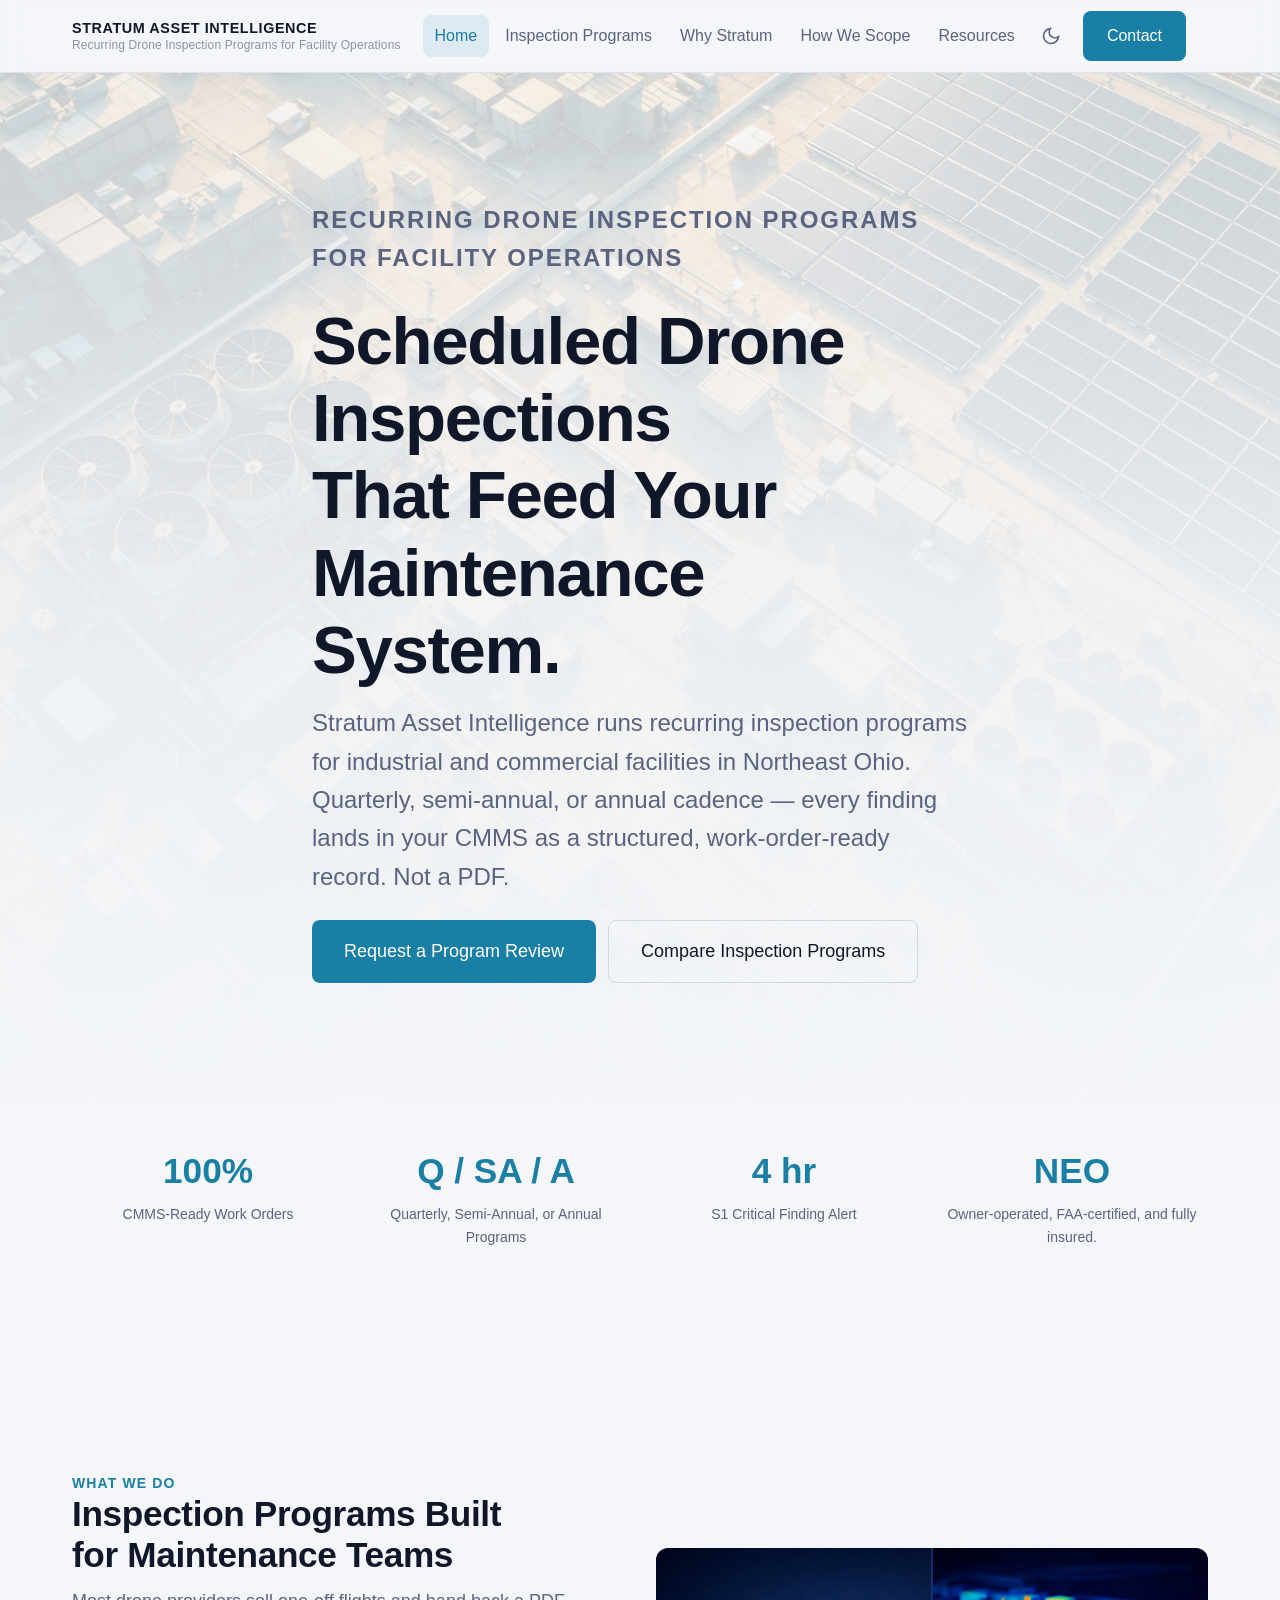
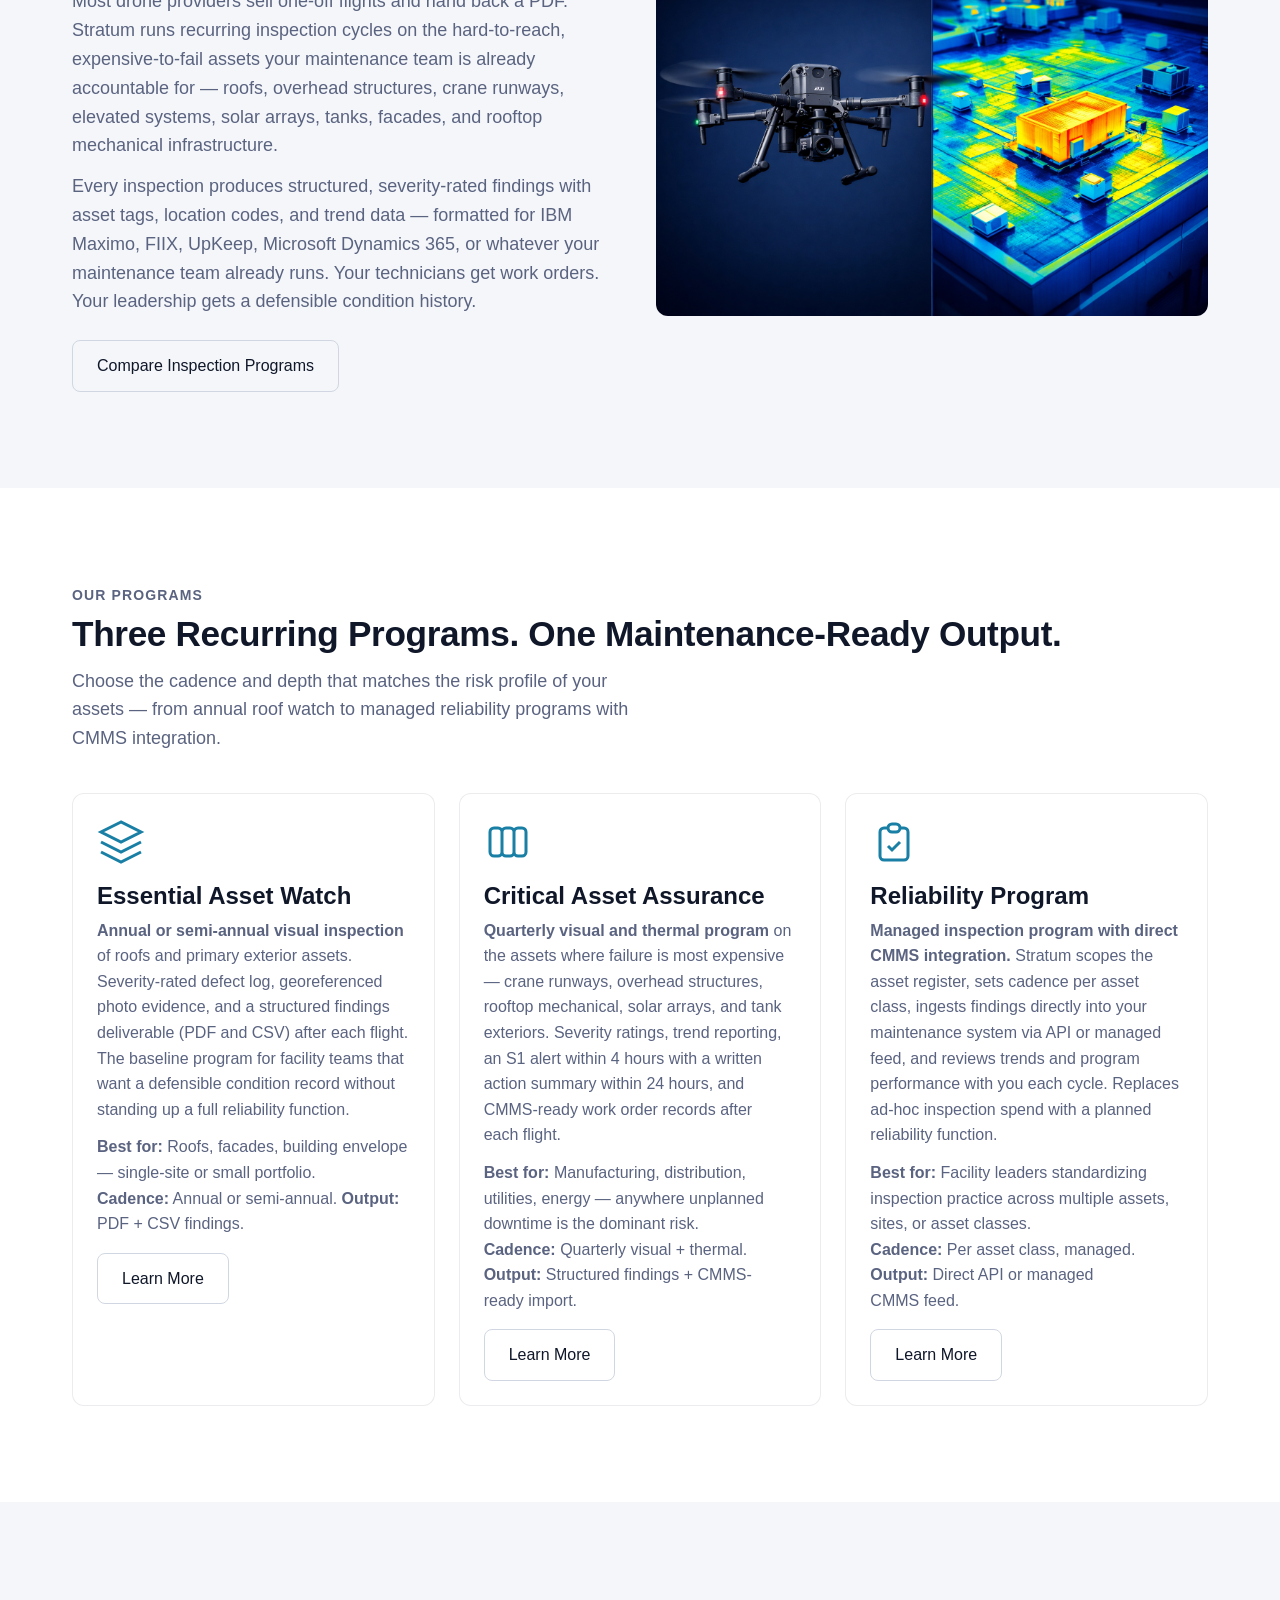
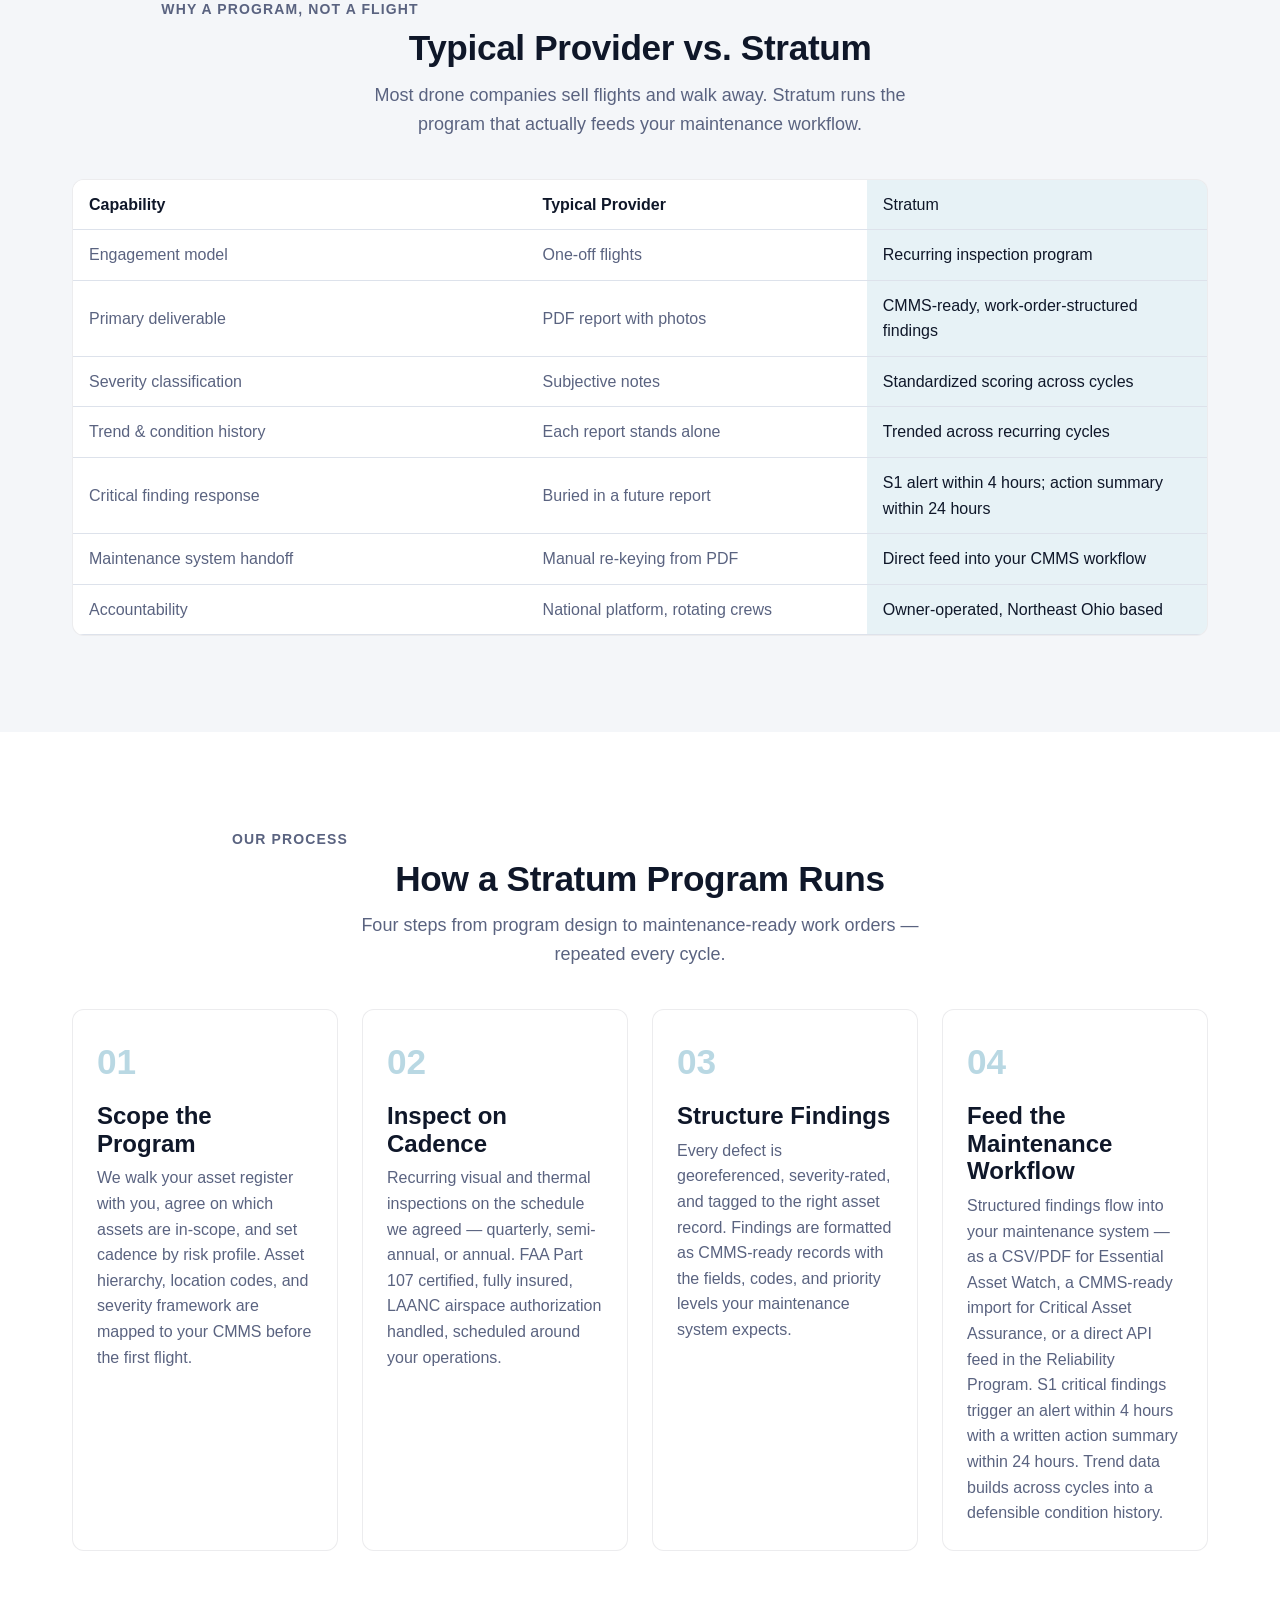
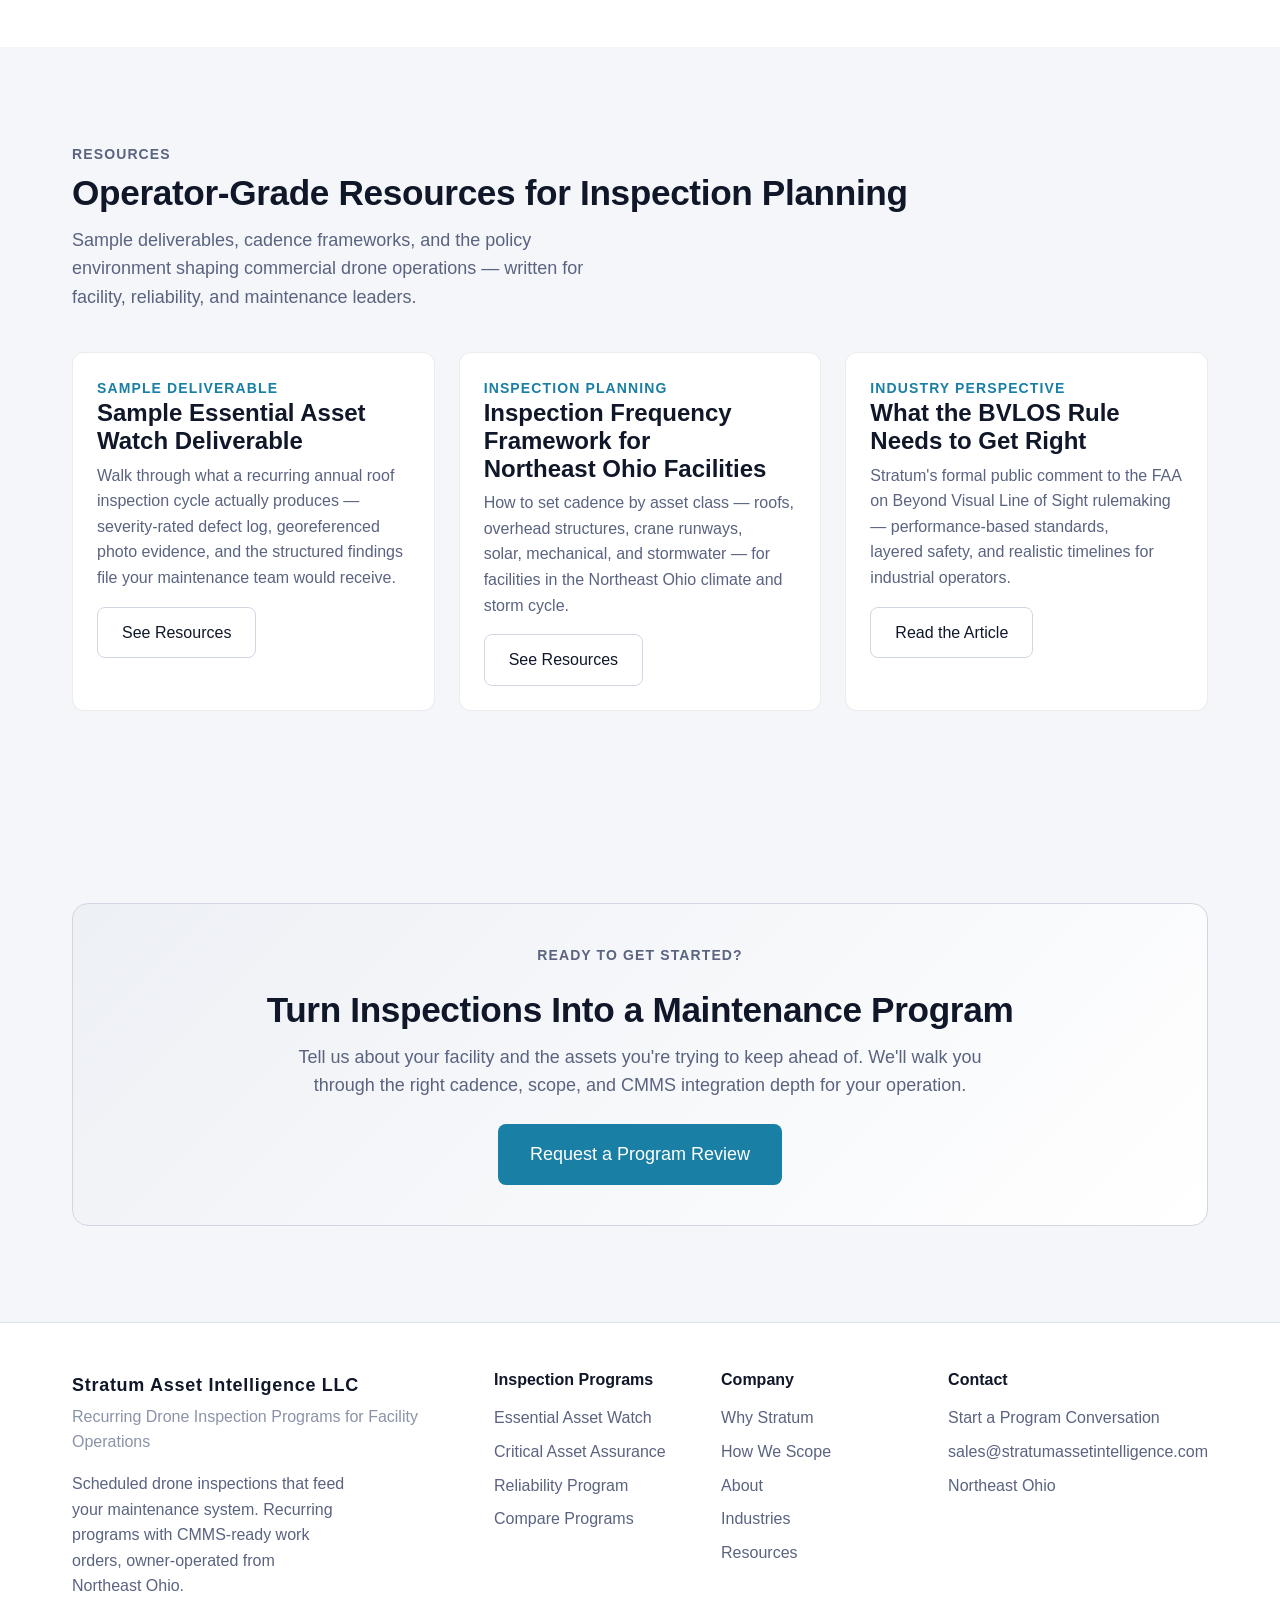
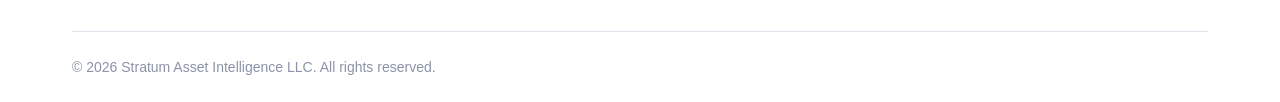
==== index.html @ 6ad8f9d4 "fix: update contact email to sales@ alias in footer" ====
<!DOCTYPE html>
<html lang="en">
<head>
<meta charset="UTF-8">
<meta name="viewport" content="width=device-width, initial-scale=1.0">
<title>Stratum Asset Intelligence — Recurring Drone Inspection Programs &amp; CMMS Integration</title>
<meta name="description" content="Stratum Asset Intelligence runs recurring drone inspection programs for industrial and commercial facilities in Northeast Ohio. Scheduled inspections that feed your CMMS — structured work orders, not PDFs.">
<meta property="og:title" content="Stratum Asset Intelligence — Recurring Drone Inspection Programs">
<meta property="og:description" content="Scheduled drone inspections that feed your maintenance system. Recurring programs with CMMS-ready work orders for facilities in Northeast Ohio.">
<meta property="og:type" content="website">

<link href="https://api.fontshare.com/v2/css?f[]=general-sans@400,500,600,700&f[]=satoshi@400,500,600,700&display=swap" rel="stylesheet">
<link rel="stylesheet" href="./base.css?v=2">
<link rel="stylesheet" href="./style.css?v=2">
</head>
<body>

<!-- Skip Link -->
<a href="#main" class="sr-only" style="position:fixed;top:0;left:0;z-index:100;padding:var(--space-3);background:var(--color-primary);color:#fff;">Skip to content</a>

<!-- Header -->
<header class="site-header">
  <div class="container header-inner">
    <a href="./index.html" class="header-brand">
      <span class="header-brand-name">Stratum Asset Intelligence</span>
      <span class="header-brand-tagline">Recurring Drone Inspection Programs for Facility Operations</span>
    </a>

    <nav class="nav-desktop" aria-label="Main navigation">
      <a href="./index.html" class="nav-link">Home</a>
      <a href="./services.html" class="nav-link">Inspection Programs</a>
      <a href="./why-stratum.html" class="nav-link">Why Stratum</a>
      <a href="./how-programs-are-scoped.html" class="nav-link">How We Scope</a>
      <a href="./resources.html" class="nav-link">Resources</a>
      <button class="theme-toggle" data-theme-toggle aria-label="Toggle theme"></button>
      <a href="./contact.html" class="btn btn-primary nav-cta">Contact</a>
    </nav>

    <div style="display:flex;align-items:center;gap:var(--space-2);">
      <button class="theme-toggle" data-theme-toggle aria-label="Toggle theme" style="display:none;"></button>
     <button class="mobile-menu-btn"
        aria-label="Open navigation"
        aria-expanded="false"
        data-state="closed">
  <span class="mobile-menu-icon" aria-hidden="true">
    <svg width="24" height="24" viewBox="0 0 24 24" fill="none"
         stroke="currentColor" stroke-width="2">
      <path d="M3 12h18M3 6h18M3 18h18"/>
    </svg>
  </span>
</button>


    </div>
</header>

<nav class="mobile-nav is-closed" aria-label="Mobile navigation">
  <a href="./index.html" class="nav-link">Home</a>
  <a href="./services.html" class="nav-link">Inspection Programs</a>
  <a href="./why-stratum.html" class="nav-link">Why Stratum</a>
  <a href="./how-programs-are-scoped.html" class="nav-link">How We Scope</a>
  <a href="./resources.html" class="nav-link">Resources</a>
  <a href="./contact.html" class="btn btn-primary">Contact</a>
</nav>

<main id="main">

  <!-- Hero -->
  <section class="hero">
    <div class="hero-bg">
      <img src="./assets/images/hero.png" alt="" loading="eager" width="1920" height="1080">
    </div>
    <div class="container hero-content">
      <p class="overline">Recurring Drone Inspection Programs for Facility Operations</p>
      <h1>Scheduled Drone Inspections That Feed Your Maintenance System.</h1>
      <p>Stratum Asset Intelligence runs recurring inspection programs for industrial and commercial facilities in Northeast Ohio. Quarterly, semi-annual, or annual cadence — every finding lands in your CMMS as a structured, work-order-ready record. Not a PDF.</p>
      <div class="hero-actions">
        <a href="./contact.html" class="btn btn-primary btn-lg">Request a Program Review</a>
        <a href="./services.html" class="btn btn-outline btn-lg">Compare Inspection Programs</a>
      </div>
    </div>
  </section>

  <!-- Stats -->
  <section class="section" style="padding-top:0;">
    <div class="container">
      <div class="stats-bar">
        <div class="stat-item fade-in">
          <div class="stat-value">100%</div>
          <div class="stat-label">CMMS-Ready Work Orders</div>
        </div>
        <div class="stat-item fade-in">
          <div class="stat-value">Q / SA / A</div>
          <div class="stat-label">Quarterly, Semi-Annual, or Annual Programs</div>
        </div>
        <div class="stat-item fade-in">
          <div class="stat-value">4 hr</div>
          <div class="stat-label">S1 Critical Finding Alert</div>
        </div>
        <div class="stat-item fade-in">
          <div class="stat-value">NEO</div>
          <div class="stat-label">Owner-operated, FAA-certified, and fully insured.</div>
        </div>
      </div>
    </div>
  </section>

  <!-- What We Do -->
  <section class="section">
    <div class="container">
      <div class="two-col">
        <div class="fade-in">
          <p class="overline">What We Do</p>
          <h2>Inspection Programs Built for Maintenance Teams</h2>
          <p style="color:var(--color-text-muted);margin-top:var(--space-3);">Most drone providers sell one-off flights and hand back a PDF. Stratum runs recurring inspection cycles on the hard-to-reach, expensive-to-fail assets your maintenance team is already accountable for — roofs, overhead structures, crane runways, elevated systems, solar arrays, tanks, facades, and rooftop mechanical infrastructure.</p>
          <p style="color:var(--color-text-muted);margin-top:var(--space-3);">Every inspection produces structured, severity-rated findings with asset tags, location codes, and trend data — formatted for IBM Maximo, FIIX, UpKeep, Microsoft Dynamics 365, or whatever your maintenance team already runs. Your technicians get work orders. Your leadership gets a defensible condition history.</p>
          <a href="./services.html" class="btn btn-outline mt-6">Compare Inspection Programs</a>
        </div>
        <div class="two-col-img fade-in">
          <img src="./assets/images/services.png" alt="Drone inspection with thermal imaging overlay" loading="lazy" width="1200" height="675">
        </div>
      </div>
    </div>
  </section>

  <!-- Programs Overview -->
  <section class="section" style="background:var(--color-surface);">
    <div class="container">
      <div class="section-header fade-in">
        <p class="overline">Our Programs</p>
        <h2>Three Recurring Programs. One Maintenance-Ready Output.</h2>
        <p>Choose the cadence and depth that matches the risk profile of your assets — from annual roof watch to managed reliability programs with CMMS integration.</p>
      </div>

      <div class="feature-grid feature-grid--3">
        <div class="card feature-card fade-in">
          <svg class="feature-icon" viewBox="0 0 24 24" fill="none" stroke="currentColor" stroke-width="1.5"><path d="M12 2L2 7l10 5 10-5-10-5zM2 17l10 5 10-5M2 12l10 5 10-5"/></svg>
          <h3>Essential Asset Watch</h3>
          <p><strong>Annual or semi-annual visual inspection</strong> of roofs and primary exterior assets. Severity-rated defect log, georeferenced photo evidence, and a structured findings deliverable (PDF and CSV) after each flight. The baseline program for facility teams that want a defensible condition record without standing up a full reliability function.</p>
          <p style="color:var(--color-text-muted);font-size:var(--text-sm);margin-top:var(--space-3);"><strong>Best for:</strong> Roofs, facades, building envelope &mdash; single-site or small portfolio.</p>
          <p style="color:var(--color-text-muted);font-size:var(--text-sm);"><strong>Cadence:</strong> Annual or semi-annual. <strong>Output:</strong> PDF + CSV findings.</p>
          <a href="./services.html#essential-asset-watch" class="btn btn-outline mt-4">Learn More</a>
        </div>

        <div class="card feature-card fade-in">
          <svg class="feature-icon" viewBox="0 0 24 24" fill="none" stroke="currentColor" stroke-width="1.5"><path d="M9 17V7m0 10a2 2 0 01-2 2H5a2 2 0 01-2-2V7a2 2 0 012-2h2a2 2 0 012 2m0 10a2 2 0 002 2h2a2 2 0 002-2M9 7a2 2 0 012-2h2a2 2 0 012 2m0 10V7m0 10a2 2 0 002 2h2a2 2 0 002-2V7a2 2 0 00-2-2h-2a2 2 0 00-2 2"/></svg>
          <h3>Critical Asset Assurance</h3>
          <p><strong>Quarterly visual and thermal program</strong> on the assets where failure is most expensive &mdash; crane runways, overhead structures, rooftop mechanical, solar arrays, and tank exteriors. Severity ratings, trend reporting, an S1 alert within 4 hours with a written action summary within 24 hours, and CMMS-ready work order records after each flight.</p>
          <p style="color:var(--color-text-muted);font-size:var(--text-sm);margin-top:var(--space-3);"><strong>Best for:</strong> Manufacturing, distribution, utilities, energy &mdash; anywhere unplanned downtime is the dominant risk.</p>
          <p style="color:var(--color-text-muted);font-size:var(--text-sm);"><strong>Cadence:</strong> Quarterly visual + thermal. <strong>Output:</strong> Structured findings + CMMS-ready import.</p>
          <a href="./services.html#critical-asset-assurance" class="btn btn-outline mt-4">Learn More</a>
        </div>

        <div class="card feature-card fade-in">
          <svg class="feature-icon" viewBox="0 0 24 24" fill="none" stroke="currentColor" stroke-width="1.5"><path d="M9 5H7a2 2 0 00-2 2v12a2 2 0 002 2h10a2 2 0 002-2V7a2 2 0 00-2-2h-2M9 5a2 2 0 002 2h2a2 2 0 002-2M9 5a2 2 0 012-2h2a2 2 0 012 2m-6 9l2 2 4-4"/></svg>
          <h3>Reliability Program</h3>
          <p><strong>Managed inspection program with direct CMMS integration.</strong> Stratum scopes the asset register, sets cadence per asset class, ingests findings directly into your maintenance system via API or managed feed, and reviews trends and program performance with you each cycle. Replaces ad-hoc inspection spend with a planned reliability function.</p>
          <p style="color:var(--color-text-muted);font-size:var(--text-sm);margin-top:var(--space-3);"><strong>Best for:</strong> Facility leaders standardizing inspection practice across multiple assets, sites, or asset classes.</p>
          <p style="color:var(--color-text-muted);font-size:var(--text-sm);"><strong>Cadence:</strong> Per asset class, managed. <strong>Output:</strong> Direct API or managed CMMS feed.</p>
          <a href="./services.html#reliability-program" class="btn btn-outline mt-4">Learn More</a>
        </div>
      </div>
    </div>
  </section>

  <!-- Differentiation -->
  <section class="section">
    <div class="container">
      <div class="section-header text-center fade-in" style="margin-inline:auto;">
        <p class="overline">Why a Program, Not a Flight</p>
        <h2>Typical Provider vs. Stratum</h2>
        <p style="margin-inline:auto;">Most drone companies sell flights and walk away. Stratum runs the program that actually feeds your maintenance workflow.</p>
      </div>

      <div class="comparison-table card fade-in" style="padding:0;overflow:hidden;">
        <table>
          <thead>
            <tr>
              <th style="width:40%;">Capability</th>
              <th style="width:30%;">Typical Provider</th>
              <th style="width:30%;" class="highlight-col">Stratum</th>
            </tr>
          </thead>
          <tbody>
            <tr>
              <td>Engagement model</td>
              <td>One-off flights</td>
              <td class="highlight-col">Recurring inspection program</td>
            </tr>
            <tr>
              <td>Primary deliverable</td>
              <td>PDF report with photos</td>
              <td class="highlight-col">CMMS-ready, work-order-structured findings</td>
            </tr>
            <tr>
              <td>Severity classification</td>
              <td>Subjective notes</td>
              <td class="highlight-col">Standardized scoring across cycles</td>
            </tr>
            <tr>
              <td>Trend &amp; condition history</td>
              <td>Each report stands alone</td>
              <td class="highlight-col">Trended across recurring cycles</td>
            </tr>
            <tr>
              <td>Critical finding response</td>
              <td>Buried in a future report</td>
              <td class="highlight-col">S1 alert within 4 hours; action summary within 24 hours</td>
            </tr>
            <tr>
              <td>Maintenance system handoff</td>
              <td>Manual re-keying from PDF</td>
              <td class="highlight-col">Direct feed into your CMMS workflow</td>
            </tr>
            <tr>
              <td>Accountability</td>
              <td>National platform, rotating crews</td>
              <td class="highlight-col">Owner-operated, Northeast Ohio based</td>
            </tr>
          </tbody>
        </table>
      </div>
    </div>
  </section>

  <!-- Process -->
  <section class="section" style="background:var(--color-surface);">
    <div class="container">
      <div class="section-header text-center fade-in" style="margin-inline:auto;">
        <p class="overline">Our Process</p>
        <h2>How a Stratum Program Runs</h2>
        <p style="margin-inline:auto;">Four steps from program design to maintenance-ready work orders — repeated every cycle.</p>
      </div>

      <div class="process-steps">
        <div class="process-step card fade-in">
          <div class="step-number">01</div>
          <h3>Scope the Program</h3>
          <p>We walk your asset register with you, agree on which assets are in-scope, and set cadence by risk profile. Asset hierarchy, location codes, and severity framework are mapped to your CMMS before the first flight.</p>
        </div>
        <div class="process-step card fade-in">
          <div class="step-number">02</div>
          <h3>Inspect on Cadence</h3>
          <p>Recurring visual and thermal inspections on the schedule we agreed — quarterly, semi-annual, or annual. FAA Part 107 certified, fully insured, LAANC airspace authorization handled, scheduled around your operations.</p>
        </div>
        <div class="process-step card fade-in">
          <div class="step-number">03</div>
          <h3>Structure Findings</h3>
          <p>Every defect is georeferenced, severity-rated, and tagged to the right asset record. Findings are formatted as CMMS-ready records with the fields, codes, and priority levels your maintenance system expects.</p>
        </div>
        <div class="process-step card fade-in">
          <div class="step-number">04</div>
          <h3>Feed the Maintenance Workflow</h3>
          <p>Structured findings flow into your maintenance system &mdash; as a CSV/PDF for Essential Asset Watch, a CMMS-ready import for Critical Asset Assurance, or a direct API feed in the Reliability Program. S1 critical findings trigger an alert within 4 hours with a written action summary within 24 hours. Trend data builds across cycles into a defensible condition history.</p>
        </div>
      </div>
    </div>
  </section>

  <!-- Resources Teaser -->
  <section class="section">
    <div class="container">
      <div class="section-header fade-in">
        <p class="overline">Resources</p>
        <h2>Operator-Grade Resources for Inspection Planning</h2>
        <p>Sample deliverables, cadence frameworks, and the policy environment shaping commercial drone operations &mdash; written for facility, reliability, and maintenance leaders.</p>
      </div>

      <div class="feature-grid feature-grid--3">
        <div class="card fade-in">
          <p class="overline">Sample Deliverable</p>
          <h3>Sample Essential Asset Watch Deliverable</h3>
          <p style="color:var(--color-text-muted);font-size:var(--text-sm);margin-top:var(--space-2);">Walk through what a recurring annual roof inspection cycle actually produces &mdash; severity-rated defect log, georeferenced photo evidence, and the structured findings file your maintenance team would receive.</p>
          <a href="./resources.html" class="btn btn-outline mt-4">See Resources</a>
        </div>
        <div class="card fade-in">
          <p class="overline">Inspection Planning</p>
          <h3>Inspection Frequency Framework for Northeast Ohio Facilities</h3>
          <p style="color:var(--color-text-muted);font-size:var(--text-sm);margin-top:var(--space-2);">How to set cadence by asset class &mdash; roofs, overhead structures, crane runways, solar, mechanical, and stormwater &mdash; for facilities in the Northeast Ohio climate and storm cycle.</p>
          <a href="./resources.html" class="btn btn-outline mt-4">See Resources</a>
        </div>
        <div class="card fade-in">
          <p class="overline">Industry Perspective</p>
          <h3>What the BVLOS Rule Needs to Get Right</h3>
          <p style="color:var(--color-text-muted);font-size:var(--text-sm);margin-top:var(--space-2);">Stratum's formal public comment to the FAA on Beyond Visual Line of Sight rulemaking &mdash; performance-based standards, layered safety, and realistic timelines for industrial operators.</p>
          <a href="./bvlos-industrial-drone-operations.html" class="btn btn-outline mt-4">Read the Article</a>
        </div>
      </div>
    </div>
  </section>

  <!-- CTA -->
  <section class="section">
    <div class="container">
      <div class="cta-banner fade-in">
        <p class="overline">Ready to Get Started?</p>
        <h2>Turn Inspections Into a Maintenance Program</h2>
        <p>Tell us about your facility and the assets you're trying to keep ahead of. We'll walk you through the right cadence, scope, and CMMS integration depth for your operation.</p>
        <a href="./contact.html" class="btn btn-primary btn-lg">Request a Program Review</a>
      </div>
    </div>
  </section>

</main>

<!-- Footer -->
<footer class="site-footer">
  <div class="container">
    <div class="footer-grid">
      <div class="footer-brand">
        <span class="footer-brand-name">Stratum Asset Intelligence LLC</span>
        <span class="footer-brand-tagline">Recurring Drone Inspection Programs for Facility Operations</span>
        <p>Scheduled drone inspections that feed your maintenance system. Recurring programs with CMMS-ready work orders, owner-operated from Northeast Ohio.</p>
      </div>

      <div class="footer-col">
        <h4>Inspection Programs</h4>
        <a href="./services.html#essential-asset-watch">Essential Asset Watch</a>
        <a href="./services.html#critical-asset-assurance">Critical Asset Assurance</a>
        <a href="./services.html#reliability-program">Reliability Program</a>
        <a href="./services.html">Compare Programs</a>
      </div>

      <div class="footer-col">
        <h4>Company</h4>
        <a href="./why-stratum.html">Why Stratum</a>
        <a href="./how-programs-are-scoped.html">How We Scope</a>
        <a href="./about.html">About</a>
        <a href="./industries.html">Industries</a>
        <a href="./resources.html">Resources</a>
      </div>

      <div class="footer-col">
        <h4>Contact</h4>
        <a href="./contact.html">Start a Program Conversation</a>
        <a href="mailto:sales@stratumassetintelligence.com">sales@stratumassetintelligence.com</a>
        <a href="tel:+12165120667">Northeast Ohio</a>
      </div>
    </div>

    <div class="footer-bottom">
      <span>&copy; 2026 Stratum Asset Intelligence LLC. All rights reserved.</span>
    </div>
  </div>
</footer>

<script src="./app.js?v=2" defer></script>
</body>
</html>
---- base.css ----
/* base.css — Reset & Foundations */
*, *::before, *::after { box-sizing: border-box; margin: 0; padding: 0; }

html {
  -moz-text-size-adjust: none;
  -webkit-text-size-adjust: none;
  text-size-adjust: none;
  -webkit-font-smoothing: antialiased;
  -moz-osx-font-smoothing: grayscale;
  text-rendering: optimizeLegibility;
  scroll-behavior: smooth;
  hanging-punctuation: first last;
  scroll-padding-top: var(--space-16);
}

body {
  min-height: 100dvh;
  line-height: 1.6;
  font-family: var(--font-body, sans-serif);
  font-size: var(--text-base);
  color: var(--color-text);
  background-color: var(--color-bg);
}

img, picture, video, canvas, svg { display: block; max-width: 100%; height: auto; }
ul[role="list"], ol[role="list"] { list-style: none; }
input, button, textarea, select { font: inherit; color: inherit; }

h1, h2, h3, h4, h5, h6 { text-wrap: balance; line-height: 1.15; }
p, li, figcaption { text-wrap: pretty; max-width: 72ch; }

::selection {
  background: oklch(from var(--color-primary) l c h / 0.25);
  color: var(--color-text);
}

:focus-visible {
  outline: 2px solid var(--color-primary);
  outline-offset: 3px;
  border-radius: var(--radius-sm);
}

@media (prefers-reduced-motion: reduce) {
  *, *::before, *::after {
    animation-duration: 0.01ms !important;
    animation-iteration-count: 1 !important;
    transition-duration: 0.01ms !important;
    scroll-behavior: auto !important;
  }
}

button { cursor: pointer; background: none; border: none; }
table { border-collapse: collapse; width: 100%; }

a, button, [role="button"], [role="link"], input, textarea, select {
  transition: color var(--transition-interactive),
              background var(--transition-interactive),
              border-color var(--transition-interactive),
              box-shadow var(--transition-interactive);
}

.sr-only {
  position: absolute; width: 1px; height: 1px; padding: 0; margin: -1px;
  overflow: hidden; clip: rect(0, 0, 0, 0); white-space: nowrap; border-width: 0;
}
---- style.css ----
/* ========================================
   STRATUM ASSET INTELLIGENCE — Design System
   ======================================== */

/* --- Type Scale (Fluid) --- */
:root {
  --text-xs:   clamp(0.75rem,  0.7rem  + 0.25vw, 0.875rem);
  --text-sm:   clamp(0.875rem, 0.8rem  + 0.35vw, 1rem);
  --text-base: clamp(1rem,     0.95rem + 0.25vw, 1.125rem);
  --text-lg:   clamp(1.125rem, 1rem    + 0.75vw, 1.5rem);
  --text-xl:   clamp(1.5rem,   1.2rem  + 1.25vw, 2.25rem);
  --text-2xl:  clamp(2rem,     1.2rem  + 2.5vw,  3.5rem);
  --text-3xl:  clamp(2.5rem,   1rem    + 4vw,    5rem);

  /* --- Spacing (4px base) --- */
  --space-1:  0.25rem;
  --space-2:  0.5rem;
  --space-3:  0.75rem;
  --space-4:  1rem;
  --space-5:  1.25rem;
  --space-6:  1.5rem;
  --space-8:  2rem;
  --space-10: 2.5rem;
  --space-12: 3rem;
  --space-16: 4rem;
  --space-20: 5rem;
  --space-24: 6rem;
  --space-32: 8rem;

  /* --- Fonts --- */
  --font-display: 'General Sans', 'Helvetica Neue', sans-serif;
  --font-body: 'Satoshi', 'Inter', sans-serif;

  /* --- Radius --- */
  --radius-sm: 0.375rem;
  --radius-md: 0.5rem;
  --radius-lg: 0.75rem;
  --radius-xl: 1rem;
  --radius-full: 9999px;

  /* --- Transitions --- */
  --transition-interactive: 180ms cubic-bezier(0.16, 1, 0.3, 1);
  --ease-out: cubic-bezier(0.16, 1, 0.3, 1);

  /* --- Content Widths --- */
  --content-narrow: 640px;
  --content-default: 960px;
  --content-wide: 1200px;
  --content-full: 100%;
}

/* --- Stratum Brand Palette (Dark-First) --- */
:root, [data-theme="dark"] {
  /* Surfaces — Deep navy from brand */
  --color-bg:             #0f1729;
  --color-surface:        #151e35;
  --color-surface-2:      #1a2540;
  --color-surface-offset: #1e2a48;
  --color-border:         #2a3756;
  --color-divider:        #232f4d;

  /* Text */
  --color-text:           #e8eaf0;
  --color-text-muted:     #8b93a8;
  --color-text-faint:     #5a6380;
  --color-text-inverse:   #0f1729;

  /* Primary Accent — Stratum Cyan/Teal from logo */
  --color-primary:        #3bb5e0;
  --color-primary-hover:  #2d9cc4;
  --color-primary-active: #1f80a5;
  --color-primary-light:  rgba(59, 181, 224, 0.12);

  /* Secondary — White accent for layered CTAs */
  --color-secondary:      #ffffff;
  --color-secondary-hover:#e8eaf0;

  /* Success / Warning / Error */
  --color-success:        #6daa45;
  --color-warning:        #e8a534;
  --color-error:          #d16370;

  /* Shadows */
  --shadow-sm: 0 1px 2px oklch(0 0 0 / 0.2);
  --shadow-md: 0 4px 12px oklch(0 0 0 / 0.3);
  --shadow-lg: 0 12px 32px oklch(0 0 0 / 0.4);
}

[data-theme="light"] {
  --color-bg:             #f4f6f9;
  --color-surface:        #ffffff;
  --color-surface-2:      #f8f9fb;
  --color-surface-offset: #edf0f5;
  --color-border:         #d1d7e2;
  --color-divider:        #dde2eb;

  --color-text:           #0f1729;
  --color-text-muted:     #5a6380;
  --color-text-faint:     #8b93a8;
  --color-text-inverse:   #f4f6f9;

  --color-primary:        #1a7fa5;
  --color-primary-hover:  #156a8c;
  --color-primary-active: #0f5573;
  --color-primary-light:  rgba(26, 127, 165, 0.1);

  --color-secondary:      #0f1729;
  --color-secondary-hover:#232f4d;

  --color-success:        #437a22;
  --color-warning:        #b07a00;
  --color-error:          #a13544;

  --shadow-sm: 0 1px 2px oklch(0.2 0.01 80 / 0.06);
  --shadow-md: 0 4px 12px oklch(0.2 0.01 80 / 0.08);
  --shadow-lg: 0 12px 32px oklch(0.2 0.01 80 / 0.12);
}

/* --- System pref dark fallback --- */
@media (prefers-color-scheme: light) {
  :root:not([data-theme]) {
    --color-bg:             #f4f6f9;
    --color-surface:        #ffffff;
    --color-surface-2:      #f8f9fb;
    --color-surface-offset: #edf0f5;
    --color-border:         #d1d7e2;
    --color-divider:        #dde2eb;
    --color-text:           #0f1729;
    --color-text-muted:     #5a6380;
    --color-text-faint:     #8b93a8;
    --color-text-inverse:   #f4f6f9;
    --color-primary:        #1a7fa5;
    --color-primary-hover:  #156a8c;
    --color-primary-active: #0f5573;
    --color-primary-light:  rgba(26, 127, 165, 0.1);
    --color-secondary:      #0f1729;
    --color-secondary-hover:#232f4d;
    --color-success:        #437a22;
    --color-warning:        #b07a00;
    --color-error:          #a13544;
    --shadow-sm: 0 1px 2px oklch(0.2 0.01 80 / 0.06);
    --shadow-md: 0 4px 12px oklch(0.2 0.01 80 / 0.08);
    --shadow-lg: 0 12px 32px oklch(0.2 0.01 80 / 0.12);
  }
}

/* ========================================
   GLOBAL COMPONENTS
   ======================================== */

/* --- Container --- */
.container {
  max-width: var(--content-wide);
  margin-inline: auto;
  padding-inline: var(--space-4);
}

@media (min-width: 768px) {
  .container { padding-inline: var(--space-8); }
}

/* --- Section Spacing --- */
.section {
  padding-block: clamp(var(--space-12), 8vw, var(--space-24));
}

/* --- Typography --- */
.font-display { font-family: var(--font-display); }

h1 { font-family: var(--font-display); font-size: var(--text-2xl); font-weight: 600; letter-spacing: -0.02em; }
h2 { font-family: var(--font-display); font-size: var(--text-xl); font-weight: 600; letter-spacing: -0.01em; }
h3 { font-size: var(--text-lg); font-weight: 600; }
h4 { font-size: var(--text-base); font-weight: 600; }

.overline {
  font-size: var(--text-xs);
  font-weight: 600;
  letter-spacing: 0.08em;
  text-transform: uppercase;
  color: var(--color-primary);
}

/* --- Buttons --- */
.btn {
  display: inline-flex;
  align-items: center;
  gap: var(--space-2);
  padding: var(--space-3) var(--space-6);
  font-size: var(--text-sm);
  font-weight: 500;
  border-radius: var(--radius-md);
  text-decoration: none;
  cursor: pointer;
  transition: background var(--transition-interactive),
              color var(--transition-interactive),
              transform var(--transition-interactive),
              box-shadow var(--transition-interactive);
}

.btn:hover { transform: translateY(-1px); }
.btn:active { transform: translateY(0); }

.btn-primary {
  background: var(--color-primary);
  color: #ffffff;
}
.btn-primary:hover {
  background: var(--color-primary-hover);
  box-shadow: var(--shadow-md);
}

.btn-outline {
  background: transparent;
  color: var(--color-text);
  border: 1px solid var(--color-border);
}
.btn-outline:hover {
  border-color: var(--color-primary);
  color: var(--color-primary);
  background: var(--color-primary-light);
}

.btn-lg {
  padding: var(--space-4) var(--space-8);
  font-size: var(--text-base);
}

/* --- Cards --- */
.card {
  background: var(--color-surface);
  border: 1px solid oklch(from var(--color-text) l c h / 0.08);
  border-radius: var(--radius-lg);
  padding: var(--space-6);
  transition: box-shadow var(--transition-interactive),
              transform var(--transition-interactive),
              border-color var(--transition-interactive);
}

.card:hover {
  box-shadow: var(--shadow-md);
  border-color: oklch(from var(--color-primary) l c h / 0.25);
}

/* --- Header / Navigation --- */
.site-header {
  position: sticky;
  top: 0;
  z-index: 50;
  background: oklch(from var(--color-bg) l c h / 0.92);
  backdrop-filter: blur(16px);
  -webkit-backdrop-filter: blur(16px);
  border-bottom: 1px solid var(--color-divider);
  transition: transform 0.3s var(--ease-out), box-shadow 0.3s var(--ease-out);
}

.site-header--scrolled { box-shadow: var(--shadow-sm); }

.header-inner {
  display: flex;
  align-items: center;
  justify-content: space-between;
  height: 72px;
}

/* --- Header Brand Text Lockup --- */
.header-brand {
  display: flex;
  flex-direction: column;
  justify-content: center;
  text-decoration: none;
  color: inherit;
  line-height: 1.3;
  flex-shrink: 0;
}

.header-brand-name {
  font-family: var(--font-display);
  font-weight: 700;
  font-size: 0.8rem;
  letter-spacing: 0.04em;
  text-transform: uppercase;
  color: var(--color-text);
}

.header-brand-tagline {
  font-size: 0.7rem;
  color: var(--color-text-faint);
  letter-spacing: 0.01em;
}

@media (min-width: 768px) {
  .header-brand-name {
    font-size: 0.9rem;
  }
  .header-brand-tagline {
    font-size: 0.75rem;
  }
}

.nav-desktop {
  display: none;
  align-items: center;
  gap: var(--space-1);
}

/* Force desktop nav off on small screens */
@media (max-width: 899.98px) {
  .nav-desktop {
    display: none !important;
  }
}

@media (min-width: 900px) {
  .nav-desktop { display: flex; }
}

.nav-link {
  font-size: var(--text-sm);
  font-weight: 500;
  color: var(--color-text-muted);
  text-decoration: none;
  padding: var(--space-2) var(--space-3);
  border-radius: var(--radius-md);
  transition: color var(--transition-interactive), background var(--transition-interactive);
}

.nav-link:hover, .nav-link.active {
  color: var(--color-text);
  background: var(--color-primary-light);
}

.nav-link.active {
  color: var(--color-primary);
}

.nav-cta {
  margin-left: var(--space-2);
}

/* Mobile nav button */
.mobile-menu-btn {
  display: flex;
  align-items: center;
  justify-content: center;
  width: 44px;
  height: 44px;
  color: var(--color-text);
}

@media (min-width: 900px) {
  .mobile-menu-btn { display: none; }
}

/* Mobile nav panel */
.mobile-nav {
  display: none;
}

/* Closed state (default) */
.mobile-nav.is-closed {
  display: none;
}

/* Open state – full-screen overlay */
.mobile-nav.is-open {
  display: flex;
  flex-direction: column;
  position: fixed;
  top: 0;             /* start at very top of viewport */
  left: 0;
  right: 0;
  bottom: 0;          /* extend to bottom of viewport */
  background: var(--color-bg);
  padding: var(--space-6) var(--space-4);
  gap: var(--space-2);
  overflow-y: auto;
  -webkit-overflow-scrolling: touch;
  z-index: 9999;
}

/* Keep the existing link styles, but ensure full width */
.mobile-nav .nav-link {
  font-size: var(--text-base);
  padding: var(--space-3) var(--space-4);
  display: block;
  width: 100%;
  text-align: left;
}

.mobile-nav .btn {
  margin-top: var(--space-4);
  text-align: center;
  justify-content: center;
}

/* --- Theme Toggle --- */
.theme-toggle {
  display: flex;
  align-items: center;
  justify-content: center;
  width: 40px;
  height: 40px;
  color: var(--color-text-muted);
  border-radius: var(--radius-md);
  transition: color var(--transition-interactive), background var(--transition-interactive);
}

.theme-toggle:hover {
  color: var(--color-text);
  background: var(--color-primary-light);
}

/* --- Footer --- */
.site-footer {
  background: var(--color-surface);
  border-top: 1px solid var(--color-divider);
  padding-block: var(--space-12) var(--space-6);
}

.footer-grid {
  display: grid;
  grid-template-columns: 1fr;
  gap: var(--space-8);
  margin-bottom: var(--space-8);
}

@media (min-width: 640px) {
  .footer-grid { grid-template-columns: 2fr 1fr 1fr; }
}

@media (min-width: 900px) {
  .footer-grid { grid-template-columns: 2fr 1fr 1fr 1fr; }
}

.footer-brand {
  display: flex;
  flex-direction: column;
  gap: var(--space-1);
}

.footer-brand-name {
  font-family: var(--font-display);
  font-size: var(--text-base);
  font-weight: 600;
  letter-spacing: 0.04em;
  color: var(--color-text);
}

.footer-brand-tagline {
  font-size: var(--text-sm);
  color: var(--color-text-faint);
}

.footer-brand p {
  color: var(--color-text-muted);
  font-size: var(--text-sm);
  margin-top: var(--space-3);
  max-width: 32ch;
}

.footer-col h4 {
  font-size: var(--text-sm);
  font-weight: 600;
  margin-bottom: var(--space-3);
  color: var(--color-text);
}

.footer-col a {
  display: block;
  font-size: var(--text-sm);
  color: var(--color-text-muted);
  text-decoration: none;
  padding-block: var(--space-1);
  transition: color var(--transition-interactive);
}

.footer-col a:hover {
  color: var(--color-primary);
}

.footer-bottom {
  border-top: 1px solid var(--color-divider);
  padding-top: var(--space-6);
  display: flex;
  flex-wrap: wrap;
  justify-content: space-between;
  align-items: center;
  gap: var(--space-4);
  font-size: var(--text-xs);
  color: var(--color-text-faint);
}

.footer-bottom a {
  color: var(--color-text-faint);
  text-decoration: none;
  transition: color var(--transition-interactive);
}
.footer-bottom a:hover { color: var(--color-primary); }

/* ========================================
   PAGE-SPECIFIC STYLES
   ======================================== */

/* --- Hero Section --- */
.hero {
  position: relative;
  padding-block: clamp(var(--space-16), 12vw, var(--space-32));
 /* overflow: hidden;  <-- remove this line */
}

.hero-bg {
  position: absolute;
  inset: 0;
  z-index: 0;
}

.hero-bg img {
  width: 100%;
  height: 100%;
  object-fit: cover;
  opacity: 0.3;
}

.hero-bg::after {
  content: '';
  position: absolute;
  inset: 0;
  background: linear-gradient(
    180deg,
    oklch(from var(--color-bg) l c h / 0.4) 0%,
    oklch(from var(--color-bg) l c h / 0.85) 50%,
    var(--color-bg) 100%
  );
}

.hero-content {
  position: relative;
  z-index: 1;
  max-width: 720px;
}

.hero h1 {
  font-size: var(--text-3xl);
  margin-bottom: var(--space-4);
}

.hero p {
  font-size: var(--text-lg);
  color: var(--color-text-muted);
  margin-bottom: var(--space-6);
  max-width: 56ch;
}

.hero-actions {
  display: flex;
  flex-wrap: wrap;
  gap: var(--space-3);
}

/* --- Stats Bar --- */
.stats-bar {
  display: grid;
  grid-template-columns: repeat(2, 1fr);
  gap: var(--space-4);
  padding-block: var(--space-8);
}

@media (min-width: 768px) {
  .stats-bar { grid-template-columns: repeat(4, 1fr); }
}

.stat-item {
  text-align: center;
}

.stat-value {
  font-family: var(--font-display);
  font-size: var(--text-xl);
  font-weight: 700;
  color: var(--color-primary);
}

.stat-label {
  font-size: var(--text-xs);
  color: var(--color-text-muted);
  margin-top: var(--space-1);
}

/* --- Feature / Service Grid --- */
.feature-grid {
  display: grid;
  grid-template-columns: 1fr;
  gap: var(--space-6);
}

@media (min-width: 640px) {
  .feature-grid { grid-template-columns: repeat(2, 1fr); }
}

@media (min-width: 1024px) {
  .feature-grid--3 { grid-template-columns: repeat(3, 1fr); }
}

.feature-card .feature-icon {
  width: 48px;
  height: 48px;
  color: var(--color-primary);
  margin-bottom: var(--space-4);
}

.feature-card h3 {
  margin-bottom: var(--space-2);
}

.feature-card p {
  color: var(--color-text-muted);
  font-size: var(--text-sm);
}

/* --- Section Header --- */
.section-header {
  margin-bottom: var(--space-10);
}

.section-header .overline {
  margin-bottom: var(--space-2);
}

.section-header h2 {
  margin-bottom: var(--space-3);
}

.section-header p {
  color: var(--color-text-muted);
  max-width: 56ch;
}

/* --- Two Col Layout --- */
.two-col {
  display: grid;
  grid-template-columns: 1fr;
  gap: var(--space-8);
  align-items: center;
}

@media (min-width: 768px) {
  .two-col { grid-template-columns: 1fr 1fr; }
}

.two-col-img {
  border-radius: var(--radius-lg);
  overflow: hidden;
}

.two-col-img img {
  width: 100%;
  height: 100%;
  object-fit: cover;
}

/* --- CTA Banner --- */
.cta-banner {
  background: linear-gradient(135deg, var(--color-surface-offset) 0%, var(--color-surface) 100%);
  border: 1px solid var(--color-border);
  border-radius: var(--radius-xl);
  padding: var(--space-10) var(--space-8);
  text-align: center;
}

.cta-banner h2 { margin-bottom: var(--space-3); }
.cta-banner p {
  color: var(--color-text-muted);
  margin-bottom: var(--space-6);
  margin-inline: auto;
}

/* --- Process Steps --- */
.process-steps {
  display: grid;
  grid-template-columns: 1fr;
  gap: var(--space-6);
  counter-reset: step;
}

@media (min-width: 768px) {
  .process-steps { grid-template-columns: repeat(2, 1fr); }
}

@media (min-width: 1024px) {
  .process-steps { grid-template-columns: repeat(4, 1fr); }
}

.process-step {
  counter-increment: step;
  position: relative;
}

.step-number {
  font-family: var(--font-display);
  font-size: var(--text-xl);
  font-weight: 700;
  color: var(--color-primary);
  opacity: 0.3;
  margin-bottom: var(--space-3);
}

.process-step h3 { margin-bottom: var(--space-2); }
.process-step p { color: var(--color-text-muted); font-size: var(--text-sm); }

/* --- Industry Cards --- */
.industry-card {
  display: flex;
  flex-direction: column;
  gap: var(--space-3);
}

.industry-card .industry-icon {
  width: 40px;
  height: 40px;
  color: var(--color-primary);
}

.industry-card h3 { font-size: var(--text-base); }

.industry-card ul {
  list-style: none;
  padding: 0;
}

.industry-card ul li {
  font-size: var(--text-sm);
  color: var(--color-text-muted);
  padding-block: var(--space-1);
  padding-left: var(--space-4);
  position: relative;
}

.industry-card ul li::before {
  content: '';
  position: absolute;
  left: 0;
  top: 50%;
  transform: translateY(-50%);
  width: 6px;
  height: 6px;
  border-radius: var(--radius-full);
  background: var(--color-primary);
  opacity: 0.5;
}

/* --- Contact Form --- */
.contact-grid {
  display: grid;
  grid-template-columns: minmax(0, 1fr);
  gap: var(--space-8);
}

@media (min-width: 768px) {
  .contact-grid { grid-template-columns: minmax(0, 1fr) minmax(0, 1fr); }
}

.form-group {
  display: flex;
  flex-direction: column;
  gap: var(--space-1);
}

.form-group label {
  font-size: var(--text-sm);
  font-weight: 500;
  color: var(--color-text);
}

.form-group input,
.form-group textarea,
.form-group select {
  background: var(--color-surface);
  border: 1px solid var(--color-border);
  border-radius: var(--radius-md);
  padding: var(--space-3) var(--space-4);
  font-size: var(--text-base);
  color: var(--color-text);
  width: 100%;
  min-width: 0;
  max-width: 100%;
  transition: border-color var(--transition-interactive),
              box-shadow var(--transition-interactive);
}

#contact-form { min-width: 0; }
.form-row {
  display: grid;
  grid-template-columns: minmax(0, 1fr) minmax(0, 1fr);
  gap: var(--space-4);
}
@media (max-width: 600px) {
  .form-row { grid-template-columns: minmax(0, 1fr); }
}

.form-group input:focus,
.form-group textarea:focus,
.form-group select:focus {
  outline: none;
  border-color: var(--color-primary);
  box-shadow: 0 0 0 3px var(--color-primary-light);
}

.form-group textarea {
  resize: vertical;
  min-height: 120px;
}

.contact-info-card {
  background: var(--color-surface);
  border: 1px solid oklch(from var(--color-text) l c h / 0.08);
  border-radius: var(--radius-lg);
  padding: var(--space-6);
}

.contact-info-item {
  display: flex;
  gap: var(--space-3);
  padding-block: var(--space-3);
}

.contact-info-item + .contact-info-item {
  border-top: 1px solid var(--color-divider);
}

.contact-info-item svg {
  width: 20px;
  height: 20px;
  color: var(--color-primary);
  flex-shrink: 0;
  margin-top: 2px;
}

.contact-info-item h4 {
  font-size: var(--text-sm);
  margin-bottom: var(--space-1);
}

.contact-info-item p,
.contact-info-item a {
  font-size: var(--text-sm);
  color: var(--color-text-muted);
  text-decoration: none;
}

.contact-info-item a:hover { color: var(--color-primary); }

/* --- Page Header (interior pages) --- */
.page-header {
  padding-block: clamp(var(--space-10), 8vw, var(--space-20));
  background: var(--color-surface);
  border-bottom: 1px solid var(--color-divider);
}

.page-header .overline { margin-bottom: var(--space-2); }
.page-header h1 { margin-bottom: var(--space-3); }
.page-header p {
  color: var(--color-text-muted);
  max-width: 56ch;
}
/* --- Long-form Guide Content --- */
.guide-content {
  max-width: 72ch;
  margin: 0 auto;
  font-size: var(--text-base);
  line-height: 1.7;
}

.guide-content > section + section {
  margin-top: var(--space-12);
}

.guide-content h2 {
  font-family: var(--font-display);
  font-size: var(--text-xl);
  font-weight: 600;
  letter-spacing: -0.01em;
  margin-bottom: var(--space-3);
}

.guide-content h3 {
  font-size: var(--text-lg);
  font-weight: 600;
  margin-top: var(--space-4);
  margin-bottom: var(--space-2);
}

.guide-content p {
  margin-bottom: var(--space-3);
  color: var(--color-text);
}

.guide-content p + p {
  margin-top: var(--space-1);
}

.guide-content ul,
.guide-content ol {
  margin: var(--space-2) 0 var(--space-4);
  padding-left: var(--space-5);
}

.guide-content li {
  margin-bottom: var(--space-1);
  font-size: var(--text-sm);
  color: var(--color-text-muted);
}

.guide-content strong {
  font-weight: 600;
  color: var(--color-text);
}

.guide-content a:not(.btn) {
  color: var(--color-primary);
  text-decoration: underline;
  text-decoration-thickness: 1px;
  text-underline-offset: 2px;
}

.guide-content a:not(.btn):hover {
  color: var(--color-primary-hover);
}

/* Mobile spacing tighten-up */
@media (max-width: 640px) {
  .guide-content > section + section {
    margin-top: var(--space-10);
  }
}

/* --- Resource Shell --- */
.resource-grid {
  display: grid;
  grid-template-columns: 1fr;
  gap: var(--space-6);
}

@media (min-width: 640px) {
  .resource-grid { grid-template-columns: repeat(2, 1fr); }
}

@media (min-width: 1024px) {
  .resource-grid { grid-template-columns: repeat(3, 1fr); }
}

.resource-card {
  display: flex;
  flex-direction: column;
}

.resource-card .resource-tag {
  font-size: var(--text-xs);
  font-weight: 600;
  color: var(--color-primary);
  margin-bottom: var(--space-2);
}

.resource-card h3 {
  font-size: var(--text-base);
  margin-bottom: var(--space-2);
}

.resource-card p {
  font-size: var(--text-sm);
  color: var(--color-text-muted);
  flex: 1;
}

.resource-card .resource-link {
  font-size: var(--text-sm);
  font-weight: 500;
  color: var(--color-primary);
  text-decoration: none;
  margin-top: var(--space-3);
  display: inline-flex;
  align-items: center;
  gap: var(--space-1);
}

.resource-card .resource-link:hover {
  text-decoration: underline;
}

/* --- Why Stratum Differentiators --- */
.diff-grid {
  display: grid;
  grid-template-columns: 1fr;
  gap: var(--space-6);
}

@media (min-width: 768px) {
  .diff-grid { grid-template-columns: repeat(2, 1fr); }
}

.diff-card {
  display: flex;
  gap: var(--space-4);
}

.diff-number {
  font-family: var(--font-display);
  font-size: var(--text-xl);
  font-weight: 700;
  color: var(--color-primary);
  opacity: 0.25;
  flex-shrink: 0;
  line-height: 1;
}

.diff-card h3 {
  font-size: var(--text-base);
  margin-bottom: var(--space-2);
}

.diff-card p {
  font-size: var(--text-sm);
  color: var(--color-text-muted);
}

/* --- Scroll Reveal (IntersectionObserver-based) --- */
.fade-in {
  opacity: 0;
  transform: translateY(16px);
  transition: opacity 0.6s cubic-bezier(0.16, 1, 0.3, 1),
              transform 0.6s cubic-bezier(0.16, 1, 0.3, 1);
}

.fade-in.visible {
  opacity: 1;
  transform: translateY(0);
}

@media (prefers-reduced-motion: reduce) {
  .fade-in {
    opacity: 1;
    transform: none;
    transition: none;
  }
}

/* --- Comparison Table --- */
.comparison-table {
  overflow-x: auto;
}

.comparison-table table {
  min-width: 600px;
  font-size: var(--text-sm);
}

.comparison-table th,
.comparison-table td {
  padding: var(--space-3) var(--space-4);
  text-align: left;
  border-bottom: 1px solid var(--color-divider);
}

.comparison-table th {
  font-weight: 600;
  color: var(--color-text);
  background: var(--color-surface);
}

.comparison-table td {
  color: var(--color-text-muted);
}

.comparison-table .highlight-col {
  background: var(--color-primary-light);
  color: var(--color-text);
  font-weight: 500;
}

/* --- Misc Utilities --- */
.text-center { text-align: center; }
.text-primary { color: var(--color-primary); }
.mt-2 { margin-top: var(--space-2); }
.mt-4 { margin-top: var(--space-4); }
.mt-6 { margin-top: var(--space-6); }
.mb-4 { margin-bottom: var(--space-4); }
.mb-6 { margin-bottom: var(--space-6); }

.hero {
  position: relative;
  z-index: 1;
}

/* --- MOBILE NAV: sits outside <header> so position:fixed works correctly --- */
.mobile-nav.is-open {
  padding-top: 80px;  /* room for 72px sticky header */
}
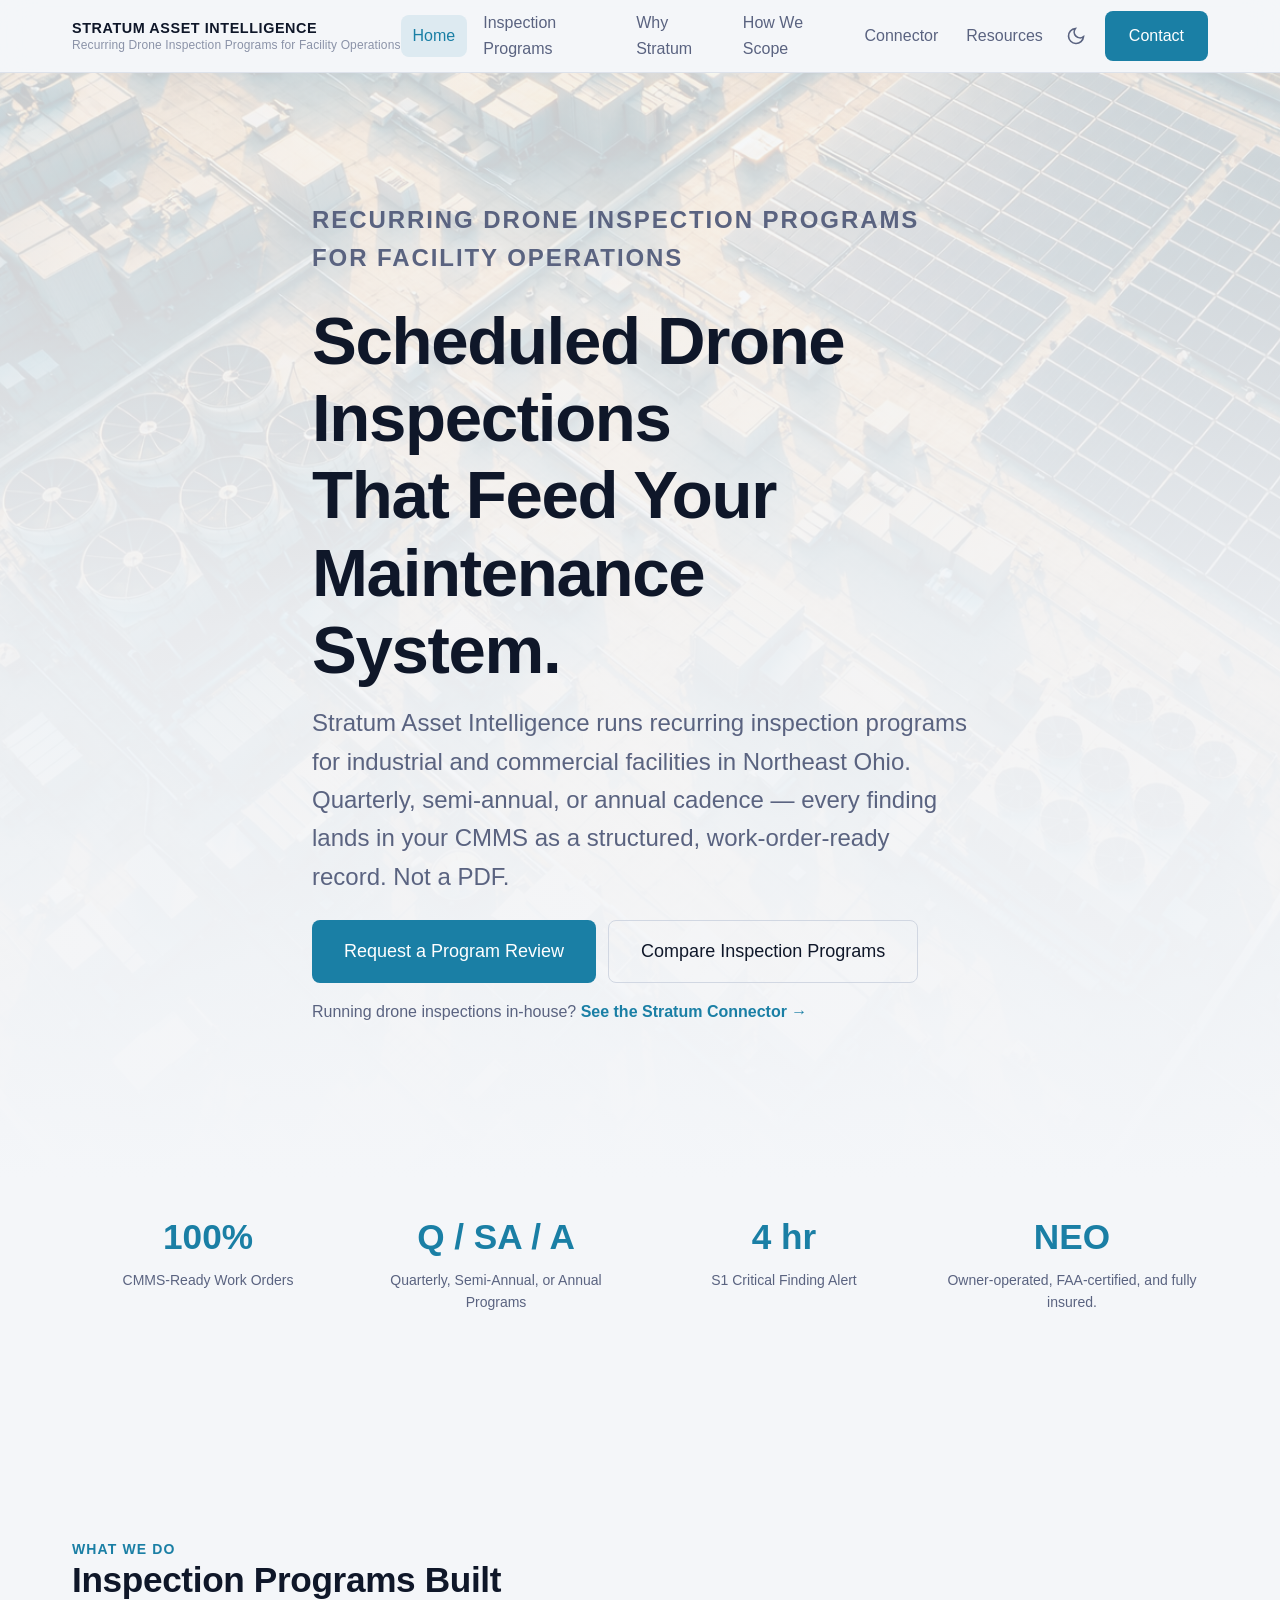
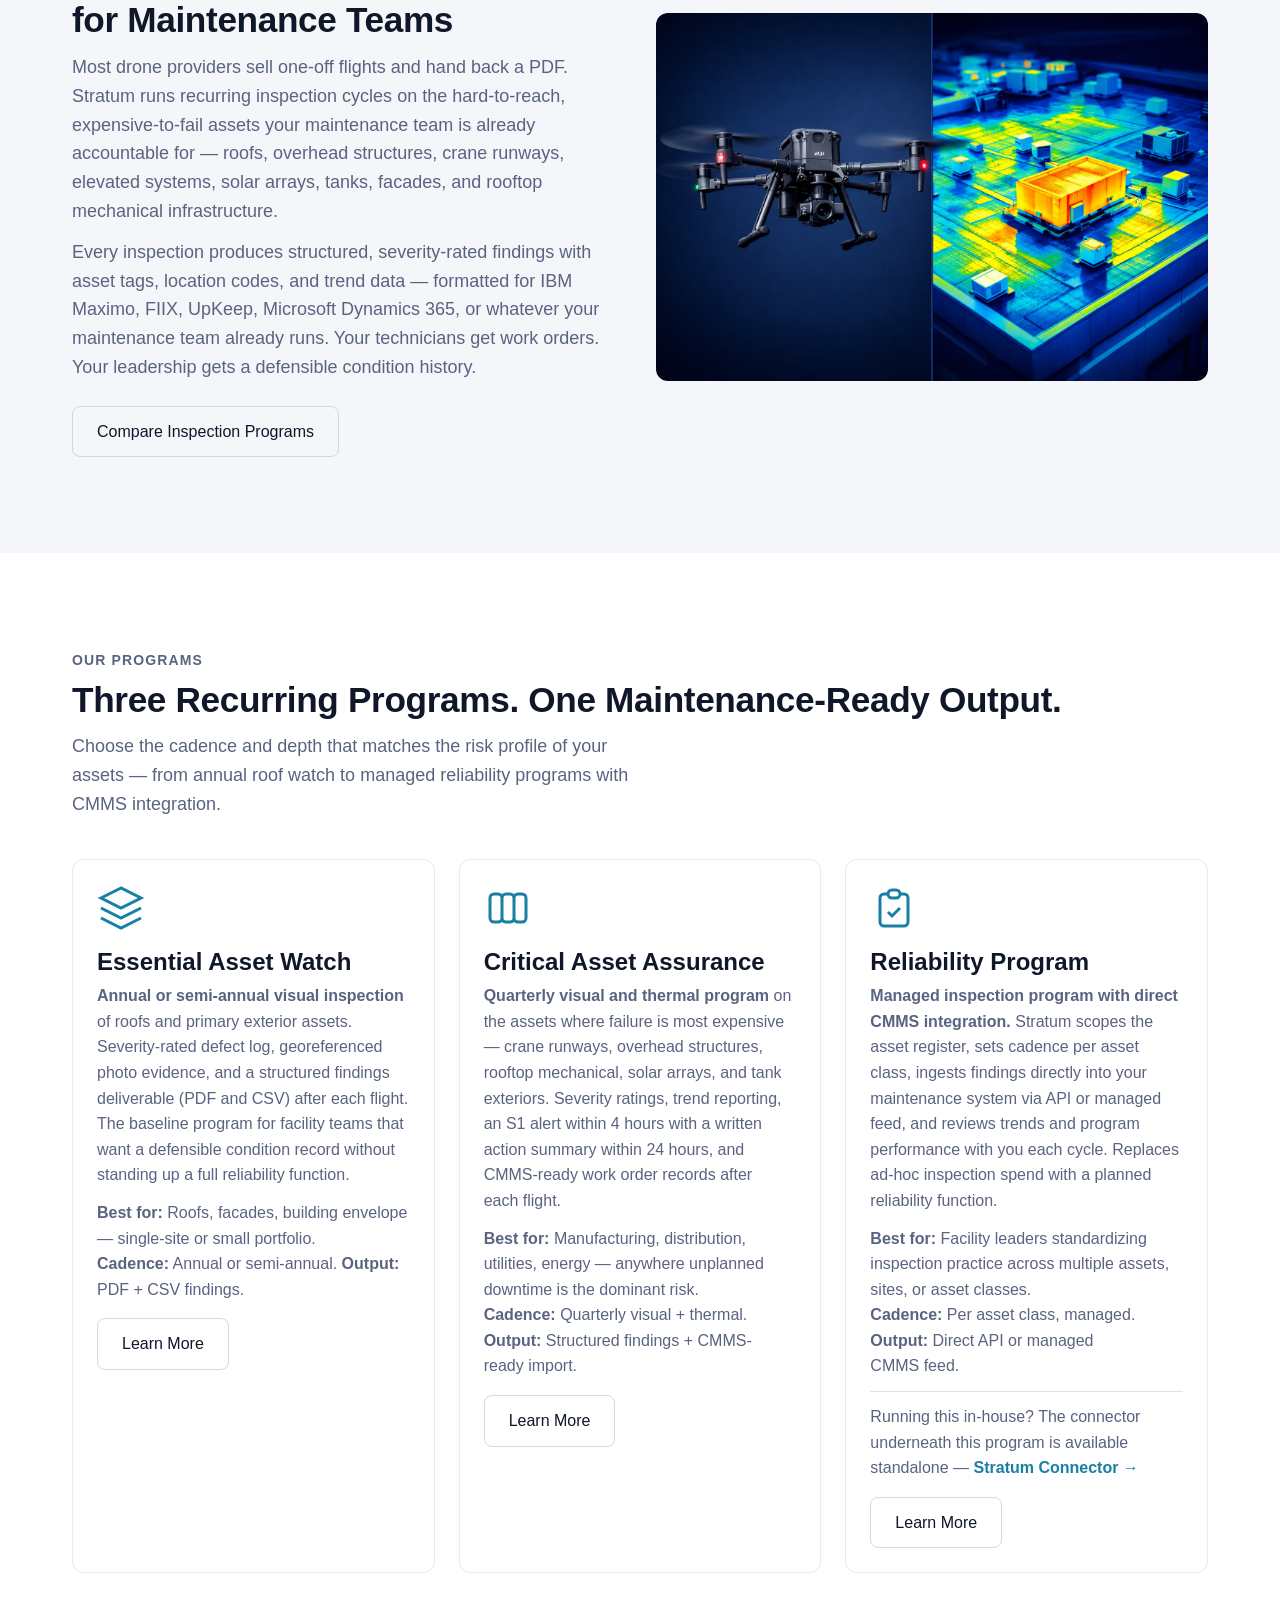
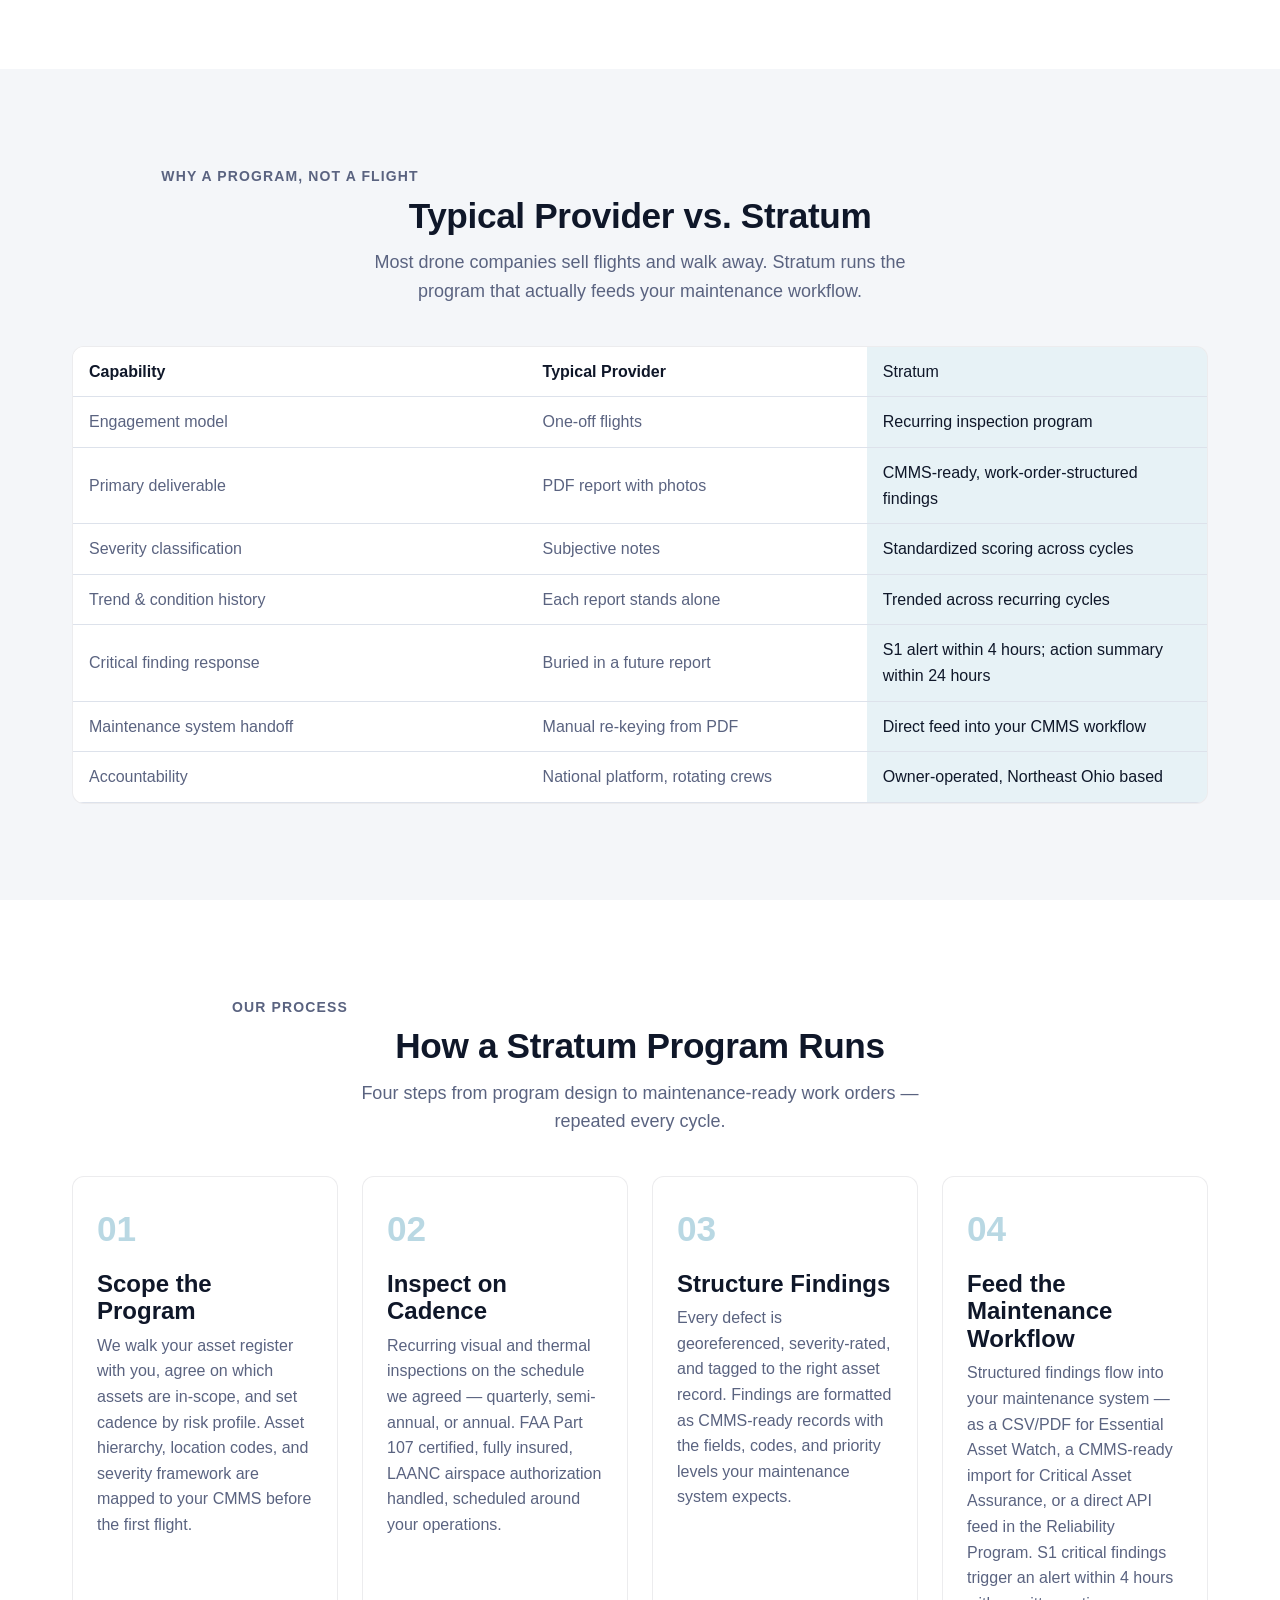
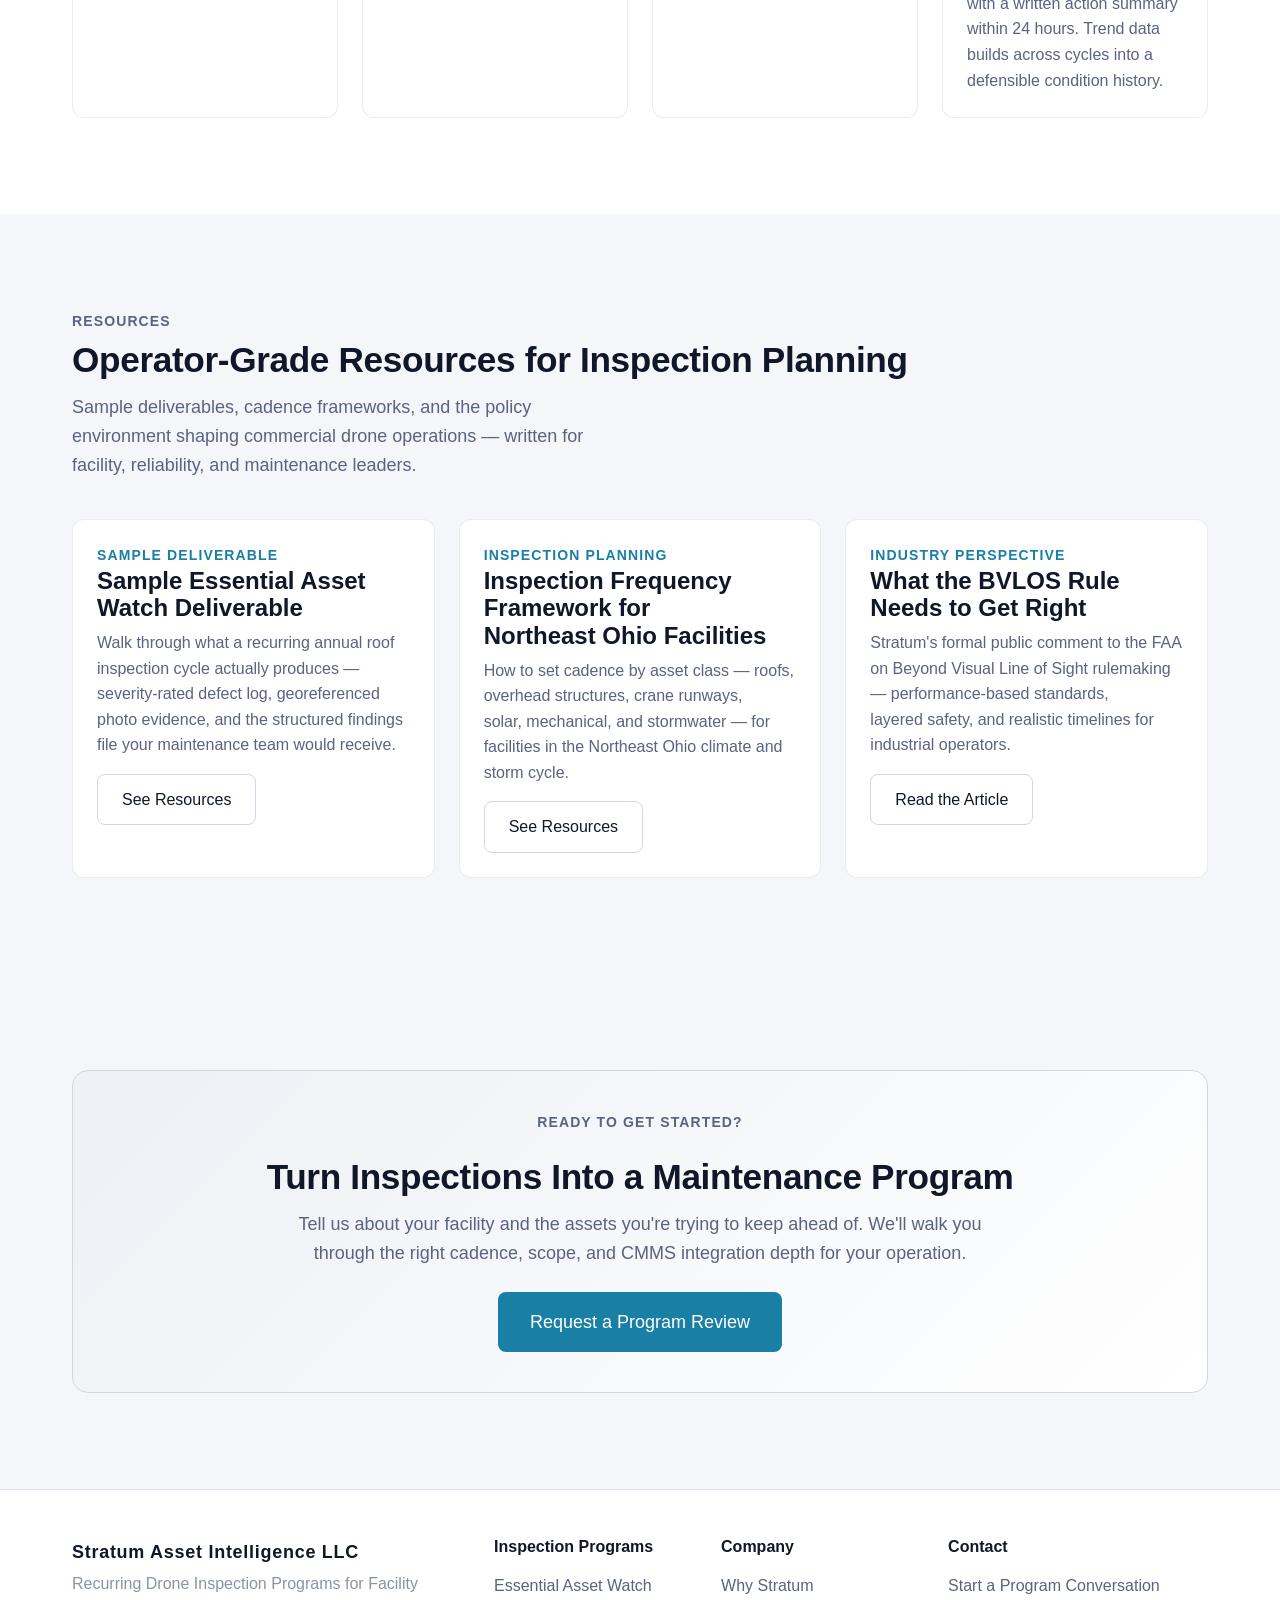
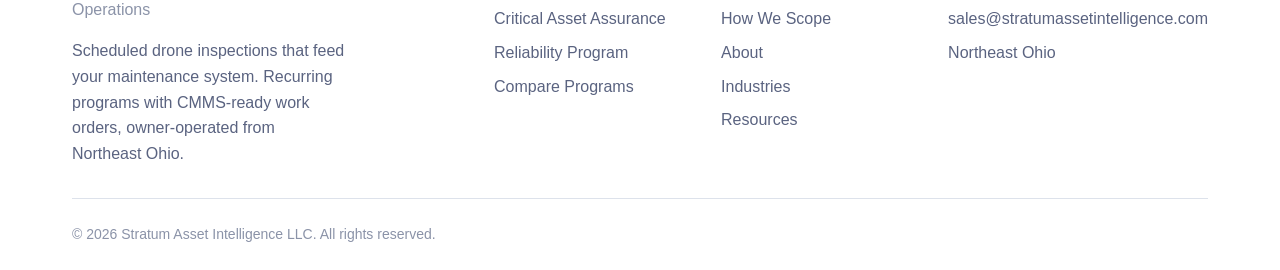
==== commit 414252b4: "Add /connector page for in-house drone program ICP - New connector.html: bolt-on positioning for ope" ====
--- a/index.html
+++ b/index.html
@@ -31,6 +31,7 @@
       <a href="./services.html" class="nav-link">Inspection Programs</a>
       <a href="./why-stratum.html" class="nav-link">Why Stratum</a>
       <a href="./how-programs-are-scoped.html" class="nav-link">How We Scope</a>
+      <a href="./connector.html" class="nav-link">Connector</a>
       <a href="./resources.html" class="nav-link">Resources</a>
       <button class="theme-toggle" data-theme-toggle aria-label="Toggle theme"></button>
       <a href="./contact.html" class="btn btn-primary nav-cta">Contact</a>
@@ -59,7 +60,8 @@
   <a href="./services.html" class="nav-link">Inspection Programs</a>
   <a href="./why-stratum.html" class="nav-link">Why Stratum</a>
   <a href="./how-programs-are-scoped.html" class="nav-link">How We Scope</a>
-  <a href="./resources.html" class="nav-link">Resources</a>
+  <a href="./connector.html" class="nav-link">Connector</a>
+      <a href="./resources.html" class="nav-link">Resources</a>
   <a href="./contact.html" class="btn btn-primary">Contact</a>
 </nav>
 
@@ -78,6 +80,9 @@
         <a href="./contact.html" class="btn btn-primary btn-lg">Request a Program Review</a>
         <a href="./services.html" class="btn btn-outline btn-lg">Compare Inspection Programs</a>
       </div>
+      <p style="margin-top:var(--space-4);font-size:var(--text-sm);color:var(--color-text-muted);">
+        Running drone inspections in-house? <a href="./connector.html" style="color:var(--color-primary);font-weight:600;text-decoration:none;">See the Stratum Connector &rarr;</a>
+      </p>
     </div>
   </section>
 
@@ -157,6 +162,7 @@
           <p><strong>Managed inspection program with direct CMMS integration.</strong> Stratum scopes the asset register, sets cadence per asset class, ingests findings directly into your maintenance system via API or managed feed, and reviews trends and program performance with you each cycle. Replaces ad-hoc inspection spend with a planned reliability function.</p>
           <p style="color:var(--color-text-muted);font-size:var(--text-sm);margin-top:var(--space-3);"><strong>Best for:</strong> Facility leaders standardizing inspection practice across multiple assets, sites, or asset classes.</p>
           <p style="color:var(--color-text-muted);font-size:var(--text-sm);"><strong>Cadence:</strong> Per asset class, managed. <strong>Output:</strong> Direct API or managed CMMS feed.</p>
+          <p style="font-size:var(--text-sm);margin-top:var(--space-3);padding-top:var(--space-3);border-top:1px solid var(--color-divider);color:var(--color-text-muted);">Running this in-house? The connector underneath this program is available standalone &mdash; <a href="./connector.html" style="color:var(--color-primary);font-weight:600;text-decoration:none;">Stratum Connector &rarr;</a></p>
           <a href="./services.html#reliability-program" class="btn btn-outline mt-4">Learn More</a>
         </div>
       </div>
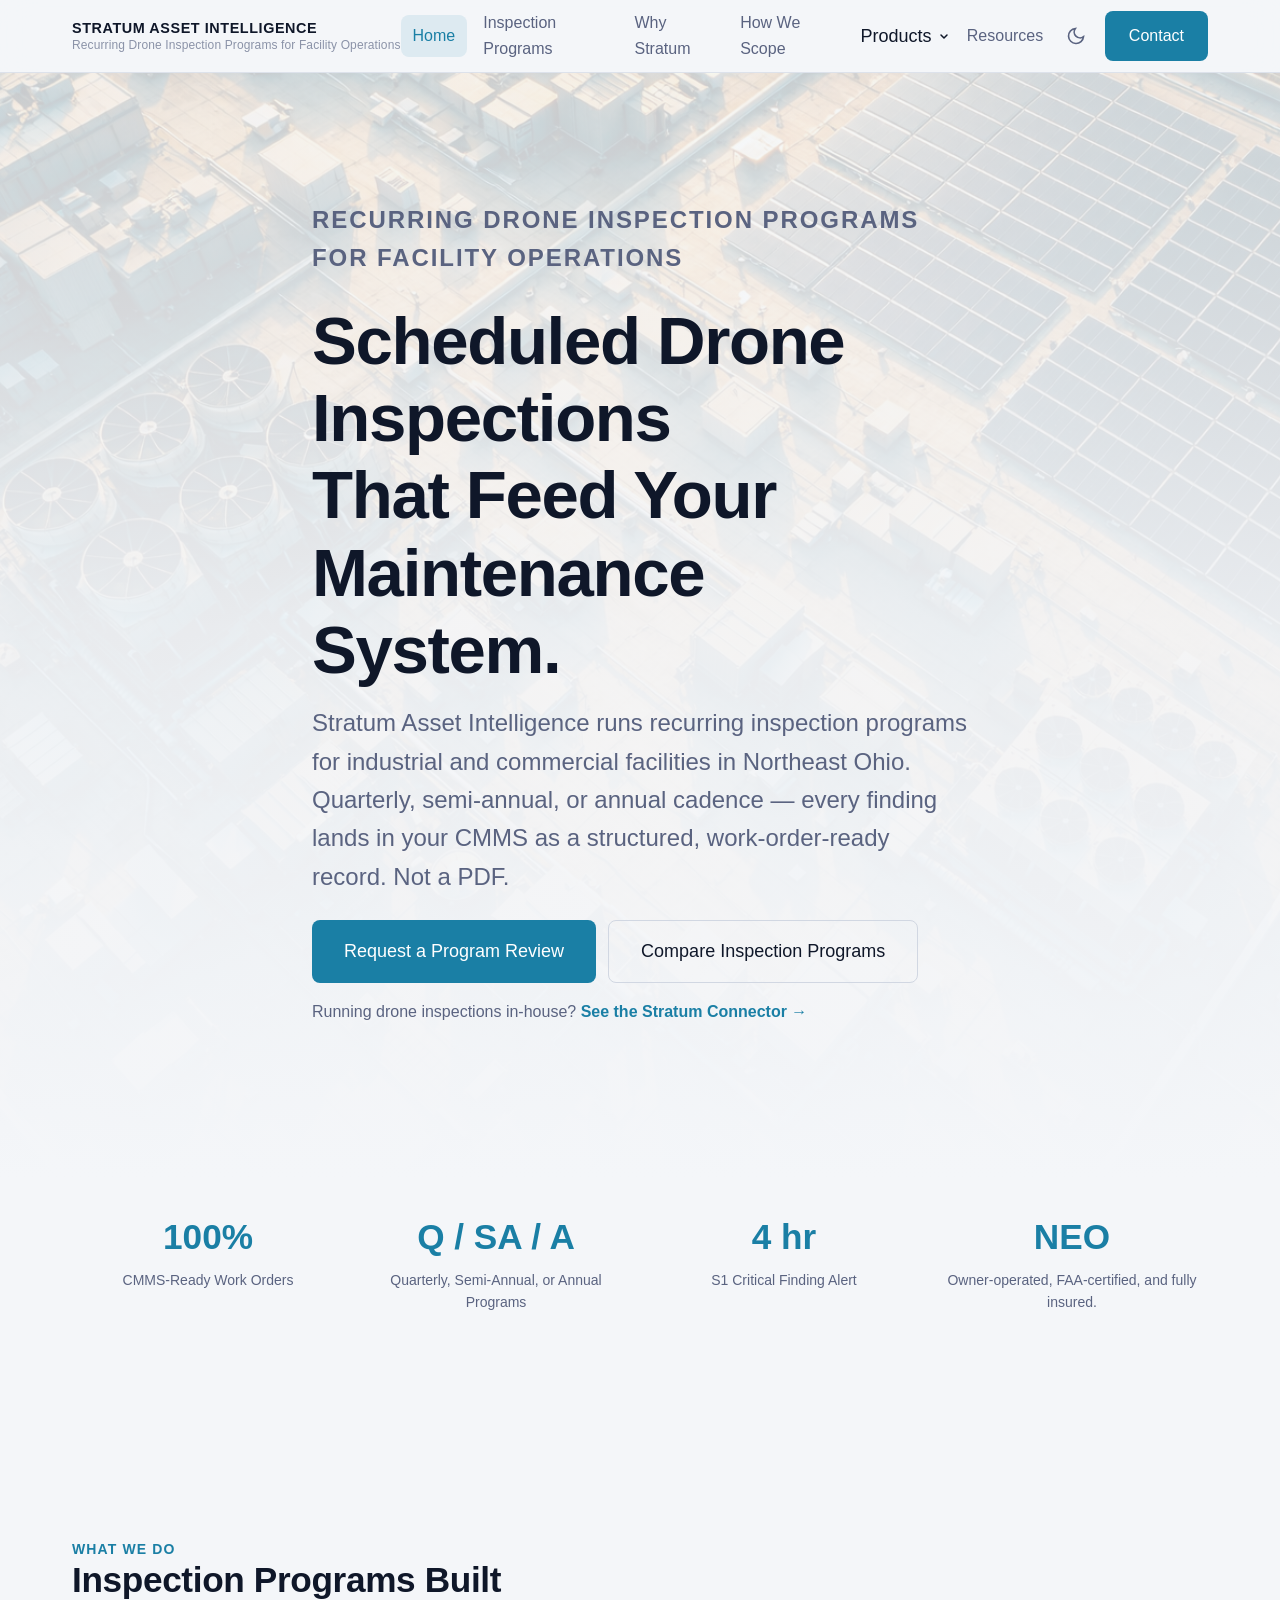
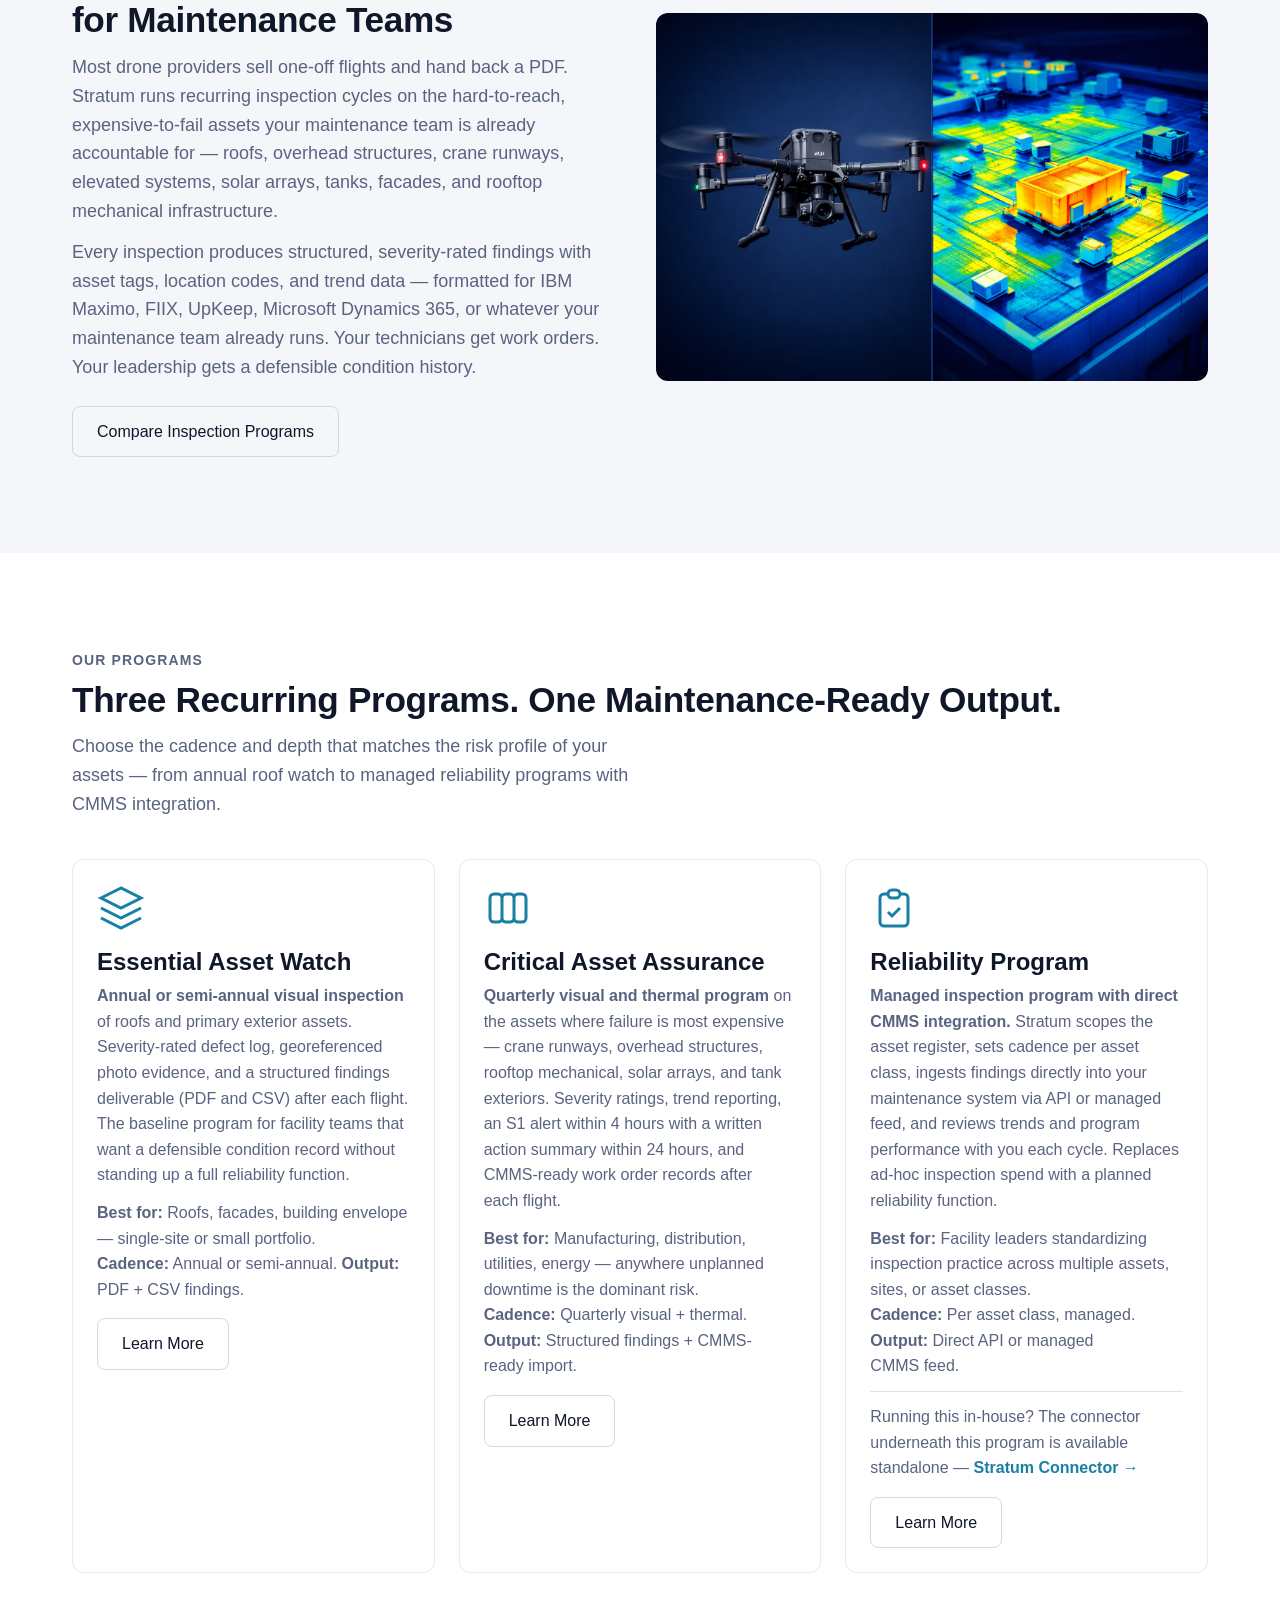
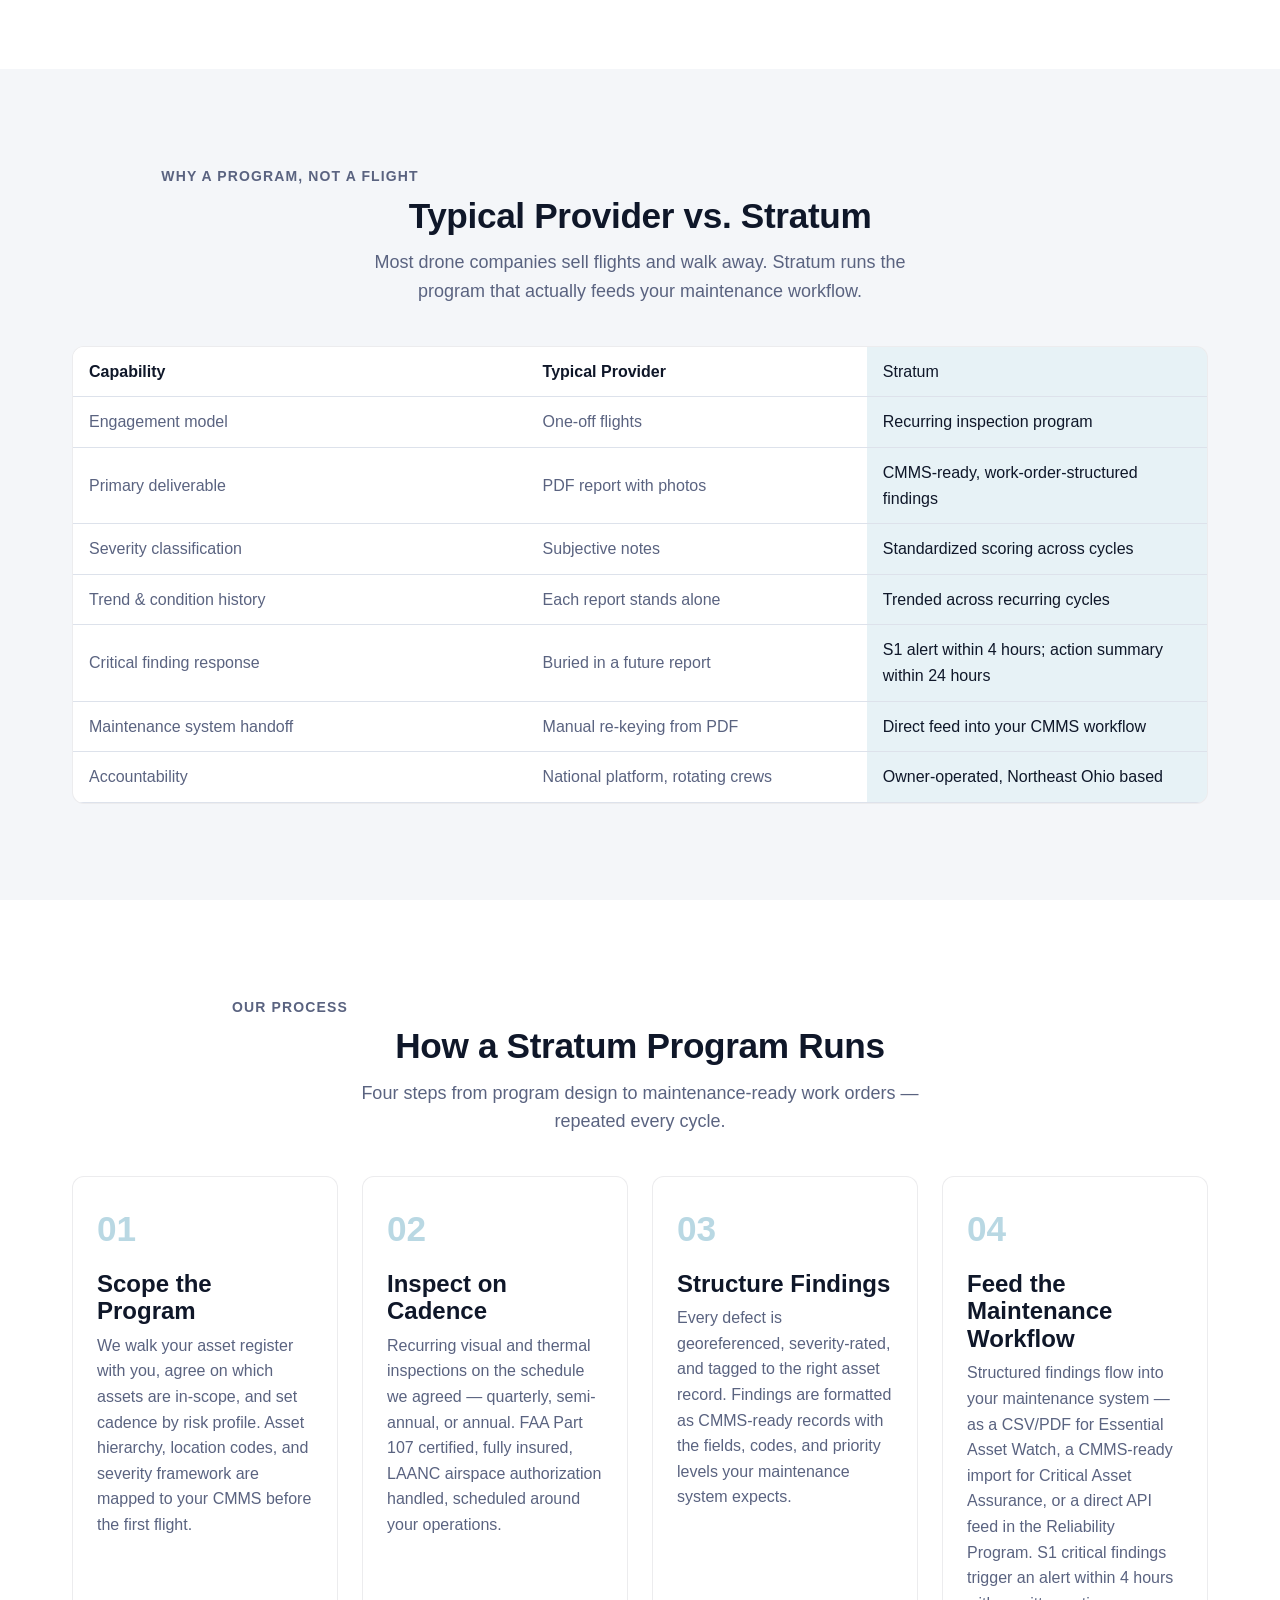
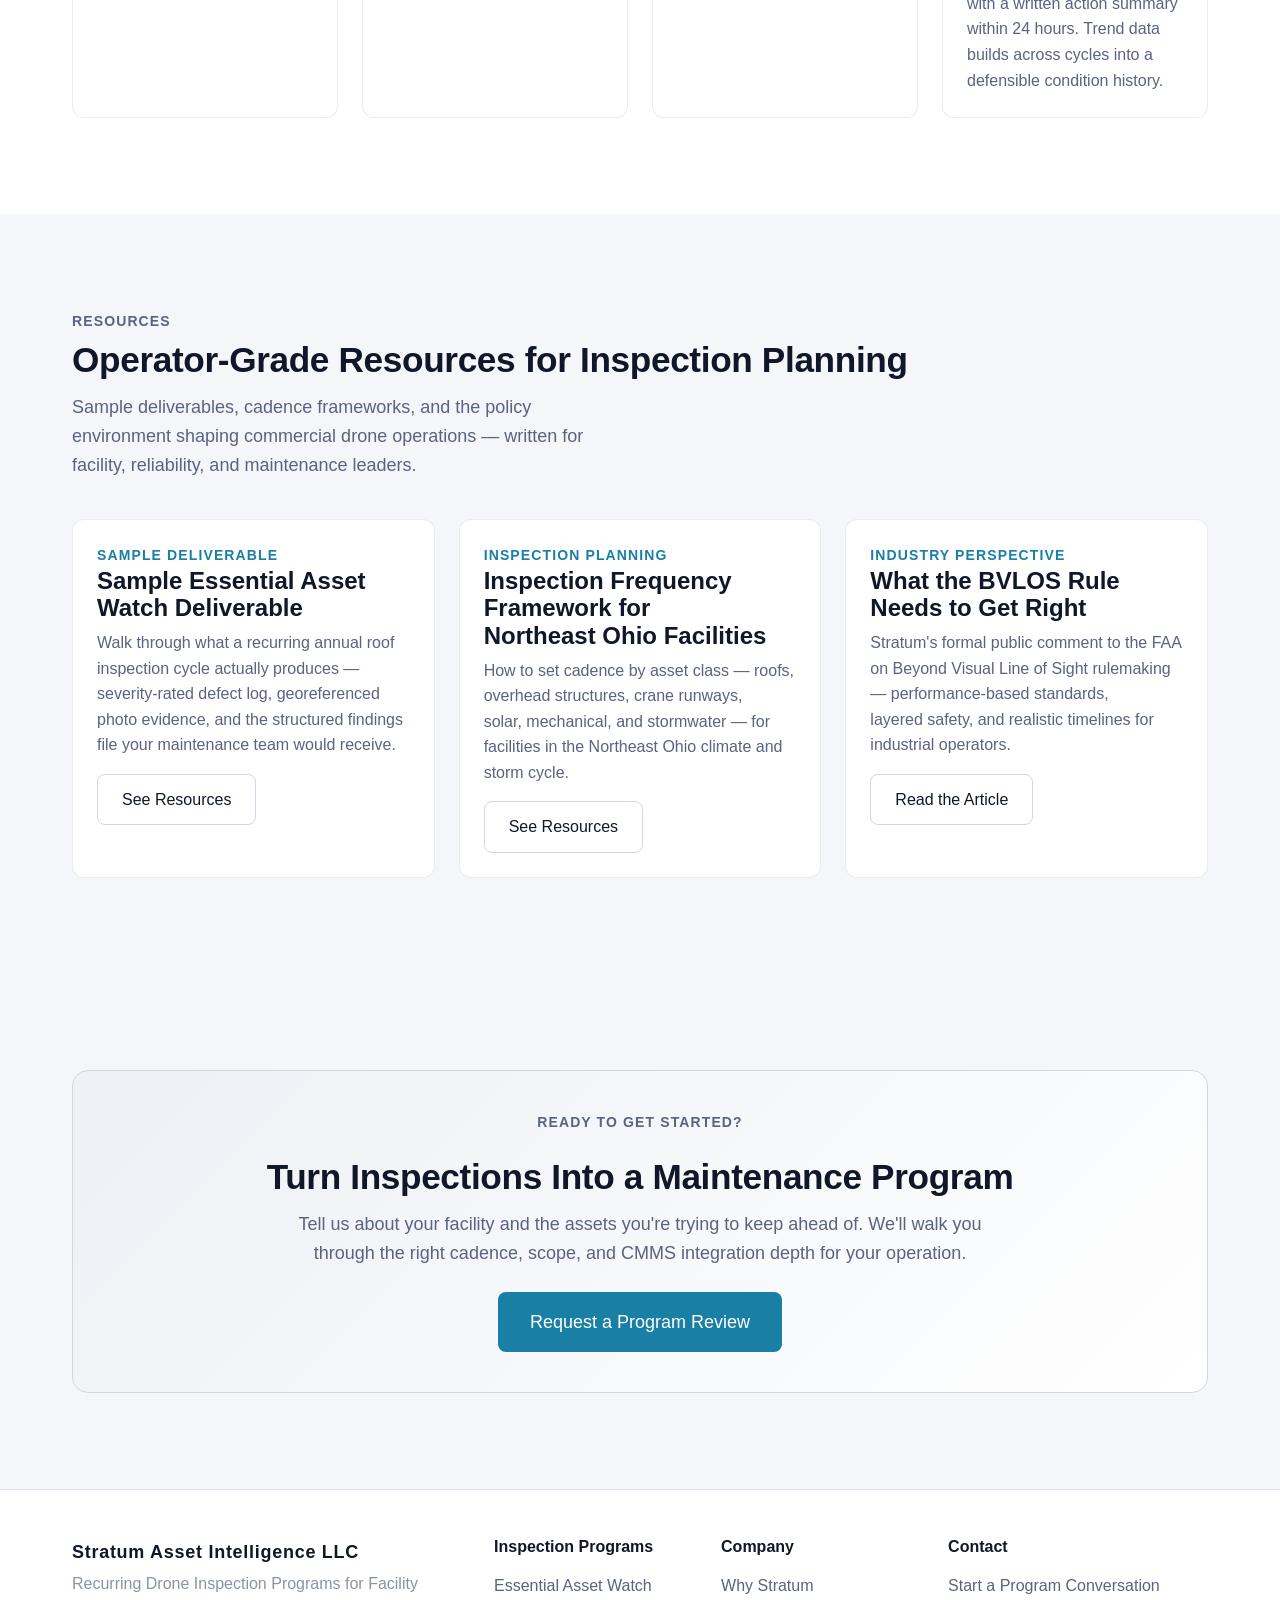
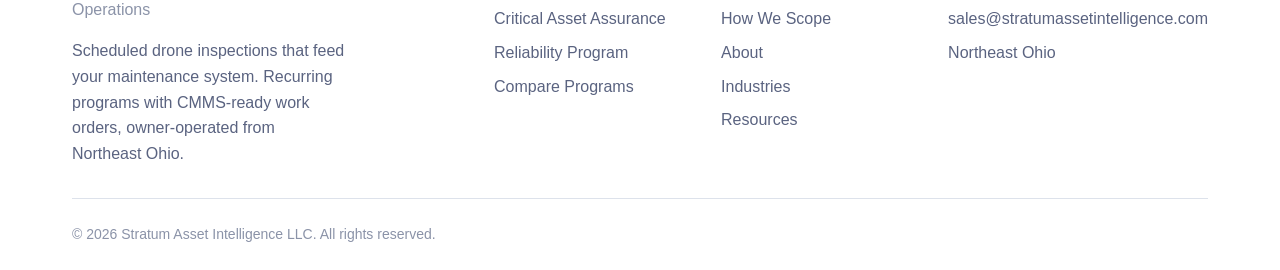
==== commit c920a96e: "Replace flat Connector link with Products dropdown nav Resolves the nav-bar squish caused by adding " ====
--- a/index.html
+++ b/index.html
@@ -31,7 +31,7 @@
       <a href="./services.html" class="nav-link">Inspection Programs</a>
       <a href="./why-stratum.html" class="nav-link">Why Stratum</a>
       <a href="./how-programs-are-scoped.html" class="nav-link">How We Scope</a>
-      <a href="./connector.html" class="nav-link">Connector</a>
+      <div class="nav-dropdown" data-nav-dropdown><button class="nav-link nav-dropdown-trigger" aria-haspopup="true" aria-expanded="false" type="button">Products<svg class="nav-dropdown-caret" width="10" height="10" viewBox="0 0 10 10" aria-hidden="true"><path d="M2 4l3 3 3-3" fill="none" stroke="currentColor" stroke-width="1.5" stroke-linecap="round" stroke-linejoin="round"/></svg></button><div class="nav-dropdown-menu" role="menu" aria-label="Products"><a href="./connector.html" class="nav-dropdown-item" role="menuitem"><span class="nav-dropdown-item-title">Stratum Connector</span><span class="nav-dropdown-item-desc">For in-house drone programs</span></a></div></div>
       <a href="./resources.html" class="nav-link">Resources</a>
       <button class="theme-toggle" data-theme-toggle aria-label="Toggle theme"></button>
       <a href="./contact.html" class="btn btn-primary nav-cta">Contact</a>
@@ -60,7 +60,15 @@
   <a href="./services.html" class="nav-link">Inspection Programs</a>
   <a href="./why-stratum.html" class="nav-link">Why Stratum</a>
   <a href="./how-programs-are-scoped.html" class="nav-link">How We Scope</a>
-  <a href="./connector.html" class="nav-link">Connector</a>
+  <div class="mobile-nav-group" data-mobile-accordion>
+    <button class="nav-link mobile-nav-accordion-trigger" aria-expanded="false" type="button">
+      Products
+      <svg class="nav-dropdown-caret" width="12" height="12" viewBox="0 0 10 10" aria-hidden="true"><path d="M2 4l3 3 3-3" fill="none" stroke="currentColor" stroke-width="1.5" stroke-linecap="round" stroke-linejoin="round"/></svg>
+    </button>
+    <div class="mobile-nav-submenu" hidden>
+      <a href="./connector.html" class="nav-link mobile-nav-subitem">Stratum Connector</a>
+    </div>
+  </div>
       <a href="./resources.html" class="nav-link">Resources</a>
   <a href="./contact.html" class="btn btn-primary">Contact</a>
 </nav>
--- a/style.css
+++ b/style.css
@@ -393,6 +393,148 @@
   justify-content: center;
 }
 
+/* --- Nav Dropdown (Desktop) --- */
+.nav-dropdown {
+  position: relative;
+  display: inline-flex;
+  align-items: center;
+}
+
+.nav-dropdown-trigger {
+  display: inline-flex;
+  align-items: center;
+  gap: 0.4em;
+  background: transparent;
+  border: 0;
+  font: inherit;
+  cursor: pointer;
+  color: inherit;
+}
+
+.nav-dropdown-caret {
+  transition: transform 0.18s ease;
+  flex-shrink: 0;
+}
+
+.nav-dropdown.is-open .nav-dropdown-caret,
+.nav-dropdown-trigger[aria-expanded="true"] .nav-dropdown-caret {
+  transform: rotate(180deg);
+}
+
+.nav-dropdown-menu {
+  position: absolute;
+  top: calc(100% + 8px);
+  left: 50%;
+  transform: translateX(-50%) translateY(-4px);
+  min-width: 280px;
+  background: var(--color-surface);
+  border: 1px solid var(--color-border);
+  border-radius: var(--radius-md);
+  box-shadow: 0 12px 32px rgba(0,0,0,0.18), 0 2px 6px rgba(0,0,0,0.08);
+  padding: var(--space-2);
+  opacity: 0;
+  visibility: hidden;
+  pointer-events: none;
+  transition: opacity 0.15s ease, transform 0.15s ease, visibility 0s linear 0.15s;
+  z-index: 50;
+}
+
+.nav-dropdown.is-open .nav-dropdown-menu,
+.nav-dropdown:hover .nav-dropdown-menu,
+.nav-dropdown:focus-within .nav-dropdown-menu {
+  opacity: 1;
+  visibility: visible;
+  pointer-events: auto;
+  transform: translateX(-50%) translateY(0);
+  transition: opacity 0.15s ease, transform 0.15s ease, visibility 0s;
+}
+
+.nav-dropdown-item {
+  display: block;
+  padding: var(--space-3) var(--space-4);
+  border-radius: var(--radius-sm);
+  text-decoration: none;
+  color: var(--color-text);
+  transition: background 0.12s ease;
+}
+
+.nav-dropdown-item:hover,
+.nav-dropdown-item:focus-visible {
+  background: var(--color-surface-2);
+  outline: none;
+}
+
+.nav-dropdown-item[aria-current="page"] {
+  background: var(--color-primary-light, var(--color-surface-2));
+}
+
+.nav-dropdown-item-title {
+  display: block;
+  font-weight: 600;
+  font-size: var(--text-base);
+  color: var(--color-text);
+  line-height: 1.3;
+}
+
+.nav-dropdown-item-desc {
+  display: block;
+  font-size: var(--text-sm);
+  color: var(--color-text-muted);
+  margin-top: 2px;
+  line-height: 1.3;
+}
+
+/* --- Mobile Nav Accordion --- */
+.mobile-nav-group {
+  display: flex;
+  flex-direction: column;
+  width: 100%;
+}
+
+.mobile-nav-accordion-trigger {
+  display: flex;
+  align-items: center;
+  justify-content: space-between;
+  width: 100%;
+  background: transparent;
+  border: 0;
+  font: inherit;
+  cursor: pointer;
+  color: inherit;
+  font-size: var(--text-base);
+  padding: var(--space-3) var(--space-4);
+  text-align: left;
+}
+
+.mobile-nav-accordion-trigger[aria-expanded="true"] .nav-dropdown-caret {
+  transform: rotate(180deg);
+}
+
+.mobile-nav-submenu {
+  display: flex;
+  flex-direction: column;
+  padding-left: var(--space-4);
+  border-left: 2px solid var(--color-border);
+  margin-left: var(--space-4);
+  margin-top: var(--space-1);
+  margin-bottom: var(--space-2);
+}
+
+.mobile-nav-submenu[hidden] {
+  display: none;
+}
+
+.mobile-nav-subitem {
+  font-size: var(--text-sm) !important;
+  padding: var(--space-2) var(--space-3) !important;
+  color: var(--color-text-muted);
+}
+
+.mobile-nav-subitem:hover,
+.mobile-nav-subitem[aria-current="page"] {
+  color: var(--color-primary);
+}
+
 /* --- Theme Toggle --- */
 .theme-toggle {
   display: flex;
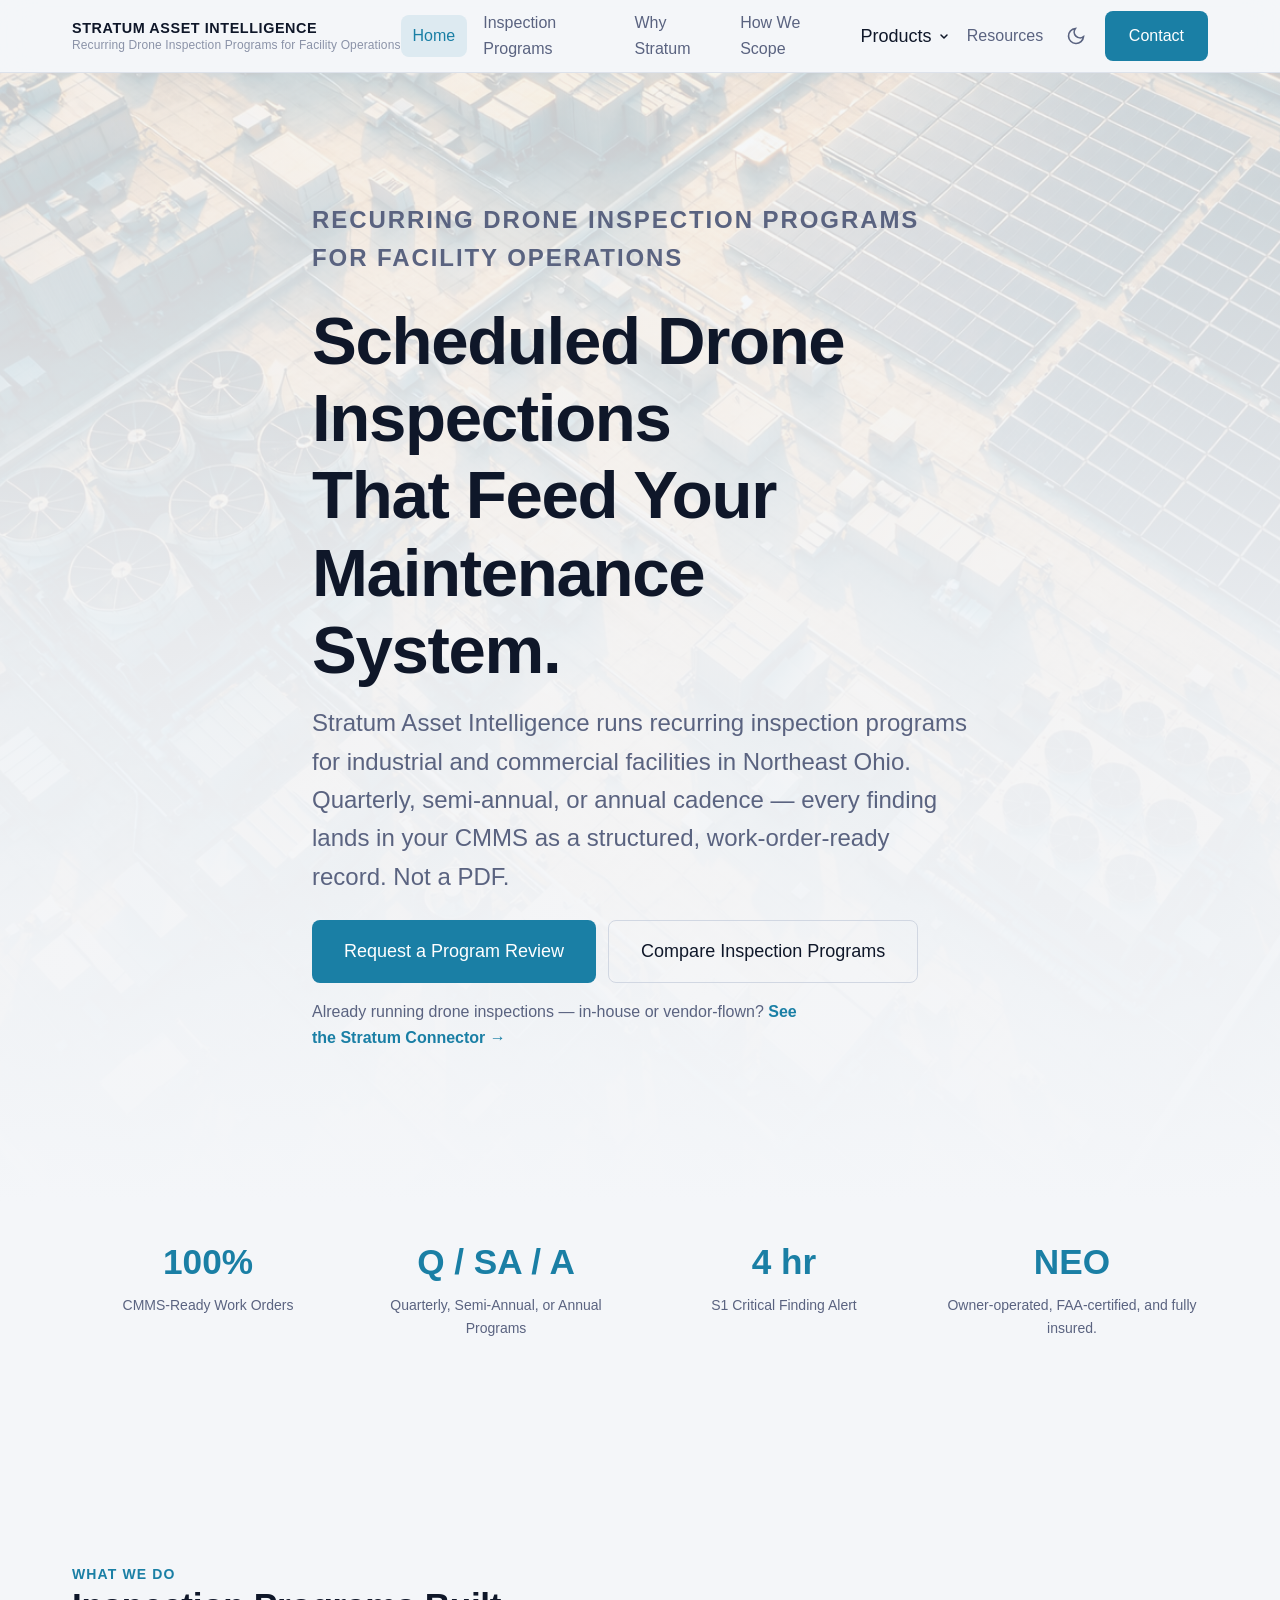
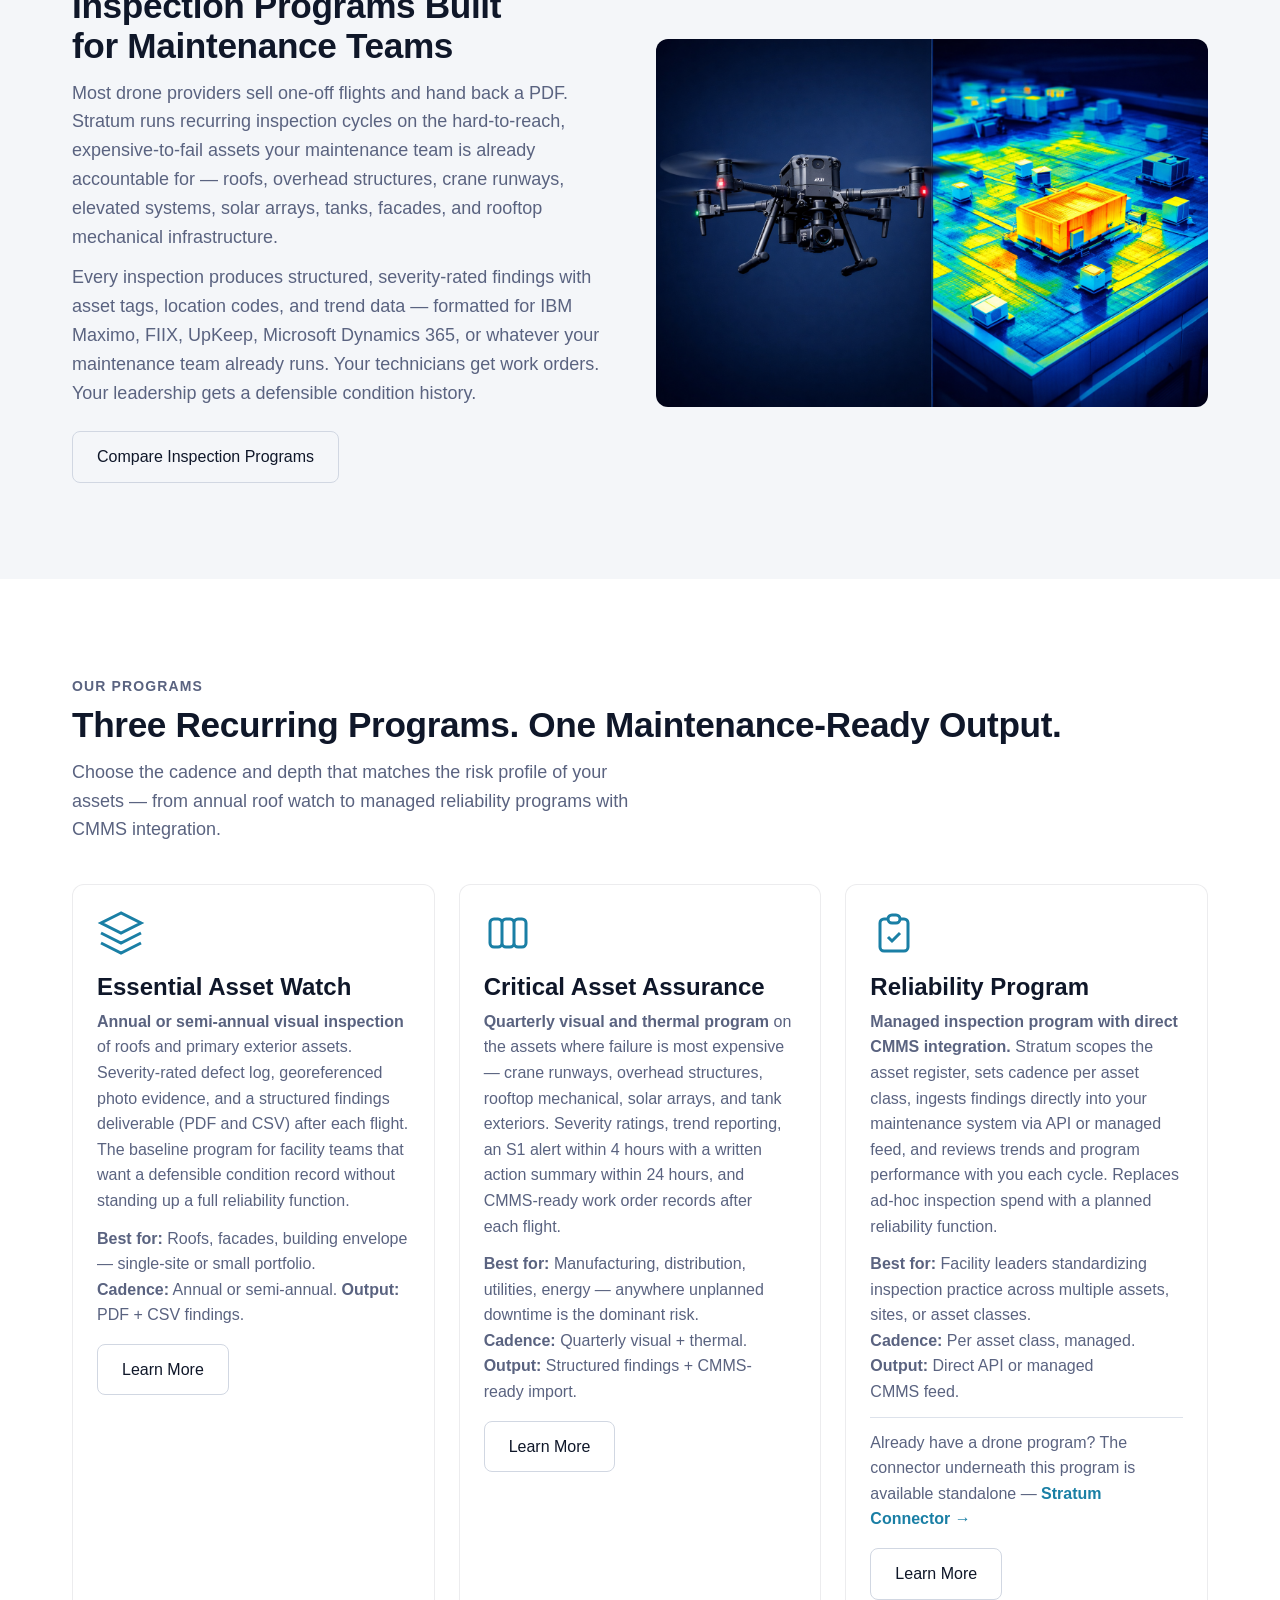
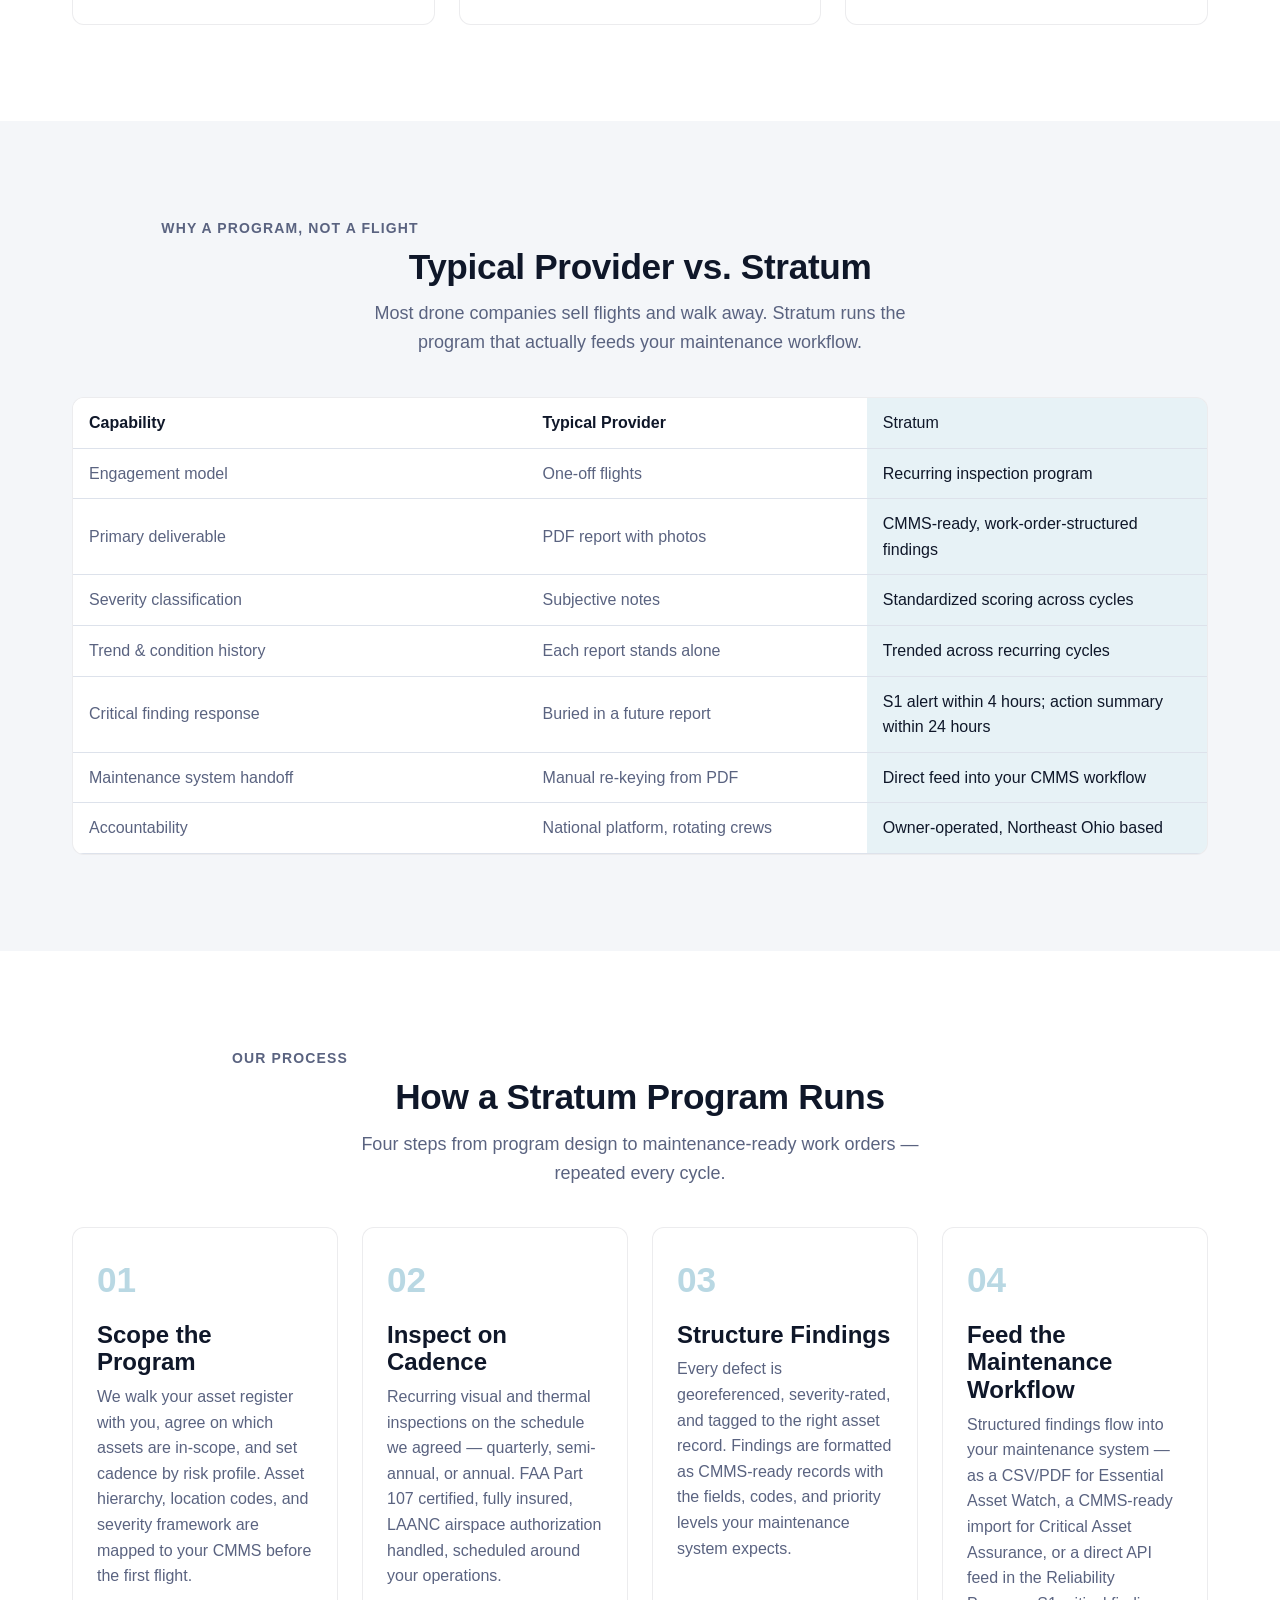
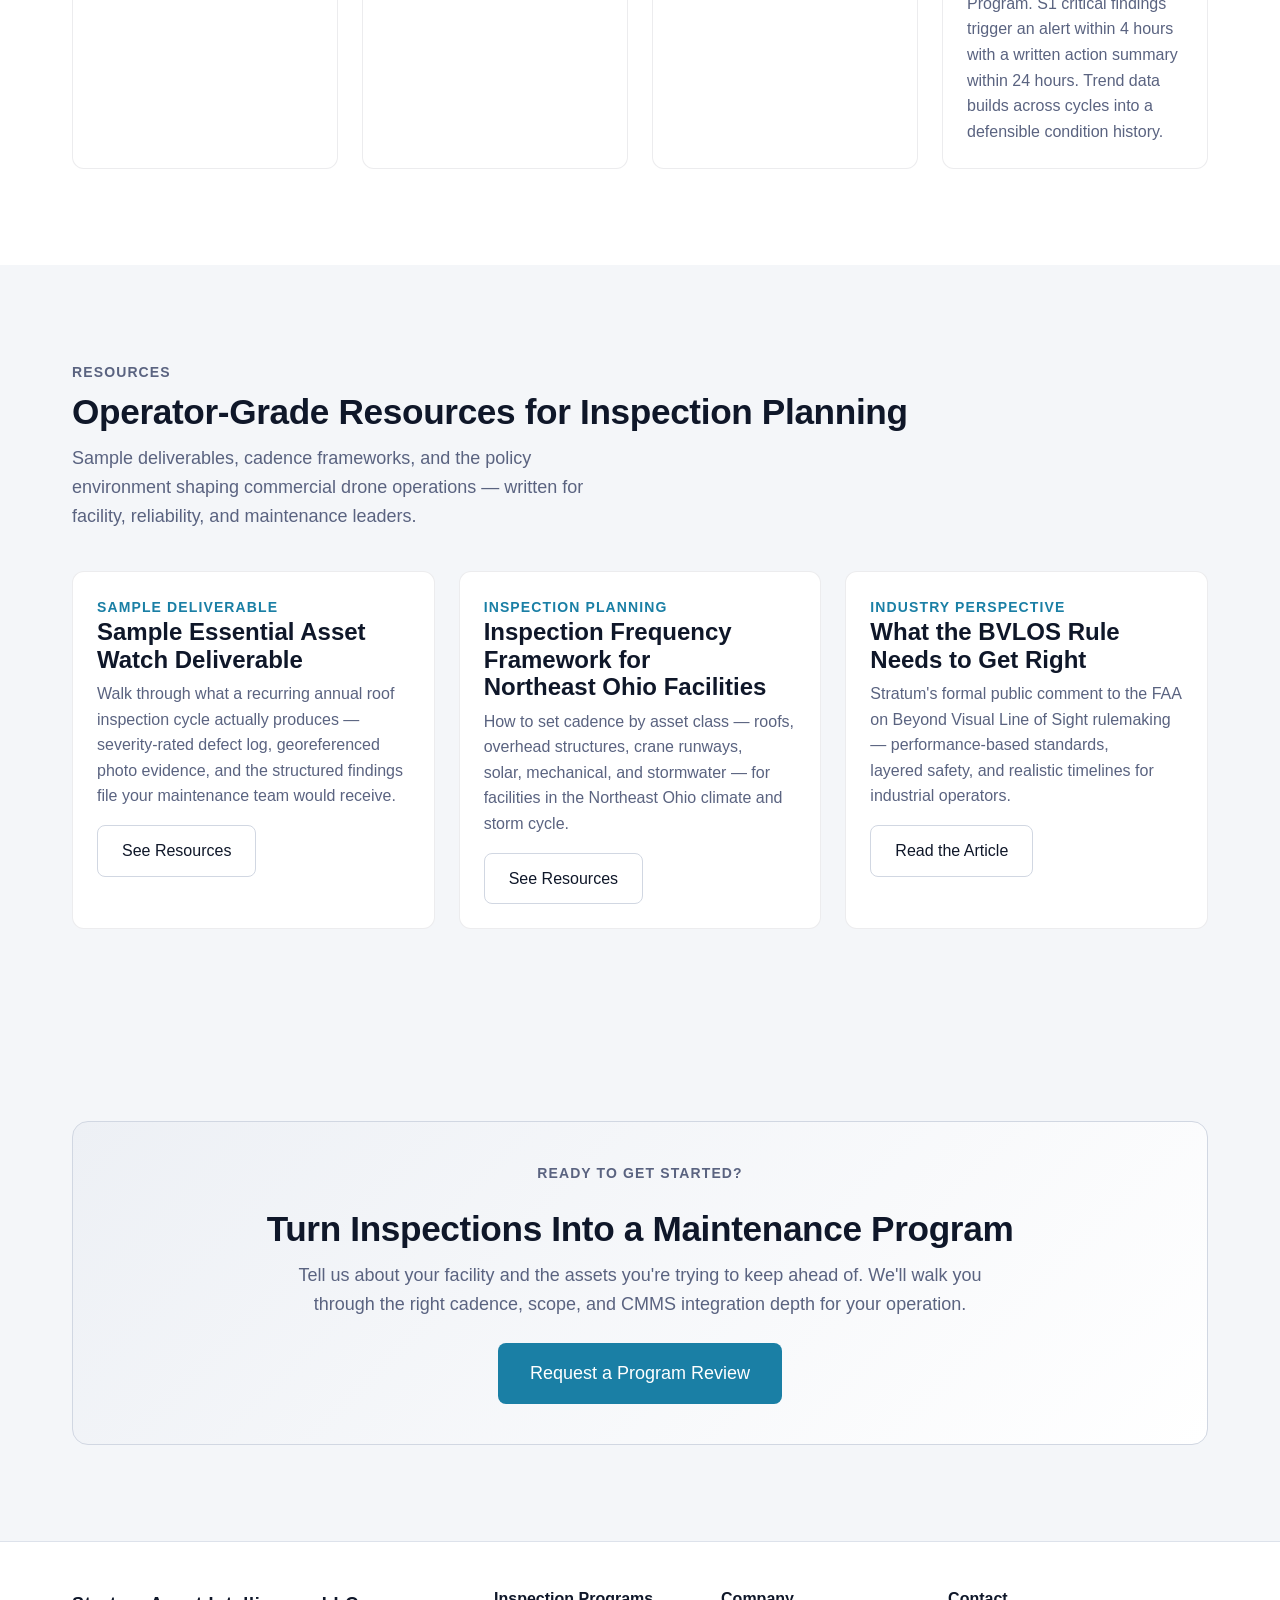
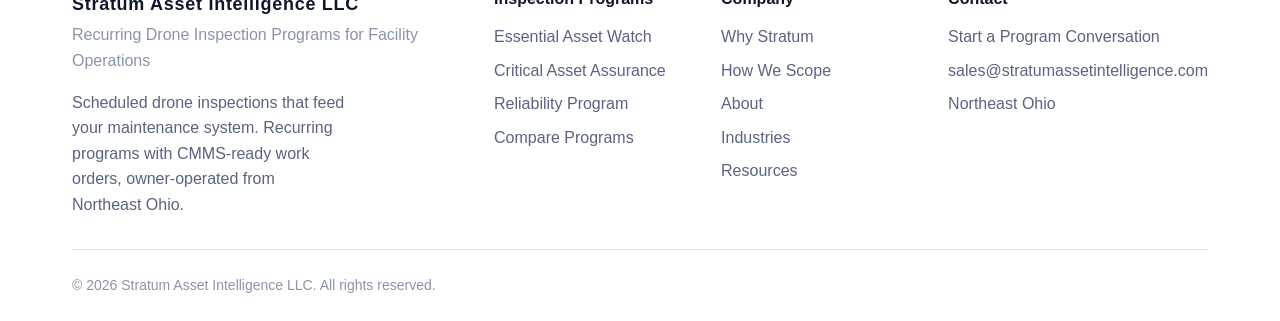
==== commit 8934858e: "Broaden connector framing: in-house or vendor-flown drone programs - Update connector.html hero, pro" ====
--- a/index.html
+++ b/index.html
@@ -31,7 +31,7 @@
       <a href="./services.html" class="nav-link">Inspection Programs</a>
       <a href="./why-stratum.html" class="nav-link">Why Stratum</a>
       <a href="./how-programs-are-scoped.html" class="nav-link">How We Scope</a>
-      <div class="nav-dropdown" data-nav-dropdown><button class="nav-link nav-dropdown-trigger" aria-haspopup="true" aria-expanded="false" type="button">Products<svg class="nav-dropdown-caret" width="10" height="10" viewBox="0 0 10 10" aria-hidden="true"><path d="M2 4l3 3 3-3" fill="none" stroke="currentColor" stroke-width="1.5" stroke-linecap="round" stroke-linejoin="round"/></svg></button><div class="nav-dropdown-menu" role="menu" aria-label="Products"><a href="./connector.html" class="nav-dropdown-item" role="menuitem"><span class="nav-dropdown-item-title">Stratum Connector</span><span class="nav-dropdown-item-desc">For in-house drone programs</span></a></div></div>
+      <div class="nav-dropdown" data-nav-dropdown><button class="nav-link nav-dropdown-trigger" aria-haspopup="true" aria-expanded="false" type="button">Products<svg class="nav-dropdown-caret" width="10" height="10" viewBox="0 0 10 10" aria-hidden="true"><path d="M2 4l3 3 3-3" fill="none" stroke="currentColor" stroke-width="1.5" stroke-linecap="round" stroke-linejoin="round"/></svg></button><div class="nav-dropdown-menu" role="menu" aria-label="Products"><div class="nav-dropdown-menu-inner"><a href="./connector.html" class="nav-dropdown-item" role="menuitem"><span class="nav-dropdown-item-title">Stratum Connector</span><span class="nav-dropdown-item-desc">For drone-inspected operations</span></a></div></div></div>
       <a href="./resources.html" class="nav-link">Resources</a>
       <button class="theme-toggle" data-theme-toggle aria-label="Toggle theme"></button>
       <a href="./contact.html" class="btn btn-primary nav-cta">Contact</a>
@@ -89,7 +89,7 @@
         <a href="./services.html" class="btn btn-outline btn-lg">Compare Inspection Programs</a>
       </div>
       <p style="margin-top:var(--space-4);font-size:var(--text-sm);color:var(--color-text-muted);">
-        Running drone inspections in-house? <a href="./connector.html" style="color:var(--color-primary);font-weight:600;text-decoration:none;">See the Stratum Connector &rarr;</a>
+        Already running drone inspections — in-house or vendor-flown? <a href="./connector.html" style="color:var(--color-primary);font-weight:600;text-decoration:none;">See the Stratum Connector &rarr;</a>
       </p>
     </div>
   </section>
@@ -170,7 +170,7 @@
           <p><strong>Managed inspection program with direct CMMS integration.</strong> Stratum scopes the asset register, sets cadence per asset class, ingests findings directly into your maintenance system via API or managed feed, and reviews trends and program performance with you each cycle. Replaces ad-hoc inspection spend with a planned reliability function.</p>
           <p style="color:var(--color-text-muted);font-size:var(--text-sm);margin-top:var(--space-3);"><strong>Best for:</strong> Facility leaders standardizing inspection practice across multiple assets, sites, or asset classes.</p>
           <p style="color:var(--color-text-muted);font-size:var(--text-sm);"><strong>Cadence:</strong> Per asset class, managed. <strong>Output:</strong> Direct API or managed CMMS feed.</p>
-          <p style="font-size:var(--text-sm);margin-top:var(--space-3);padding-top:var(--space-3);border-top:1px solid var(--color-divider);color:var(--color-text-muted);">Running this in-house? The connector underneath this program is available standalone &mdash; <a href="./connector.html" style="color:var(--color-primary);font-weight:600;text-decoration:none;">Stratum Connector &rarr;</a></p>
+          <p style="font-size:var(--text-sm);margin-top:var(--space-3);padding-top:var(--space-3);border-top:1px solid var(--color-divider);color:var(--color-text-muted);">Already have a drone program? The connector underneath this program is available standalone &mdash; <a href="./connector.html" style="color:var(--color-primary);font-weight:600;text-decoration:none;">Stratum Connector &rarr;</a></p>
           <a href="./services.html#reliability-program" class="btn btn-outline mt-4">Learn More</a>
         </div>
       </div>
--- a/style.css
+++ b/style.css
@@ -423,20 +423,26 @@
 
 .nav-dropdown-menu {
   position: absolute;
-  top: calc(100% + 8px);
+  top: 100%;
   left: 50%;
+  /* 8px invisible bridge above the visible menu prevents hover loss
+     when traversing from the trigger down to the menu */
+  padding-top: 8px;
   transform: translateX(-50%) translateY(-4px);
   min-width: 280px;
+  opacity: 0;
+  visibility: hidden;
+  pointer-events: none;
+  transition: opacity 0.15s ease, transform 0.15s ease, visibility 0s linear 0.15s;
+  z-index: 50;
+}
+
+.nav-dropdown-menu-inner {
   background: var(--color-surface);
   border: 1px solid var(--color-border);
   border-radius: var(--radius-md);
   box-shadow: 0 12px 32px rgba(0,0,0,0.18), 0 2px 6px rgba(0,0,0,0.08);
   padding: var(--space-2);
-  opacity: 0;
-  visibility: hidden;
-  pointer-events: none;
-  transition: opacity 0.15s ease, transform 0.15s ease, visibility 0s linear 0.15s;
-  z-index: 50;
 }
 
 .nav-dropdown.is-open .nav-dropdown-menu,
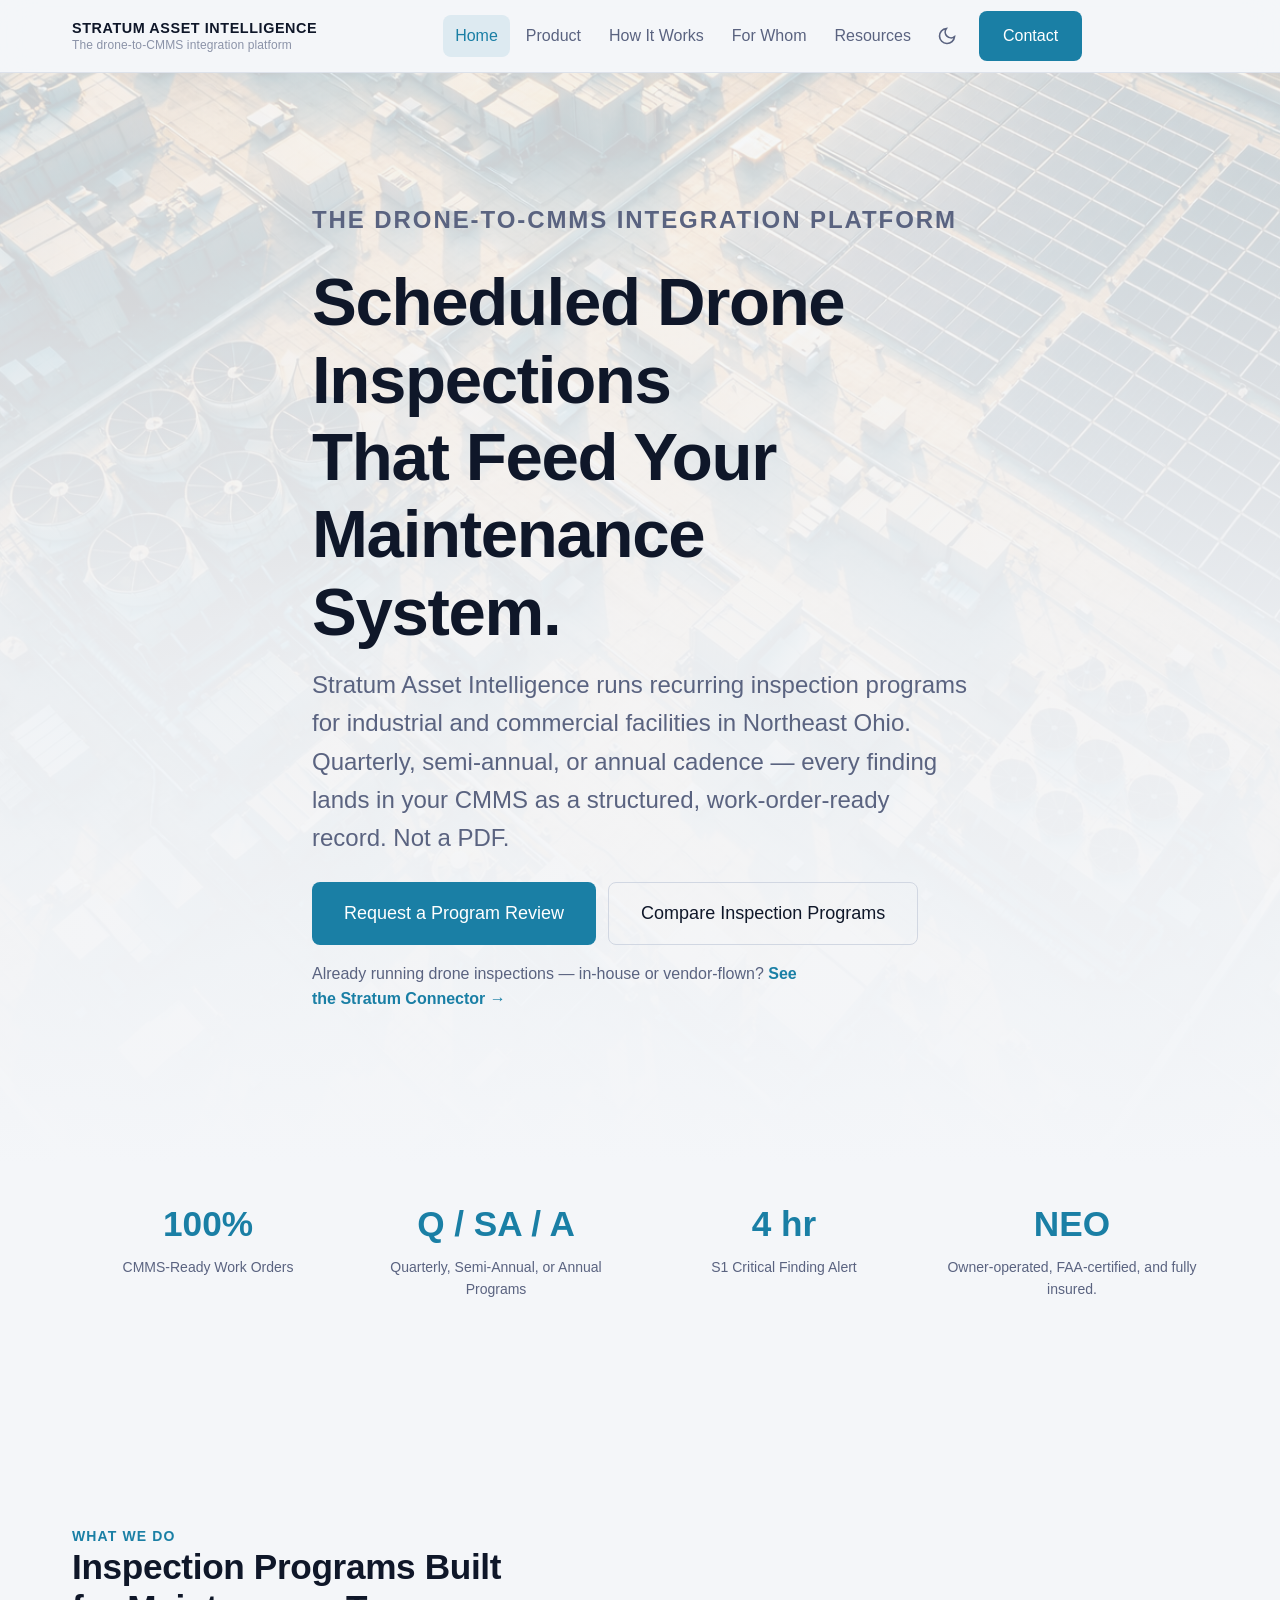
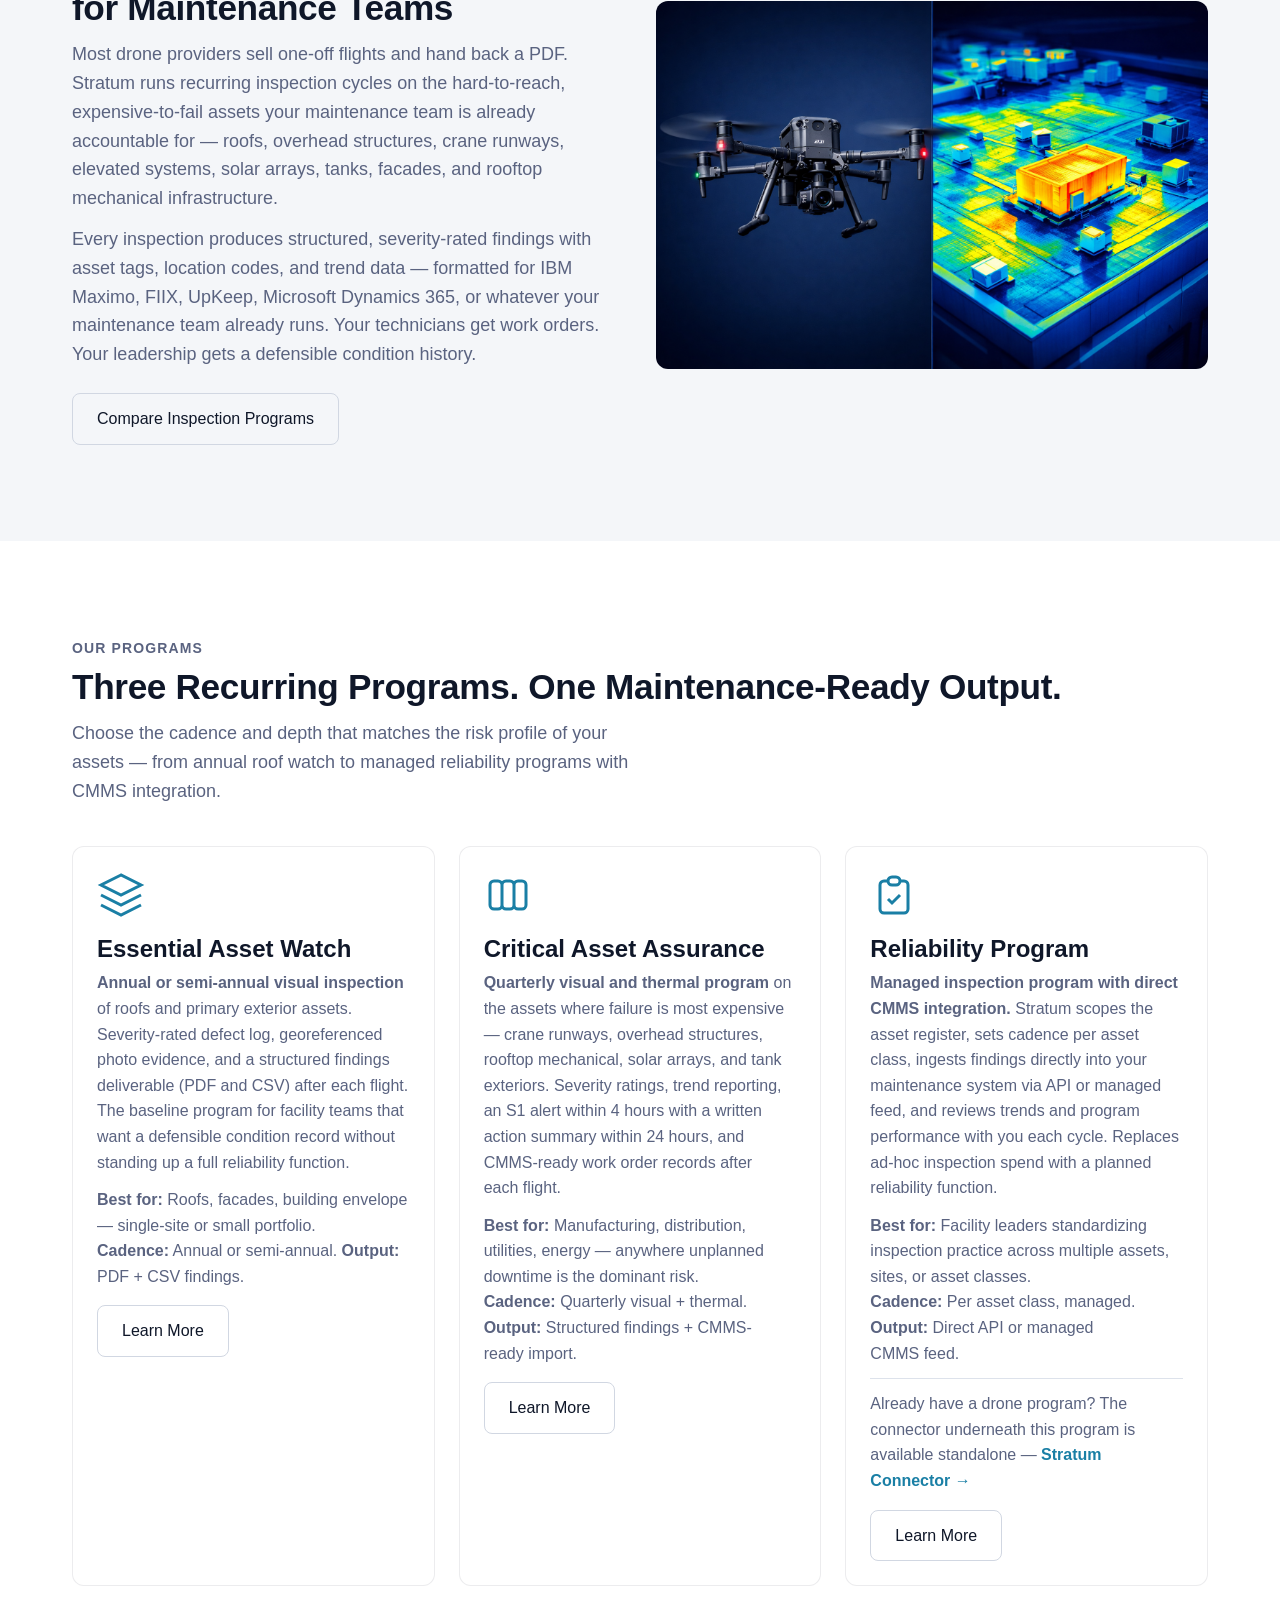
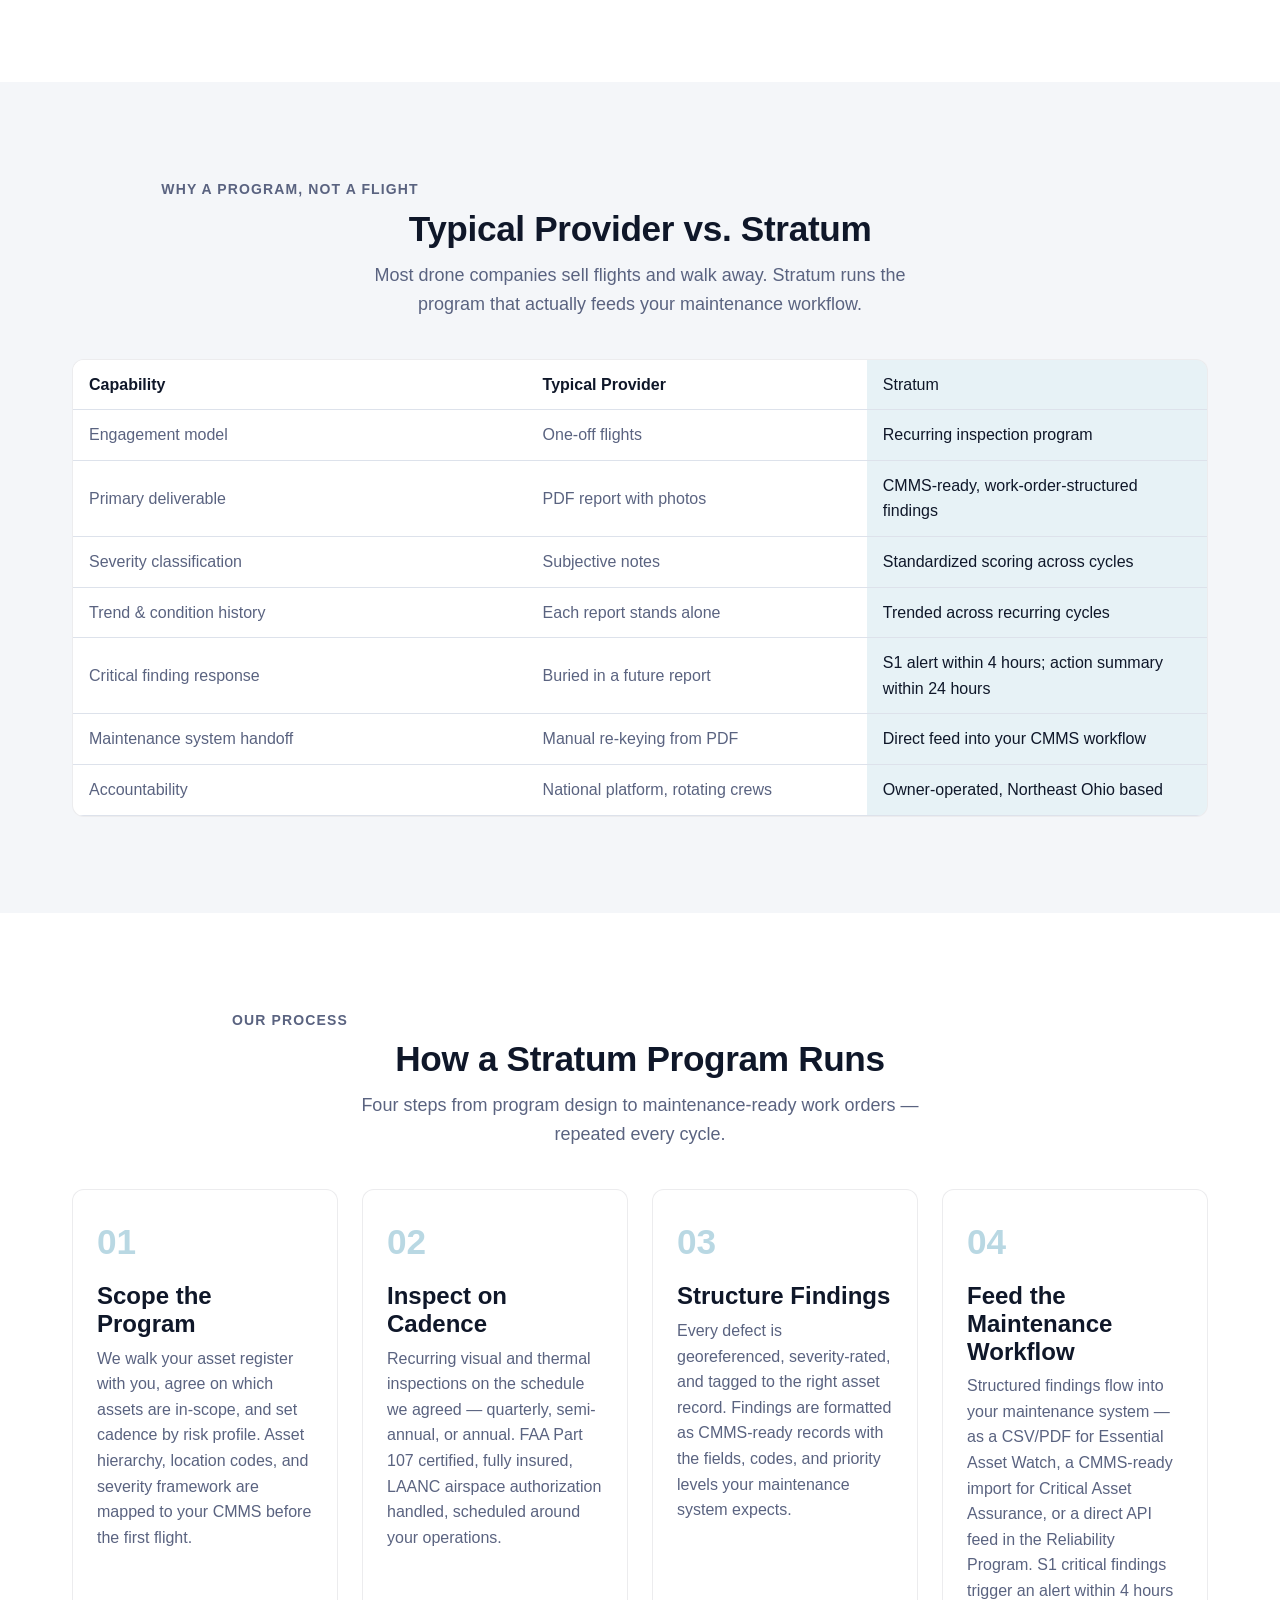
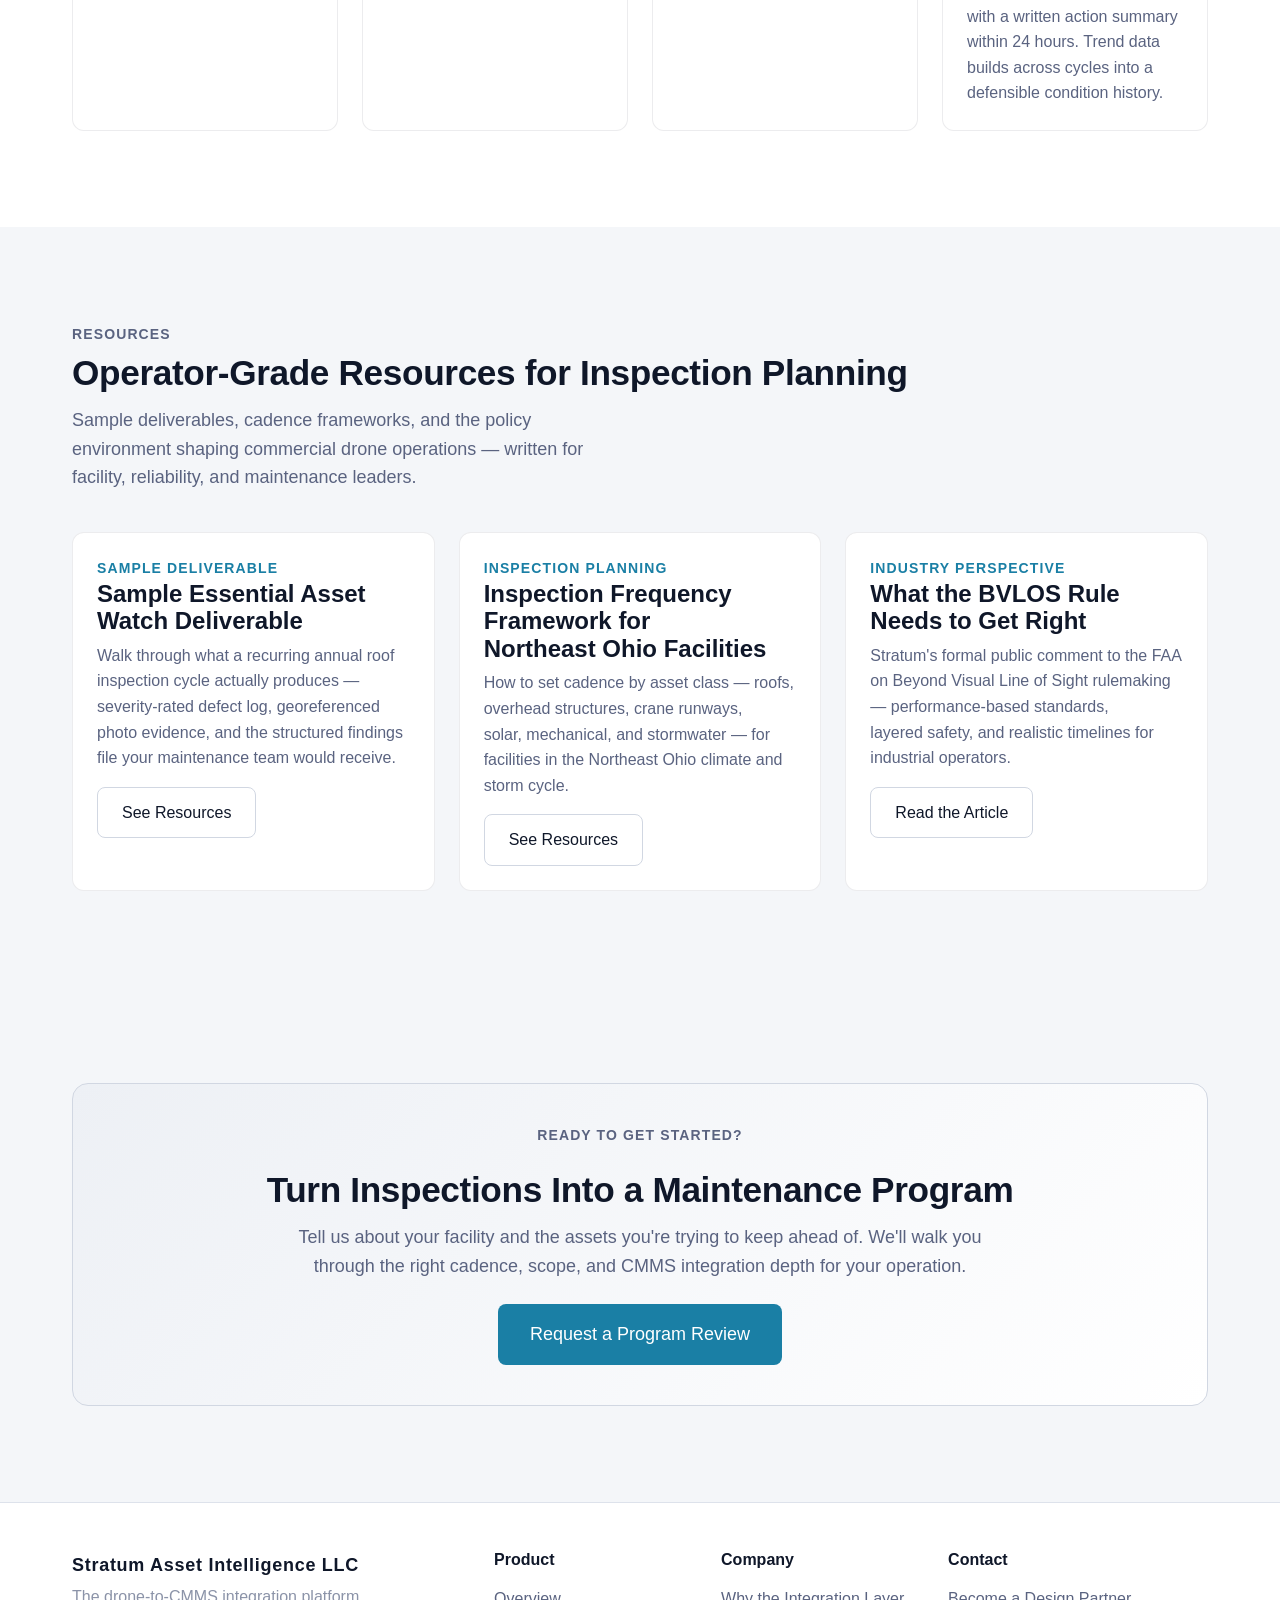
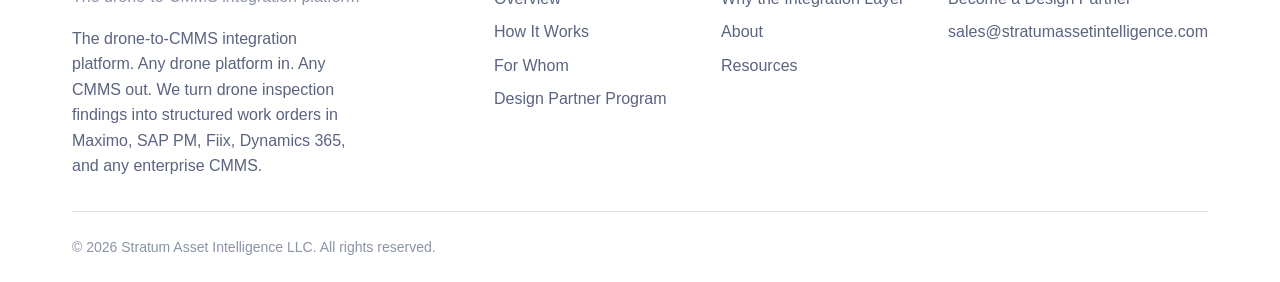
==== commit 0068c133: "chore: global nav/footer/tagline reposition + rename connector→product, how-programs→how-it-works" ====
--- a/index.html
+++ b/index.html
@@ -23,15 +23,14 @@
   <div class="container header-inner">
     <a href="./index.html" class="header-brand">
       <span class="header-brand-name">Stratum Asset Intelligence</span>
-      <span class="header-brand-tagline">Recurring Drone Inspection Programs for Facility Operations</span>
+      <span class="header-brand-tagline">The drone-to-CMMS integration platform</span>
     </a>
 
-    <nav class="nav-desktop" aria-label="Main navigation">
-      <a href="./index.html" class="nav-link">Home</a>
-      <a href="./services.html" class="nav-link">Inspection Programs</a>
-      <a href="./why-stratum.html" class="nav-link">Why Stratum</a>
-      <a href="./how-programs-are-scoped.html" class="nav-link">How We Scope</a>
-      <div class="nav-dropdown" data-nav-dropdown><button class="nav-link nav-dropdown-trigger" aria-haspopup="true" aria-expanded="false" type="button">Products<svg class="nav-dropdown-caret" width="10" height="10" viewBox="0 0 10 10" aria-hidden="true"><path d="M2 4l3 3 3-3" fill="none" stroke="currentColor" stroke-width="1.5" stroke-linecap="round" stroke-linejoin="round"/></svg></button><div class="nav-dropdown-menu" role="menu" aria-label="Products"><div class="nav-dropdown-menu-inner"><a href="./connector.html" class="nav-dropdown-item" role="menuitem"><span class="nav-dropdown-item-title">Stratum Connector</span><span class="nav-dropdown-item-desc">For drone-inspected operations</span></a></div></div></div>
+        <nav class="nav-desktop" aria-label="Main navigation">
+      <a href="./index.html" class="nav-link active" aria-current="page">Home</a>
+      <a href="./product.html" class="nav-link">Product</a>
+      <a href="./how-it-works.html" class="nav-link">How It Works</a>
+      <a href="./industries.html" class="nav-link">For Whom</a>
       <a href="./resources.html" class="nav-link">Resources</a>
       <button class="theme-toggle" data-theme-toggle aria-label="Toggle theme"></button>
       <a href="./contact.html" class="btn btn-primary nav-cta">Contact</a>
@@ -56,20 +55,11 @@
 </header>
 
 <nav class="mobile-nav is-closed" aria-label="Mobile navigation">
-  <a href="./index.html" class="nav-link">Home</a>
-  <a href="./services.html" class="nav-link">Inspection Programs</a>
-  <a href="./why-stratum.html" class="nav-link">Why Stratum</a>
-  <a href="./how-programs-are-scoped.html" class="nav-link">How We Scope</a>
-  <div class="mobile-nav-group" data-mobile-accordion>
-    <button class="nav-link mobile-nav-accordion-trigger" aria-expanded="false" type="button">
-      Products
-      <svg class="nav-dropdown-caret" width="12" height="12" viewBox="0 0 10 10" aria-hidden="true"><path d="M2 4l3 3 3-3" fill="none" stroke="currentColor" stroke-width="1.5" stroke-linecap="round" stroke-linejoin="round"/></svg>
-    </button>
-    <div class="mobile-nav-submenu" hidden>
-      <a href="./connector.html" class="nav-link mobile-nav-subitem">Stratum Connector</a>
-    </div>
-  </div>
-      <a href="./resources.html" class="nav-link">Resources</a>
+  <a href="./index.html" class="nav-link active" aria-current="page">Home</a>
+  <a href="./product.html" class="nav-link">Product</a>
+  <a href="./how-it-works.html" class="nav-link">How It Works</a>
+  <a href="./industries.html" class="nav-link">For Whom</a>
+  <a href="./resources.html" class="nav-link">Resources</a>
   <a href="./contact.html" class="btn btn-primary">Contact</a>
 </nav>
 
@@ -81,7 +71,7 @@
       <img src="./assets/images/hero.png" alt="" loading="eager" width="1920" height="1080">
     </div>
     <div class="container hero-content">
-      <p class="overline">Recurring Drone Inspection Programs for Facility Operations</p>
+      <p class="overline">The drone-to-CMMS integration platform</p>
       <h1>Scheduled Drone Inspections That Feed Your Maintenance System.</h1>
       <p>Stratum Asset Intelligence runs recurring inspection programs for industrial and commercial facilities in Northeast Ohio. Quarterly, semi-annual, or annual cadence — every finding lands in your CMMS as a structured, work-order-ready record. Not a PDF.</p>
       <div class="hero-actions">
@@ -323,32 +313,29 @@
     <div class="footer-grid">
       <div class="footer-brand">
         <span class="footer-brand-name">Stratum Asset Intelligence LLC</span>
-        <span class="footer-brand-tagline">Recurring Drone Inspection Programs for Facility Operations</span>
-        <p>Scheduled drone inspections that feed your maintenance system. Recurring programs with CMMS-ready work orders, owner-operated from Northeast Ohio.</p>
+        <span class="footer-brand-tagline">The drone-to-CMMS integration platform</span>
+        <p>The drone-to-CMMS integration platform. Any drone platform in. Any CMMS out. We turn drone inspection findings into structured work orders in Maximo, SAP PM, Fiix, Dynamics 365, and any enterprise CMMS.</p>
       </div>
 
       <div class="footer-col">
-        <h4>Inspection Programs</h4>
-        <a href="./services.html#essential-asset-watch">Essential Asset Watch</a>
-        <a href="./services.html#critical-asset-assurance">Critical Asset Assurance</a>
-        <a href="./services.html#reliability-program">Reliability Program</a>
-        <a href="./services.html">Compare Programs</a>
+        <h4>Product</h4>
+        <a href="./product.html">Overview</a>
+        <a href="./how-it-works.html">How It Works</a>
+        <a href="./industries.html">For Whom</a>
+        <a href="./contact.html?program=design-partner">Design Partner Program</a>
       </div>
 
       <div class="footer-col">
         <h4>Company</h4>
-        <a href="./why-stratum.html">Why Stratum</a>
-        <a href="./how-programs-are-scoped.html">How We Scope</a>
+        <a href="./why-stratum.html">Why the Integration Layer</a>
         <a href="./about.html">About</a>
-        <a href="./industries.html">Industries</a>
         <a href="./resources.html">Resources</a>
       </div>
 
       <div class="footer-col">
         <h4>Contact</h4>
-        <a href="./contact.html">Start a Program Conversation</a>
+        <a href="./contact.html?program=design-partner">Become a Design Partner</a>
         <a href="mailto:sales@stratumassetintelligence.com">sales@stratumassetintelligence.com</a>
-        <a href="tel:+12165120667">Northeast Ohio</a>
       </div>
     </div>
 
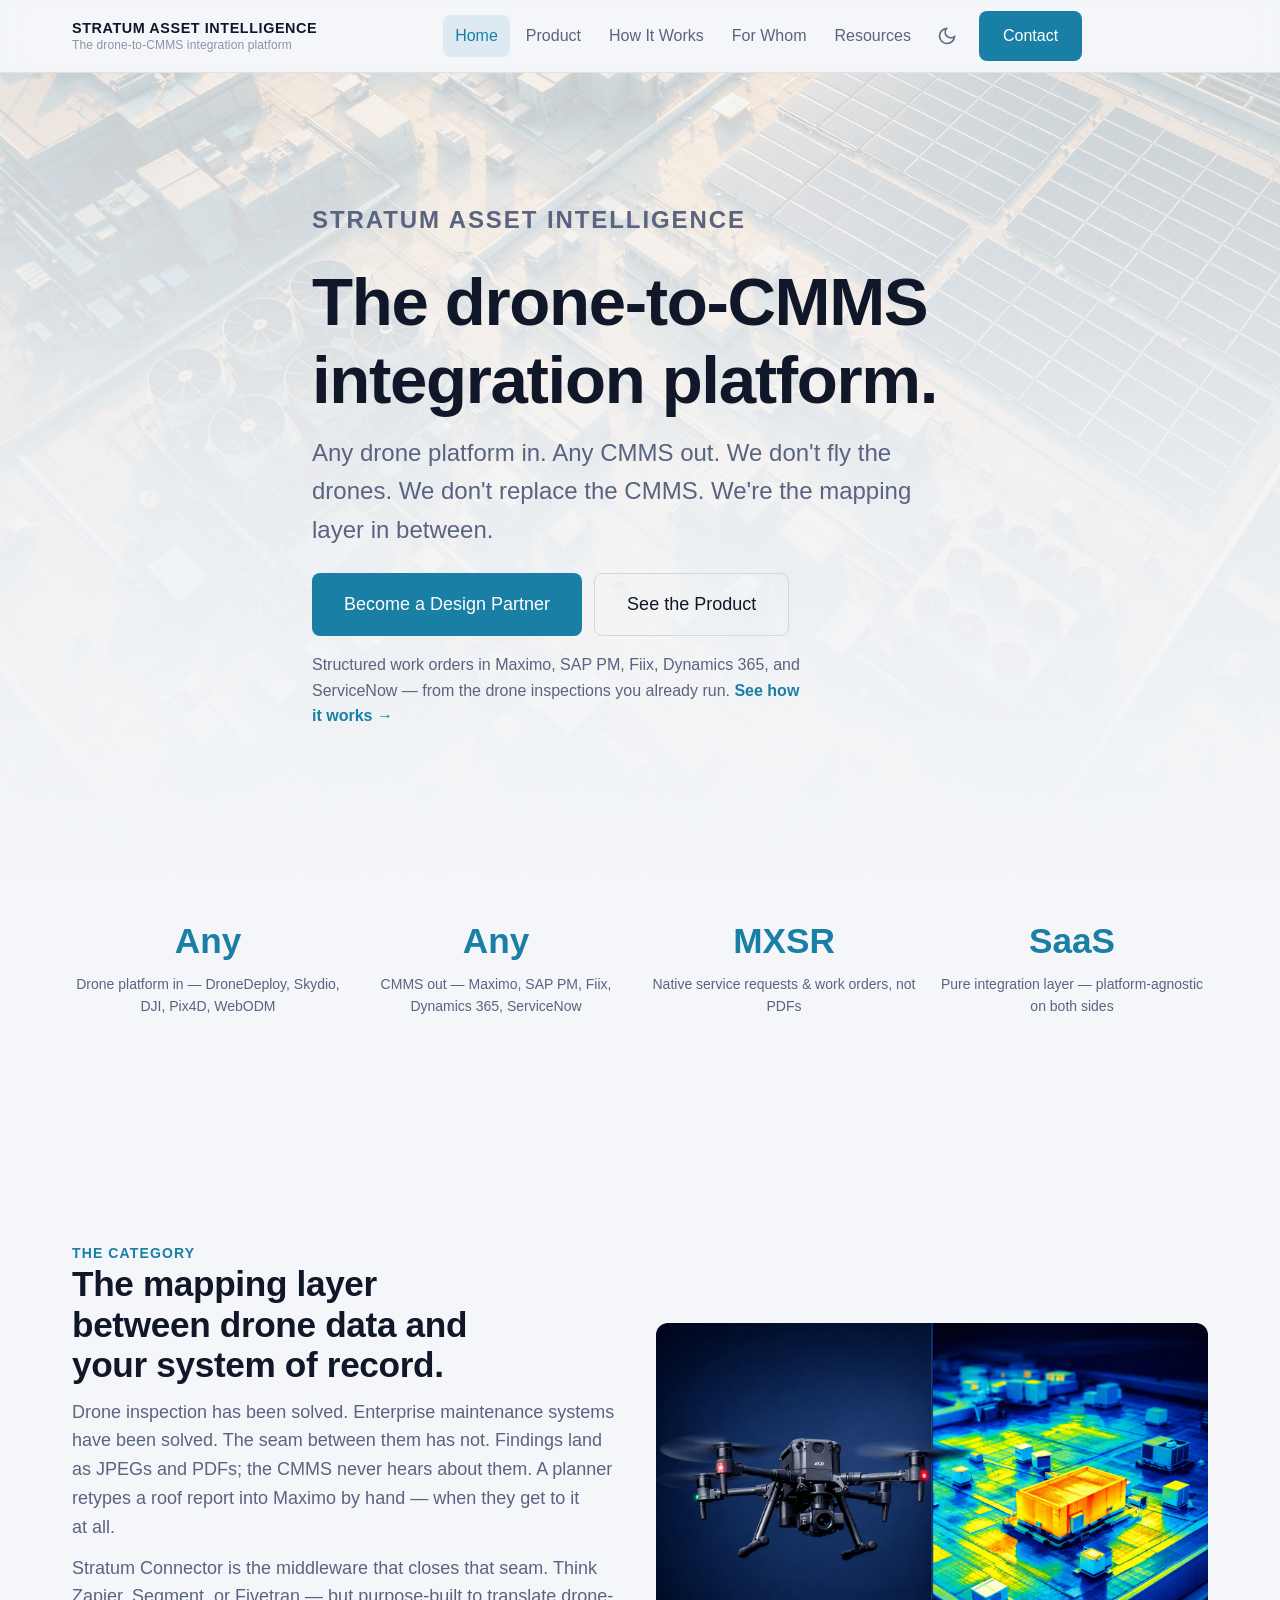
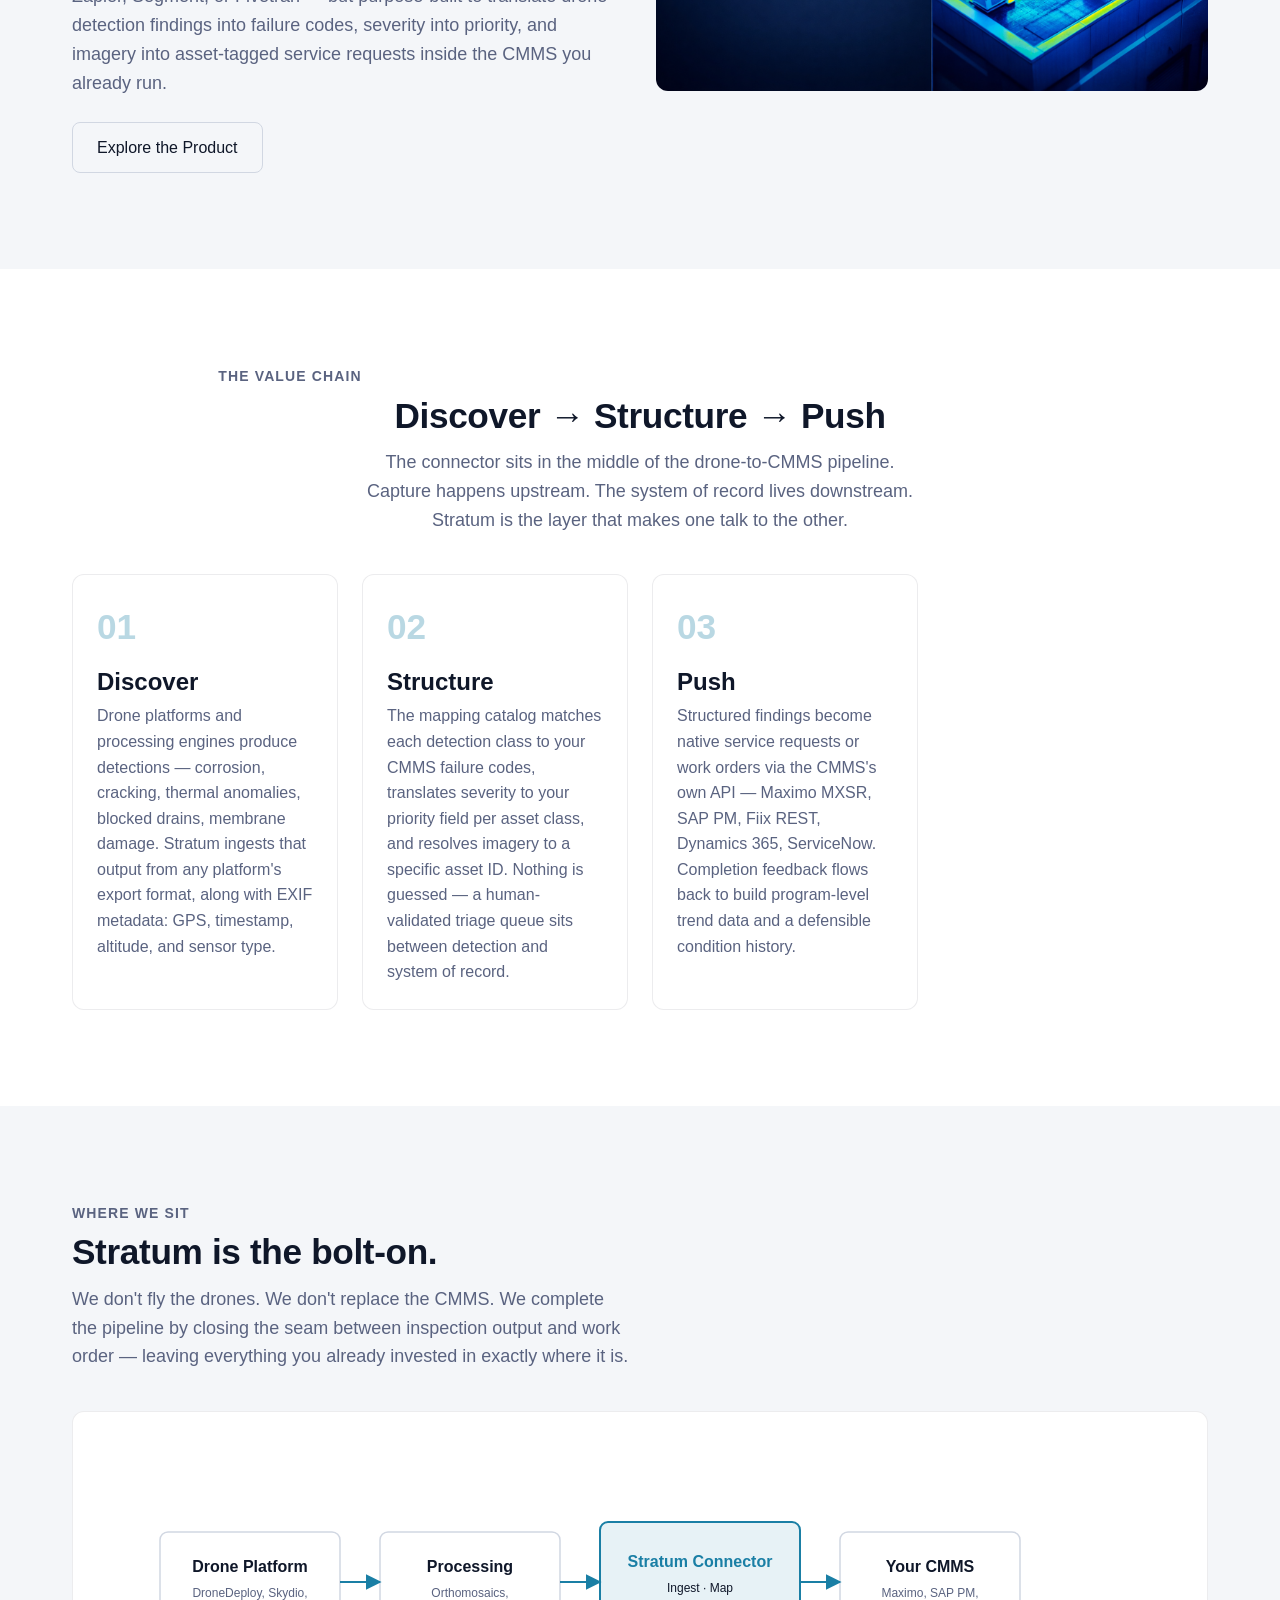
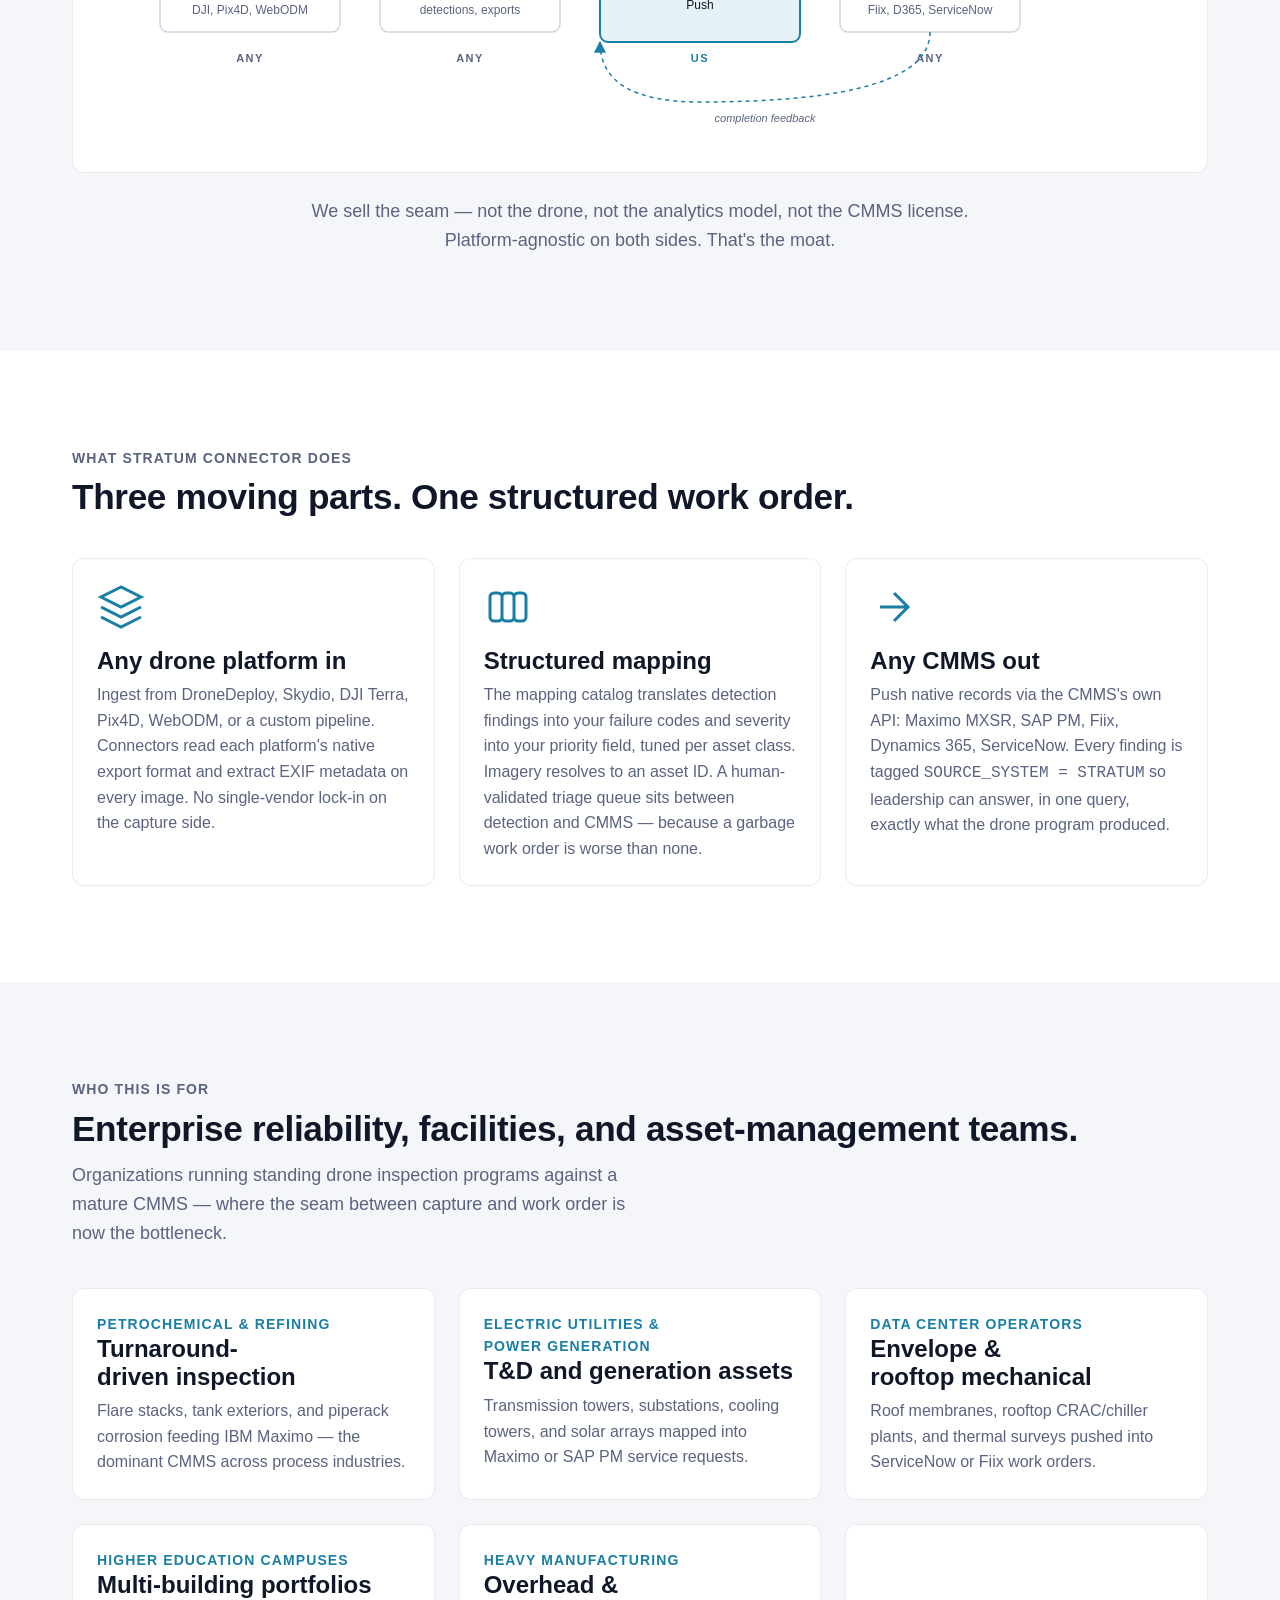
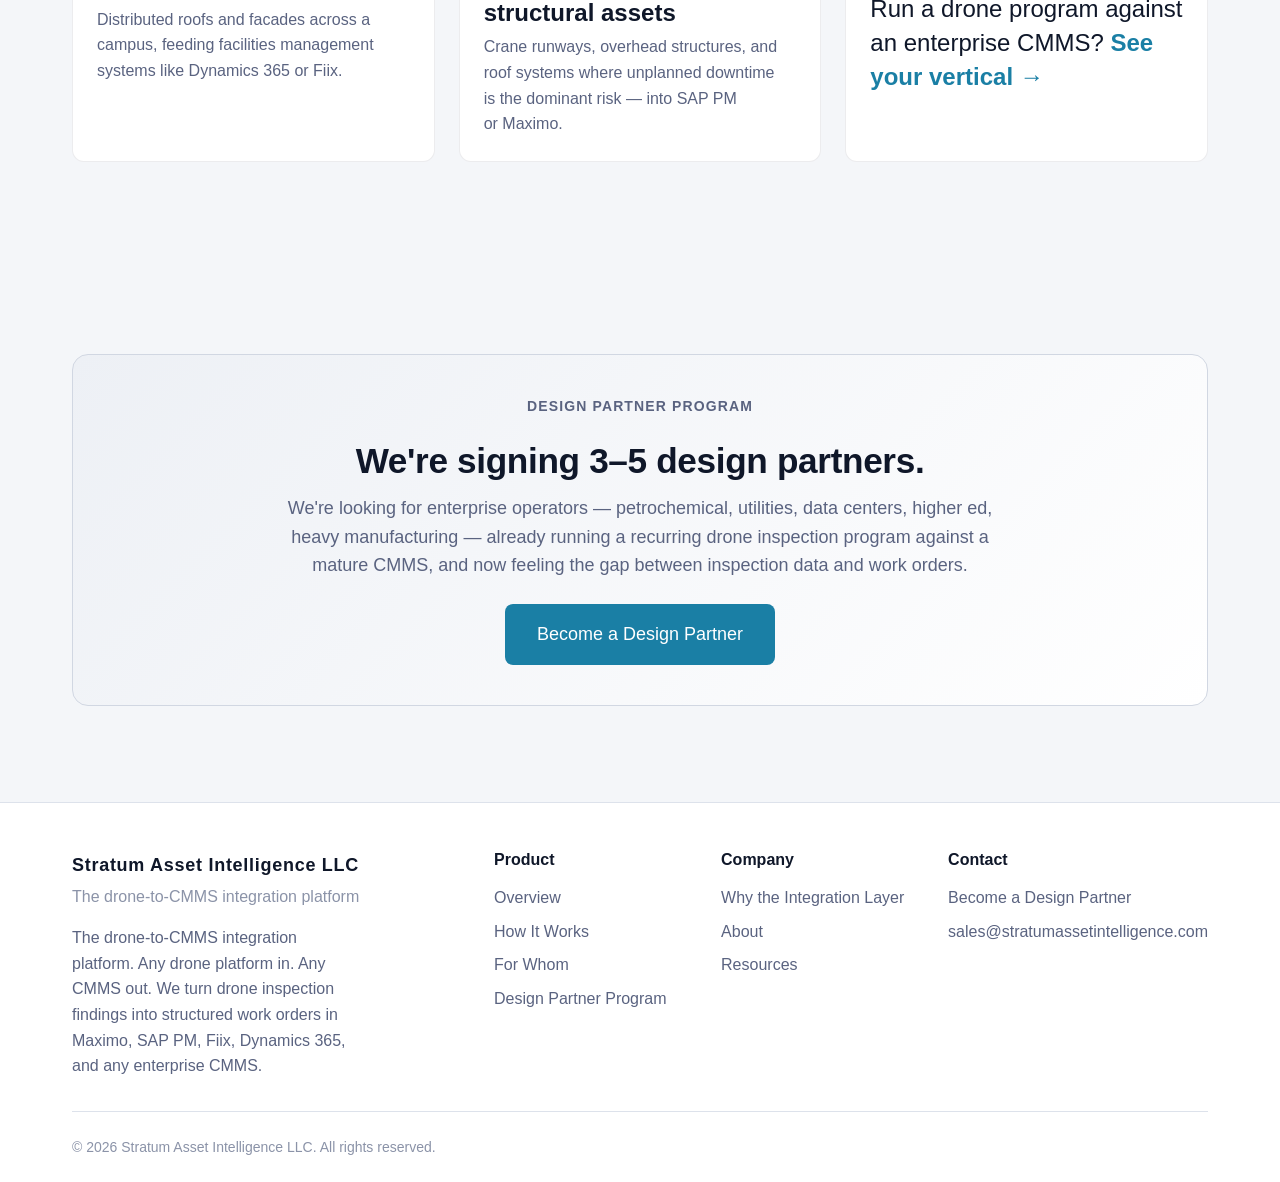
==== commit 2a2503ea: "feat: rewrite home page as drone-to-CMMS integration platform (category hero, value chain, bolt-on d" ====
--- a/index.html
+++ b/index.html
@@ -3,10 +3,10 @@
 <head>
 <meta charset="UTF-8">
 <meta name="viewport" content="width=device-width, initial-scale=1.0">
-<title>Stratum Asset Intelligence — Recurring Drone Inspection Programs &amp; CMMS Integration</title>
-<meta name="description" content="Stratum Asset Intelligence runs recurring drone inspection programs for industrial and commercial facilities in Northeast Ohio. Scheduled inspections that feed your CMMS — structured work orders, not PDFs.">
-<meta property="og:title" content="Stratum Asset Intelligence — Recurring Drone Inspection Programs">
-<meta property="og:description" content="Scheduled drone inspections that feed your maintenance system. Recurring programs with CMMS-ready work orders for facilities in Northeast Ohio.">
+<title>Stratum Asset Intelligence — The Drone-to-CMMS Integration Platform</title>
+<meta name="description" content="Stratum Asset Intelligence is the drone-to-CMMS integration platform. Turn drone inspection findings into structured work orders in Maximo, SAP PM, Fiix, IBM Envizi, or any enterprise CMMS. Any drone platform in. Any CMMS out.">
+<meta property="og:title" content="The Drone-to-CMMS Integration Platform — Stratum Asset Intelligence">
+<meta property="og:description" content="Any drone platform in. Any CMMS out. We don't fly the drones. We don't replace the CMMS. We're the mapping layer in between.">
 <meta property="og:type" content="website">
 
 <link href="https://api.fontshare.com/v2/css?f[]=general-sans@400,500,600,700&f[]=satoshi@400,500,600,700&display=swap" rel="stylesheet">
@@ -71,236 +71,226 @@
       <img src="./assets/images/hero.png" alt="" loading="eager" width="1920" height="1080">
     </div>
     <div class="container hero-content">
-      <p class="overline">The drone-to-CMMS integration platform</p>
-      <h1>Scheduled Drone Inspections That Feed Your Maintenance System.</h1>
-      <p>Stratum Asset Intelligence runs recurring inspection programs for industrial and commercial facilities in Northeast Ohio. Quarterly, semi-annual, or annual cadence — every finding lands in your CMMS as a structured, work-order-ready record. Not a PDF.</p>
+      <p class="overline">Stratum Asset Intelligence</p>
+      <h1>The drone-to-CMMS integration platform.</h1>
+      <p>Any drone platform in. Any CMMS out. We don't fly the drones. We don't replace the CMMS. We're the mapping layer in between.</p>
       <div class="hero-actions">
-        <a href="./contact.html" class="btn btn-primary btn-lg">Request a Program Review</a>
-        <a href="./services.html" class="btn btn-outline btn-lg">Compare Inspection Programs</a>
+        <a href="./contact.html?program=design-partner" class="btn btn-primary btn-lg">Become a Design Partner</a>
+        <a href="./product.html" class="btn btn-outline btn-lg">See the Product</a>
       </div>
       <p style="margin-top:var(--space-4);font-size:var(--text-sm);color:var(--color-text-muted);">
-        Already running drone inspections — in-house or vendor-flown? <a href="./connector.html" style="color:var(--color-primary);font-weight:600;text-decoration:none;">See the Stratum Connector &rarr;</a>
+        Structured work orders in Maximo, SAP PM, Fiix, Dynamics 365, and ServiceNow &mdash; from the drone inspections you already run. <a href="./how-it-works.html" style="color:var(--color-primary);font-weight:600;text-decoration:none;">See how it works &rarr;</a>
       </p>
     </div>
   </section>
 
-  <!-- Stats -->
+  <!-- Stats / positioning bar -->
   <section class="section" style="padding-top:0;">
     <div class="container">
       <div class="stats-bar">
         <div class="stat-item fade-in">
-          <div class="stat-value">100%</div>
-          <div class="stat-label">CMMS-Ready Work Orders</div>
+          <div class="stat-value">Any</div>
+          <div class="stat-label">Drone platform in &mdash; DroneDeploy, Skydio, DJI, Pix4D, WebODM</div>
         </div>
         <div class="stat-item fade-in">
-          <div class="stat-value">Q / SA / A</div>
-          <div class="stat-label">Quarterly, Semi-Annual, or Annual Programs</div>
+          <div class="stat-value">Any</div>
+          <div class="stat-label">CMMS out &mdash; Maximo, SAP PM, Fiix, Dynamics 365, ServiceNow</div>
         </div>
         <div class="stat-item fade-in">
-          <div class="stat-value">4 hr</div>
-          <div class="stat-label">S1 Critical Finding Alert</div>
+          <div class="stat-value">MXSR</div>
+          <div class="stat-label">Native service requests &amp; work orders, not PDFs</div>
         </div>
         <div class="stat-item fade-in">
-          <div class="stat-value">NEO</div>
-          <div class="stat-label">Owner-operated, FAA-certified, and fully insured.</div>
-        </div>
-      </div>
-    </div>
-  </section>
-
-  <!-- What We Do -->
+          <div class="stat-value">SaaS</div>
+          <div class="stat-label">Pure integration layer &mdash; platform-agnostic on both sides</div>
+        </div>
+      </div>
+    </div>
+  </section>
+
+  <!-- Category framing -->
   <section class="section">
     <div class="container">
       <div class="two-col">
         <div class="fade-in">
-          <p class="overline">What We Do</p>
-          <h2>Inspection Programs Built for Maintenance Teams</h2>
-          <p style="color:var(--color-text-muted);margin-top:var(--space-3);">Most drone providers sell one-off flights and hand back a PDF. Stratum runs recurring inspection cycles on the hard-to-reach, expensive-to-fail assets your maintenance team is already accountable for — roofs, overhead structures, crane runways, elevated systems, solar arrays, tanks, facades, and rooftop mechanical infrastructure.</p>
-          <p style="color:var(--color-text-muted);margin-top:var(--space-3);">Every inspection produces structured, severity-rated findings with asset tags, location codes, and trend data — formatted for IBM Maximo, FIIX, UpKeep, Microsoft Dynamics 365, or whatever your maintenance team already runs. Your technicians get work orders. Your leadership gets a defensible condition history.</p>
-          <a href="./services.html" class="btn btn-outline mt-6">Compare Inspection Programs</a>
+          <p class="overline">The Category</p>
+          <h2>The mapping layer between drone data and your system of record.</h2>
+          <p style="color:var(--color-text-muted);margin-top:var(--space-3);">Drone inspection has been solved. Enterprise maintenance systems have been solved. The seam between them has not. Findings land as JPEGs and PDFs; the CMMS never hears about them. A planner retypes a roof report into Maximo by hand &mdash; when they get to it at all.</p>
+          <p style="color:var(--color-text-muted);margin-top:var(--space-3);">Stratum Connector is the middleware that closes that seam. Think Zapier, Segment, or Fivetran &mdash; but purpose-built to translate drone-detection findings into failure codes, severity into priority, and imagery into asset-tagged service requests inside the CMMS you already run.</p>
+          <a href="./product.html" class="btn btn-outline mt-6">Explore the Product</a>
         </div>
         <div class="two-col-img fade-in">
-          <img src="./assets/images/services.png" alt="Drone inspection with thermal imaging overlay" loading="lazy" width="1200" height="675">
-        </div>
-      </div>
-    </div>
-  </section>
-
-  <!-- Programs Overview -->
+          <img src="./assets/images/services.png" alt="Drone inspection findings mapped into a maintenance system" loading="lazy" width="1200" height="675">
+        </div>
+      </div>
+    </div>
+  </section>
+
+  <!-- Value chain: Discover -> Structure -> Push -->
   <section class="section" style="background:var(--color-surface);">
     <div class="container">
+      <div class="section-header text-center fade-in" style="margin-inline:auto;">
+        <p class="overline">The Value Chain</p>
+        <h2>Discover &rarr; Structure &rarr; Push</h2>
+        <p style="margin-inline:auto;">The connector sits in the middle of the drone-to-CMMS pipeline. Capture happens upstream. The system of record lives downstream. Stratum is the layer that makes one talk to the other.</p>
+      </div>
+
+      <div class="process-steps">
+        <div class="process-step card fade-in">
+          <div class="step-number">01</div>
+          <h3>Discover</h3>
+          <p>Drone platforms and processing engines produce detections &mdash; corrosion, cracking, thermal anomalies, blocked drains, membrane damage. Stratum ingests that output from any platform's export format, along with EXIF metadata: GPS, timestamp, altitude, and sensor type.</p>
+        </div>
+        <div class="process-step card fade-in">
+          <div class="step-number">02</div>
+          <h3>Structure</h3>
+          <p>The mapping catalog matches each detection class to your CMMS failure codes, translates severity to your priority field per asset class, and resolves imagery to a specific asset ID. Nothing is guessed &mdash; a human-validated triage queue sits between detection and system of record.</p>
+        </div>
+        <div class="process-step card fade-in">
+          <div class="step-number">03</div>
+          <h3>Push</h3>
+          <p>Structured findings become native service requests or work orders via the CMMS's own API &mdash; Maximo MXSR, SAP PM, Fiix REST, Dynamics 365, ServiceNow. Completion feedback flows back to build program-level trend data and a defensible condition history.</p>
+        </div>
+      </div>
+    </div>
+  </section>
+
+  <!-- Bolt-on architecture diagram -->
+  <section class="section">
+    <div class="container">
       <div class="section-header fade-in">
-        <p class="overline">Our Programs</p>
-        <h2>Three Recurring Programs. One Maintenance-Ready Output.</h2>
-        <p>Choose the cadence and depth that matches the risk profile of your assets — from annual roof watch to managed reliability programs with CMMS integration.</p>
+        <p class="overline">Where We Sit</p>
+        <h2>Stratum is the bolt-on.</h2>
+        <p>We don't fly the drones. We don't replace the CMMS. We complete the pipeline by closing the seam between inspection output and work order &mdash; leaving everything you already invested in exactly where it is.</p>
+      </div>
+
+      <div class="card fade-in" style="padding:var(--space-10) var(--space-6);overflow-x:auto;">
+        <svg viewBox="0 0 1000 280" style="width:100%;height:auto;max-width:1000px;margin:0 auto;display:block;" role="img" aria-label="Flow diagram: any drone platform connects to any processing platform, which connects through Stratum Connector to any CMMS.">
+          <defs>
+            <marker id="arrow" viewBox="0 0 10 10" refX="9" refY="5" markerWidth="8" markerHeight="8" orient="auto-start-reverse">
+              <path d="M0,0 L10,5 L0,10 z" fill="var(--color-primary)"/>
+            </marker>
+          </defs>
+          <g font-family="General Sans, sans-serif">
+            <rect x="20" y="80" width="180" height="100" rx="8" fill="var(--color-surface)" stroke="var(--color-border)" stroke-width="1.5"/>
+            <text x="110" y="120" text-anchor="middle" font-size="16" font-weight="600" fill="var(--color-text)">Drone Platform</text>
+            <text x="110" y="145" text-anchor="middle" font-size="12" fill="var(--color-text-muted)">DroneDeploy, Skydio,</text>
+            <text x="110" y="162" text-anchor="middle" font-size="12" fill="var(--color-text-muted)">DJI, Pix4D, WebODM</text>
+            <text x="110" y="210" text-anchor="middle" font-size="11" font-weight="600" letter-spacing="1.5" fill="var(--color-text-muted)">ANY</text>
+
+            <rect x="240" y="80" width="180" height="100" rx="8" fill="var(--color-surface)" stroke="var(--color-border)" stroke-width="1.5"/>
+            <text x="330" y="120" text-anchor="middle" font-size="16" font-weight="600" fill="var(--color-text)">Processing</text>
+            <text x="330" y="145" text-anchor="middle" font-size="12" fill="var(--color-text-muted)">Orthomosaics,</text>
+            <text x="330" y="162" text-anchor="middle" font-size="12" fill="var(--color-text-muted)">detections, exports</text>
+            <text x="330" y="210" text-anchor="middle" font-size="11" font-weight="600" letter-spacing="1.5" fill="var(--color-text-muted)">ANY</text>
+
+            <rect x="460" y="70" width="200" height="120" rx="8" fill="var(--color-primary-light)" stroke="var(--color-primary)" stroke-width="2"/>
+            <text x="560" y="115" text-anchor="middle" font-size="16" font-weight="700" fill="var(--color-primary)">Stratum Connector</text>
+            <text x="560" y="140" text-anchor="middle" font-size="12" fill="var(--color-text)">Ingest &middot; Map</text>
+            <text x="560" y="157" text-anchor="middle" font-size="12" fill="var(--color-text)">Push</text>
+            <text x="560" y="210" text-anchor="middle" font-size="11" font-weight="700" letter-spacing="1.5" fill="var(--color-primary)">US</text>
+
+            <rect x="700" y="80" width="180" height="100" rx="8" fill="var(--color-surface)" stroke="var(--color-border)" stroke-width="1.5"/>
+            <text x="790" y="120" text-anchor="middle" font-size="16" font-weight="600" fill="var(--color-text)">Your CMMS</text>
+            <text x="790" y="145" text-anchor="middle" font-size="12" fill="var(--color-text-muted)">Maximo, SAP PM,</text>
+            <text x="790" y="162" text-anchor="middle" font-size="12" fill="var(--color-text-muted)">Fiix, D365, ServiceNow</text>
+            <text x="790" y="210" text-anchor="middle" font-size="11" font-weight="600" letter-spacing="1.5" fill="var(--color-text-muted)">ANY</text>
+
+            <line x1="200" y1="130" x2="240" y2="130" stroke="var(--color-primary)" stroke-width="2" marker-end="url(#arrow)"/>
+            <line x1="420" y1="130" x2="460" y2="130" stroke="var(--color-primary)" stroke-width="2" marker-end="url(#arrow)"/>
+            <line x1="660" y1="130" x2="700" y2="130" stroke="var(--color-primary)" stroke-width="2" marker-end="url(#arrow)"/>
+
+            <path d="M 790 180 Q 790 250 560 250 Q 460 250 460 190" fill="none" stroke="var(--color-primary)" stroke-width="1.5" stroke-dasharray="4 4" marker-end="url(#arrow)"/>
+            <text x="625" y="270" text-anchor="middle" font-size="11" font-style="italic" fill="var(--color-text-muted)">completion feedback</text>
+          </g>
+        </svg>
+      </div>
+
+      <p style="color:var(--color-text-muted);margin-top:var(--space-6);text-align:center;max-width:72ch;margin-inline:auto;">
+        We sell the seam &mdash; not the drone, not the analytics model, not the CMMS license.
+        Platform-agnostic on both sides. That's the moat.
+      </p>
+    </div>
+  </section>
+
+  <!-- What Stratum Connector does -->
+  <section class="section" style="background:var(--color-surface);">
+    <div class="container">
+      <div class="section-header fade-in">
+        <p class="overline">What Stratum Connector Does</p>
+        <h2>Three moving parts. One structured work order.</h2>
       </div>
 
       <div class="feature-grid feature-grid--3">
         <div class="card feature-card fade-in">
           <svg class="feature-icon" viewBox="0 0 24 24" fill="none" stroke="currentColor" stroke-width="1.5"><path d="M12 2L2 7l10 5 10-5-10-5zM2 17l10 5 10-5M2 12l10 5 10-5"/></svg>
-          <h3>Essential Asset Watch</h3>
-          <p><strong>Annual or semi-annual visual inspection</strong> of roofs and primary exterior assets. Severity-rated defect log, georeferenced photo evidence, and a structured findings deliverable (PDF and CSV) after each flight. The baseline program for facility teams that want a defensible condition record without standing up a full reliability function.</p>
-          <p style="color:var(--color-text-muted);font-size:var(--text-sm);margin-top:var(--space-3);"><strong>Best for:</strong> Roofs, facades, building envelope &mdash; single-site or small portfolio.</p>
-          <p style="color:var(--color-text-muted);font-size:var(--text-sm);"><strong>Cadence:</strong> Annual or semi-annual. <strong>Output:</strong> PDF + CSV findings.</p>
-          <a href="./services.html#essential-asset-watch" class="btn btn-outline mt-4">Learn More</a>
-        </div>
-
+          <h3>Any drone platform in</h3>
+          <p>Ingest from DroneDeploy, Skydio, DJI Terra, Pix4D, WebODM, or a custom pipeline. Connectors read each platform's native export format and extract EXIF metadata on every image. No single-vendor lock-in on the capture side.</p>
+        </div>
         <div class="card feature-card fade-in">
           <svg class="feature-icon" viewBox="0 0 24 24" fill="none" stroke="currentColor" stroke-width="1.5"><path d="M9 17V7m0 10a2 2 0 01-2 2H5a2 2 0 01-2-2V7a2 2 0 012-2h2a2 2 0 012 2m0 10a2 2 0 002 2h2a2 2 0 002-2M9 7a2 2 0 012-2h2a2 2 0 012 2m0 10V7m0 10a2 2 0 002 2h2a2 2 0 002-2V7a2 2 0 00-2-2h-2a2 2 0 00-2 2"/></svg>
-          <h3>Critical Asset Assurance</h3>
-          <p><strong>Quarterly visual and thermal program</strong> on the assets where failure is most expensive &mdash; crane runways, overhead structures, rooftop mechanical, solar arrays, and tank exteriors. Severity ratings, trend reporting, an S1 alert within 4 hours with a written action summary within 24 hours, and CMMS-ready work order records after each flight.</p>
-          <p style="color:var(--color-text-muted);font-size:var(--text-sm);margin-top:var(--space-3);"><strong>Best for:</strong> Manufacturing, distribution, utilities, energy &mdash; anywhere unplanned downtime is the dominant risk.</p>
-          <p style="color:var(--color-text-muted);font-size:var(--text-sm);"><strong>Cadence:</strong> Quarterly visual + thermal. <strong>Output:</strong> Structured findings + CMMS-ready import.</p>
-          <a href="./services.html#critical-asset-assurance" class="btn btn-outline mt-4">Learn More</a>
-        </div>
-
+          <h3>Structured mapping</h3>
+          <p>The mapping catalog translates detection findings into your failure codes and severity into your priority field, tuned per asset class. Imagery resolves to an asset ID. A human-validated triage queue sits between detection and CMMS &mdash; because a garbage work order is worse than none.</p>
+        </div>
         <div class="card feature-card fade-in">
-          <svg class="feature-icon" viewBox="0 0 24 24" fill="none" stroke="currentColor" stroke-width="1.5"><path d="M9 5H7a2 2 0 00-2 2v12a2 2 0 002 2h10a2 2 0 002-2V7a2 2 0 00-2-2h-2M9 5a2 2 0 002 2h2a2 2 0 002-2M9 5a2 2 0 012-2h2a2 2 0 012 2m-6 9l2 2 4-4"/></svg>
-          <h3>Reliability Program</h3>
-          <p><strong>Managed inspection program with direct CMMS integration.</strong> Stratum scopes the asset register, sets cadence per asset class, ingests findings directly into your maintenance system via API or managed feed, and reviews trends and program performance with you each cycle. Replaces ad-hoc inspection spend with a planned reliability function.</p>
-          <p style="color:var(--color-text-muted);font-size:var(--text-sm);margin-top:var(--space-3);"><strong>Best for:</strong> Facility leaders standardizing inspection practice across multiple assets, sites, or asset classes.</p>
-          <p style="color:var(--color-text-muted);font-size:var(--text-sm);"><strong>Cadence:</strong> Per asset class, managed. <strong>Output:</strong> Direct API or managed CMMS feed.</p>
-          <p style="font-size:var(--text-sm);margin-top:var(--space-3);padding-top:var(--space-3);border-top:1px solid var(--color-divider);color:var(--color-text-muted);">Already have a drone program? The connector underneath this program is available standalone &mdash; <a href="./connector.html" style="color:var(--color-primary);font-weight:600;text-decoration:none;">Stratum Connector &rarr;</a></p>
-          <a href="./services.html#reliability-program" class="btn btn-outline mt-4">Learn More</a>
-        </div>
-      </div>
-    </div>
-  </section>
-
-  <!-- Differentiation -->
+          <svg class="feature-icon" viewBox="0 0 24 24" fill="none" stroke="currentColor" stroke-width="1.5"><path d="M5 12h14M12 5l7 7-7 7"/></svg>
+          <h3>Any CMMS out</h3>
+          <p>Push native records via the CMMS's own API: Maximo MXSR, SAP PM, Fiix, Dynamics 365, ServiceNow. Every finding is tagged <code>SOURCE_SYSTEM = STRATUM</code> so leadership can answer, in one query, exactly what the drone program produced.</p>
+        </div>
+      </div>
+    </div>
+  </section>
+
+  <!-- Who this is for -->
   <section class="section">
     <div class="container">
-      <div class="section-header text-center fade-in" style="margin-inline:auto;">
-        <p class="overline">Why a Program, Not a Flight</p>
-        <h2>Typical Provider vs. Stratum</h2>
-        <p style="margin-inline:auto;">Most drone companies sell flights and walk away. Stratum runs the program that actually feeds your maintenance workflow.</p>
-      </div>
-
-      <div class="comparison-table card fade-in" style="padding:0;overflow:hidden;">
-        <table>
-          <thead>
-            <tr>
-              <th style="width:40%;">Capability</th>
-              <th style="width:30%;">Typical Provider</th>
-              <th style="width:30%;" class="highlight-col">Stratum</th>
-            </tr>
-          </thead>
-          <tbody>
-            <tr>
-              <td>Engagement model</td>
-              <td>One-off flights</td>
-              <td class="highlight-col">Recurring inspection program</td>
-            </tr>
-            <tr>
-              <td>Primary deliverable</td>
-              <td>PDF report with photos</td>
-              <td class="highlight-col">CMMS-ready, work-order-structured findings</td>
-            </tr>
-            <tr>
-              <td>Severity classification</td>
-              <td>Subjective notes</td>
-              <td class="highlight-col">Standardized scoring across cycles</td>
-            </tr>
-            <tr>
-              <td>Trend &amp; condition history</td>
-              <td>Each report stands alone</td>
-              <td class="highlight-col">Trended across recurring cycles</td>
-            </tr>
-            <tr>
-              <td>Critical finding response</td>
-              <td>Buried in a future report</td>
-              <td class="highlight-col">S1 alert within 4 hours; action summary within 24 hours</td>
-            </tr>
-            <tr>
-              <td>Maintenance system handoff</td>
-              <td>Manual re-keying from PDF</td>
-              <td class="highlight-col">Direct feed into your CMMS workflow</td>
-            </tr>
-            <tr>
-              <td>Accountability</td>
-              <td>National platform, rotating crews</td>
-              <td class="highlight-col">Owner-operated, Northeast Ohio based</td>
-            </tr>
-          </tbody>
-        </table>
-      </div>
-    </div>
-  </section>
-
-  <!-- Process -->
-  <section class="section" style="background:var(--color-surface);">
-    <div class="container">
-      <div class="section-header text-center fade-in" style="margin-inline:auto;">
-        <p class="overline">Our Process</p>
-        <h2>How a Stratum Program Runs</h2>
-        <p style="margin-inline:auto;">Four steps from program design to maintenance-ready work orders — repeated every cycle.</p>
-      </div>
-
-      <div class="process-steps">
-        <div class="process-step card fade-in">
-          <div class="step-number">01</div>
-          <h3>Scope the Program</h3>
-          <p>We walk your asset register with you, agree on which assets are in-scope, and set cadence by risk profile. Asset hierarchy, location codes, and severity framework are mapped to your CMMS before the first flight.</p>
-        </div>
-        <div class="process-step card fade-in">
-          <div class="step-number">02</div>
-          <h3>Inspect on Cadence</h3>
-          <p>Recurring visual and thermal inspections on the schedule we agreed — quarterly, semi-annual, or annual. FAA Part 107 certified, fully insured, LAANC airspace authorization handled, scheduled around your operations.</p>
-        </div>
-        <div class="process-step card fade-in">
-          <div class="step-number">03</div>
-          <h3>Structure Findings</h3>
-          <p>Every defect is georeferenced, severity-rated, and tagged to the right asset record. Findings are formatted as CMMS-ready records with the fields, codes, and priority levels your maintenance system expects.</p>
-        </div>
-        <div class="process-step card fade-in">
-          <div class="step-number">04</div>
-          <h3>Feed the Maintenance Workflow</h3>
-          <p>Structured findings flow into your maintenance system &mdash; as a CSV/PDF for Essential Asset Watch, a CMMS-ready import for Critical Asset Assurance, or a direct API feed in the Reliability Program. S1 critical findings trigger an alert within 4 hours with a written action summary within 24 hours. Trend data builds across cycles into a defensible condition history.</p>
-        </div>
-      </div>
-    </div>
-  </section>
-
-  <!-- Resources Teaser -->
+      <div class="section-header fade-in">
+        <p class="overline">Who This Is For</p>
+        <h2>Enterprise reliability, facilities, and asset-management teams.</h2>
+        <p>Organizations running standing drone inspection programs against a mature CMMS &mdash; where the seam between capture and work order is now the bottleneck.</p>
+      </div>
+
+      <div class="feature-grid feature-grid--3">
+        <div class="card fade-in">
+          <p class="overline">Petrochemical &amp; Refining</p>
+          <h3>Turnaround-driven inspection</h3>
+          <p style="color:var(--color-text-muted);font-size:var(--text-sm);margin-top:var(--space-2);">Flare stacks, tank exteriors, and piperack corrosion feeding IBM Maximo &mdash; the dominant CMMS across process industries.</p>
+        </div>
+        <div class="card fade-in">
+          <p class="overline">Electric Utilities &amp; Power Generation</p>
+          <h3>T&amp;D and generation assets</h3>
+          <p style="color:var(--color-text-muted);font-size:var(--text-sm);margin-top:var(--space-2);">Transmission towers, substations, cooling towers, and solar arrays mapped into Maximo or SAP PM service requests.</p>
+        </div>
+        <div class="card fade-in">
+          <p class="overline">Data Center Operators</p>
+          <h3>Envelope &amp; rooftop mechanical</h3>
+          <p style="color:var(--color-text-muted);font-size:var(--text-sm);margin-top:var(--space-2);">Roof membranes, rooftop CRAC/chiller plants, and thermal surveys pushed into ServiceNow or Fiix work orders.</p>
+        </div>
+        <div class="card fade-in">
+          <p class="overline">Higher Education Campuses</p>
+          <h3>Multi-building portfolios</h3>
+          <p style="color:var(--color-text-muted);font-size:var(--text-sm);margin-top:var(--space-2);">Distributed roofs and facades across a campus, feeding facilities management systems like Dynamics 365 or Fiix.</p>
+        </div>
+        <div class="card fade-in">
+          <p class="overline">Heavy Manufacturing</p>
+          <h3>Overhead &amp; structural assets</h3>
+          <p style="color:var(--color-text-muted);font-size:var(--text-sm);margin-top:var(--space-2);">Crane runways, overhead structures, and roof systems where unplanned downtime is the dominant risk &mdash; into SAP PM or Maximo.</p>
+        </div>
+        <div class="card fade-in" style="display:flex;flex-direction:column;justify-content:center;">
+          <p style="color:var(--color-text);font-family:var(--font-display);font-size:var(--text-lg);line-height:1.4;">Run a drone program against an enterprise CMMS? <a href="./industries.html" style="color:var(--color-primary);font-weight:600;text-decoration:none;">See your vertical &rarr;</a></p>
+        </div>
+      </div>
+    </div>
+  </section>
+
+  <!-- Design partner CTA -->
   <section class="section">
     <div class="container">
-      <div class="section-header fade-in">
-        <p class="overline">Resources</p>
-        <h2>Operator-Grade Resources for Inspection Planning</h2>
-        <p>Sample deliverables, cadence frameworks, and the policy environment shaping commercial drone operations &mdash; written for facility, reliability, and maintenance leaders.</p>
-      </div>
-
-      <div class="feature-grid feature-grid--3">
-        <div class="card fade-in">
-          <p class="overline">Sample Deliverable</p>
-          <h3>Sample Essential Asset Watch Deliverable</h3>
-          <p style="color:var(--color-text-muted);font-size:var(--text-sm);margin-top:var(--space-2);">Walk through what a recurring annual roof inspection cycle actually produces &mdash; severity-rated defect log, georeferenced photo evidence, and the structured findings file your maintenance team would receive.</p>
-          <a href="./resources.html" class="btn btn-outline mt-4">See Resources</a>
-        </div>
-        <div class="card fade-in">
-          <p class="overline">Inspection Planning</p>
-          <h3>Inspection Frequency Framework for Northeast Ohio Facilities</h3>
-          <p style="color:var(--color-text-muted);font-size:var(--text-sm);margin-top:var(--space-2);">How to set cadence by asset class &mdash; roofs, overhead structures, crane runways, solar, mechanical, and stormwater &mdash; for facilities in the Northeast Ohio climate and storm cycle.</p>
-          <a href="./resources.html" class="btn btn-outline mt-4">See Resources</a>
-        </div>
-        <div class="card fade-in">
-          <p class="overline">Industry Perspective</p>
-          <h3>What the BVLOS Rule Needs to Get Right</h3>
-          <p style="color:var(--color-text-muted);font-size:var(--text-sm);margin-top:var(--space-2);">Stratum's formal public comment to the FAA on Beyond Visual Line of Sight rulemaking &mdash; performance-based standards, layered safety, and realistic timelines for industrial operators.</p>
-          <a href="./bvlos-industrial-drone-operations.html" class="btn btn-outline mt-4">Read the Article</a>
-        </div>
-      </div>
-    </div>
-  </section>
-
-  <!-- CTA -->
-  <section class="section">
-    <div class="container">
       <div class="cta-banner fade-in">
-        <p class="overline">Ready to Get Started?</p>
-        <h2>Turn Inspections Into a Maintenance Program</h2>
-        <p>Tell us about your facility and the assets you're trying to keep ahead of. We'll walk you through the right cadence, scope, and CMMS integration depth for your operation.</p>
-        <a href="./contact.html" class="btn btn-primary btn-lg">Request a Program Review</a>
+        <p class="overline">Design Partner Program</p>
+        <h2>We're signing 3&ndash;5 design partners.</h2>
+        <p>We're looking for enterprise operators &mdash; petrochemical, utilities, data centers, higher ed, heavy manufacturing &mdash; already running a recurring drone inspection program against a mature CMMS, and now feeling the gap between inspection data and work orders.</p>
+        <a href="./contact.html?program=design-partner" class="btn btn-primary btn-lg">Become a Design Partner</a>
       </div>
     </div>
   </section>
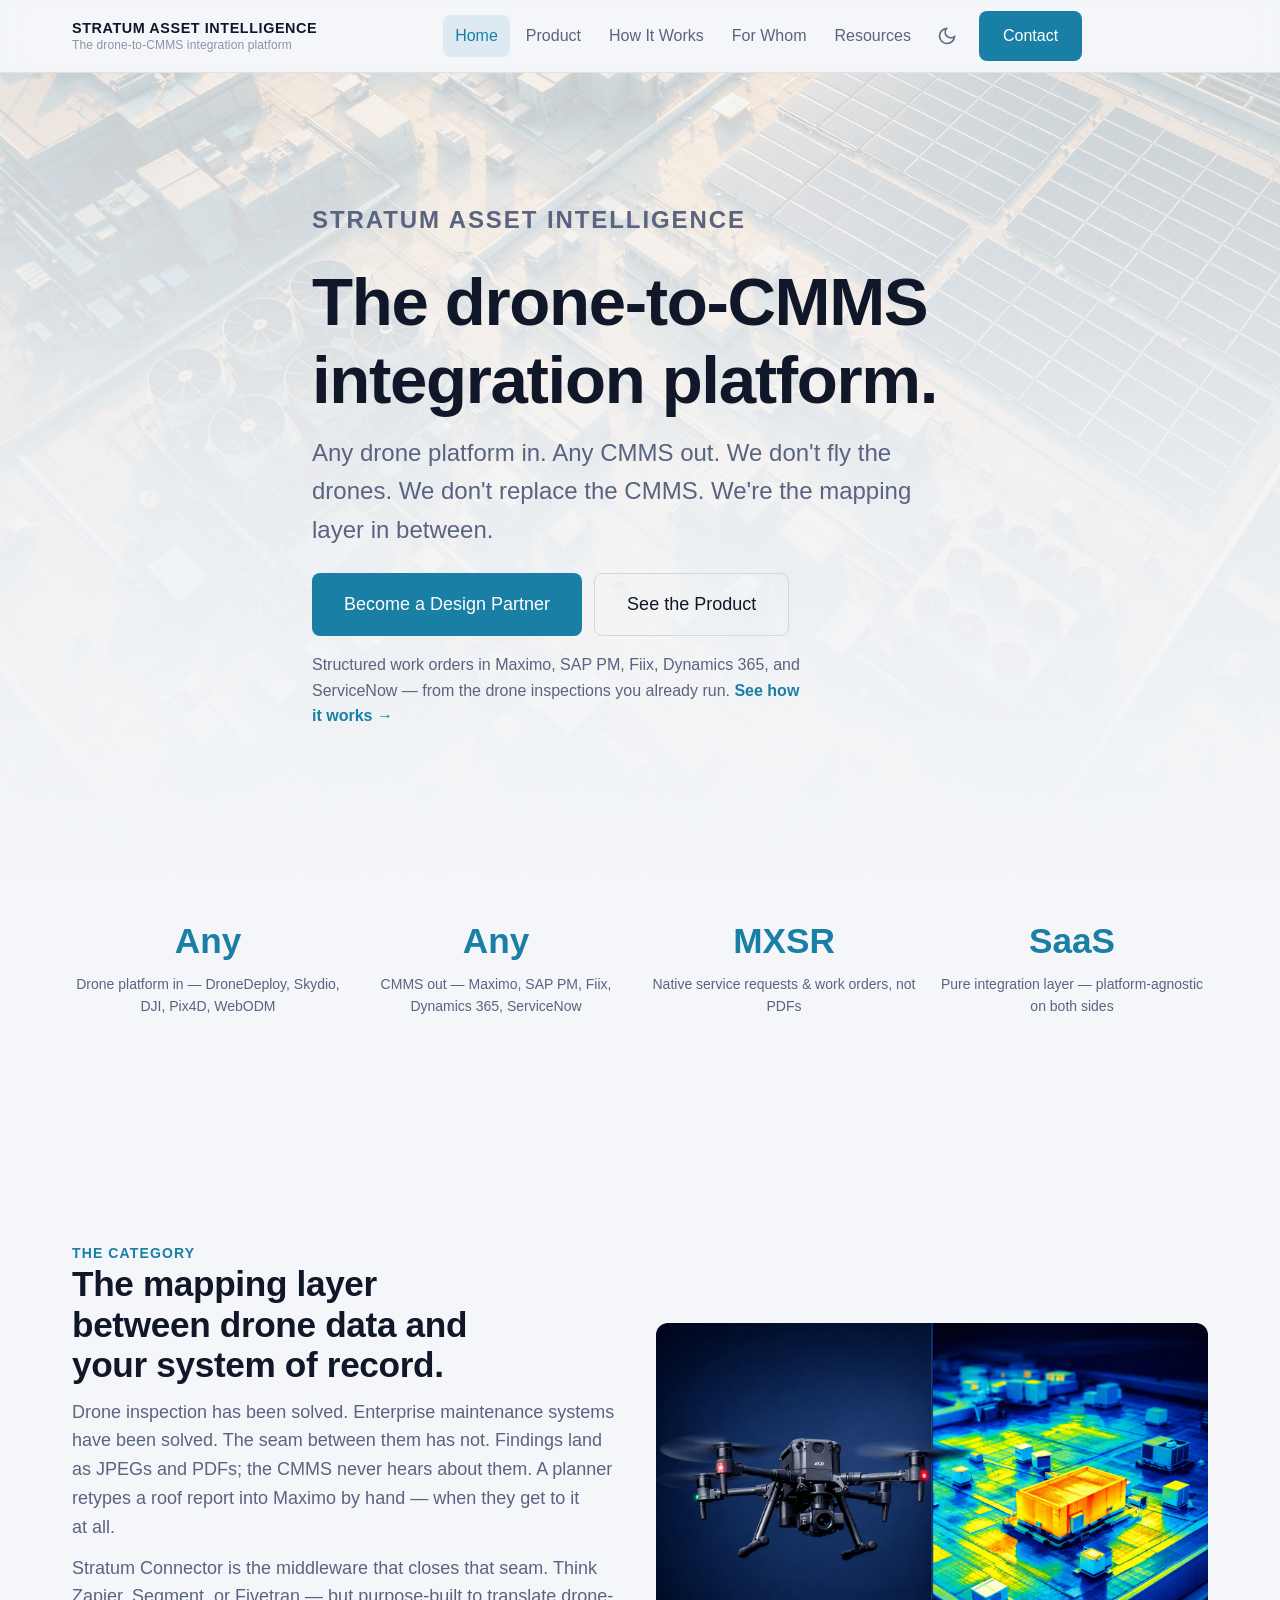
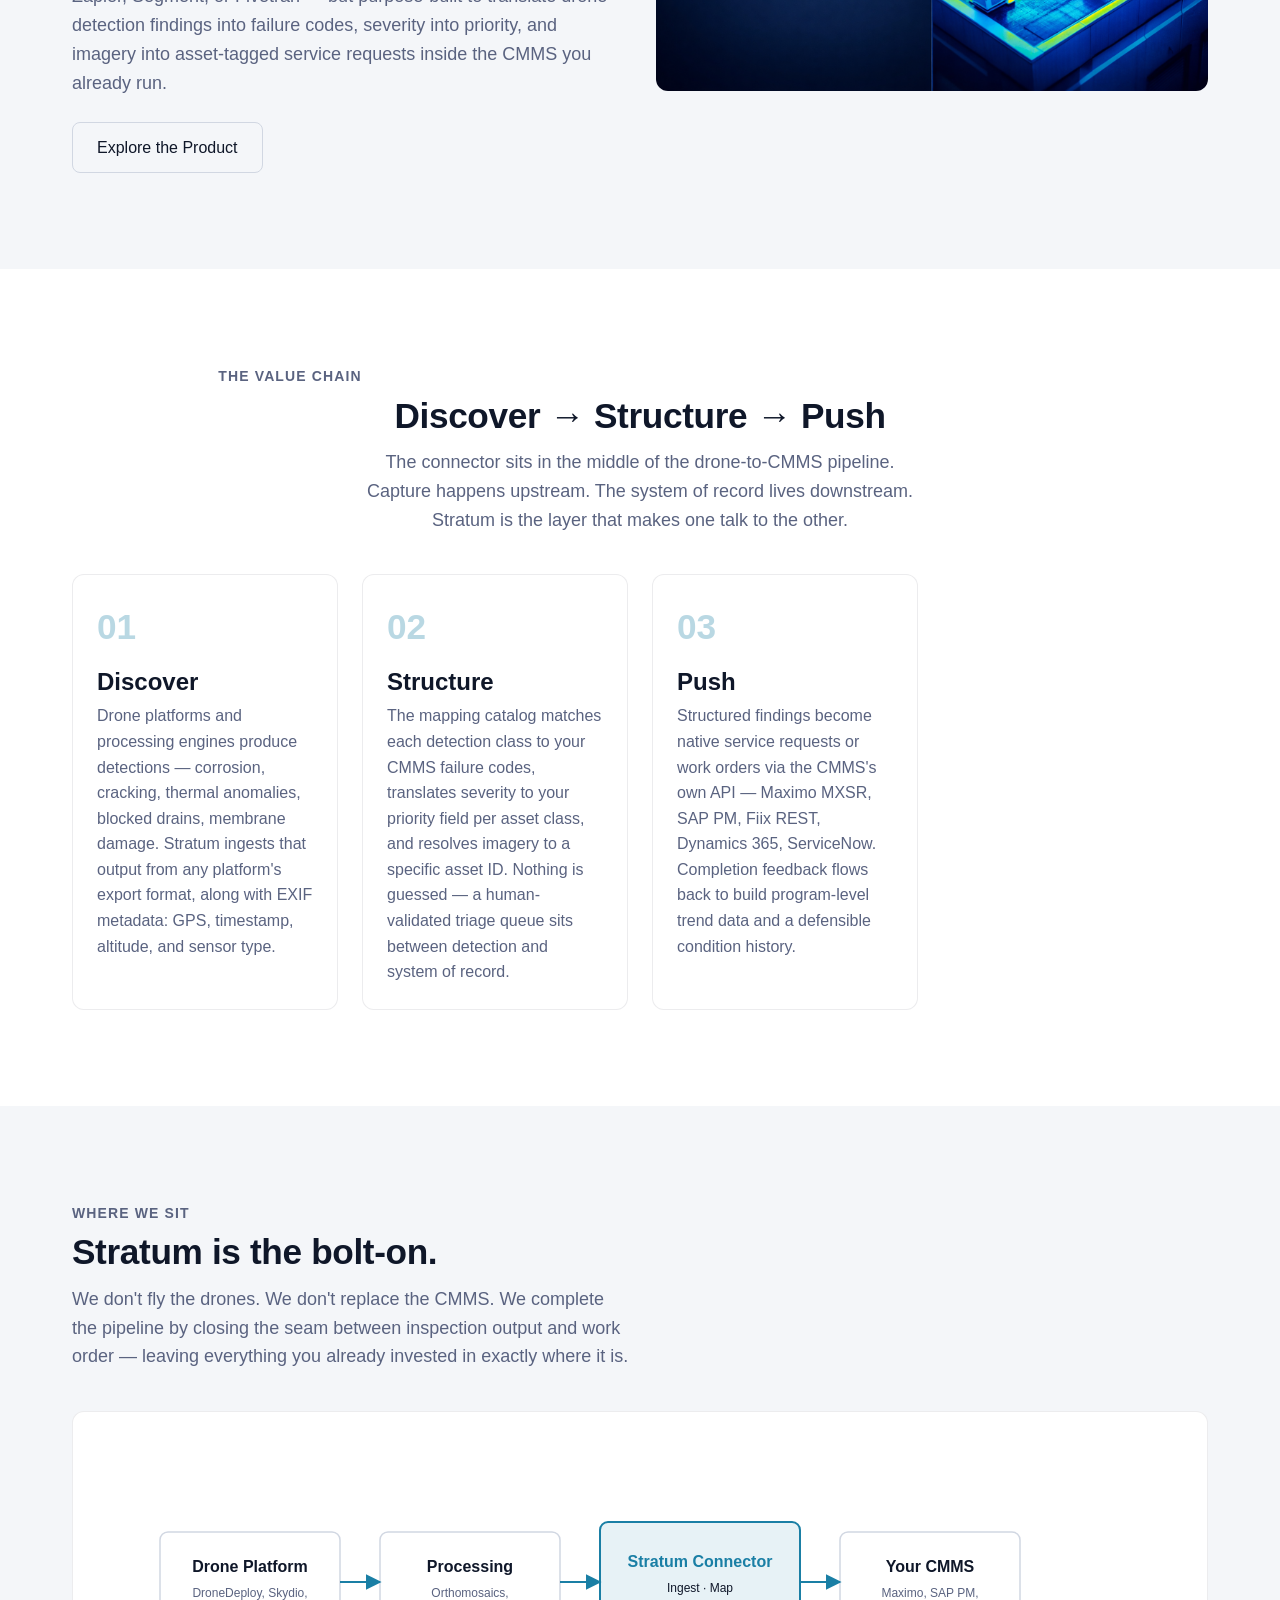
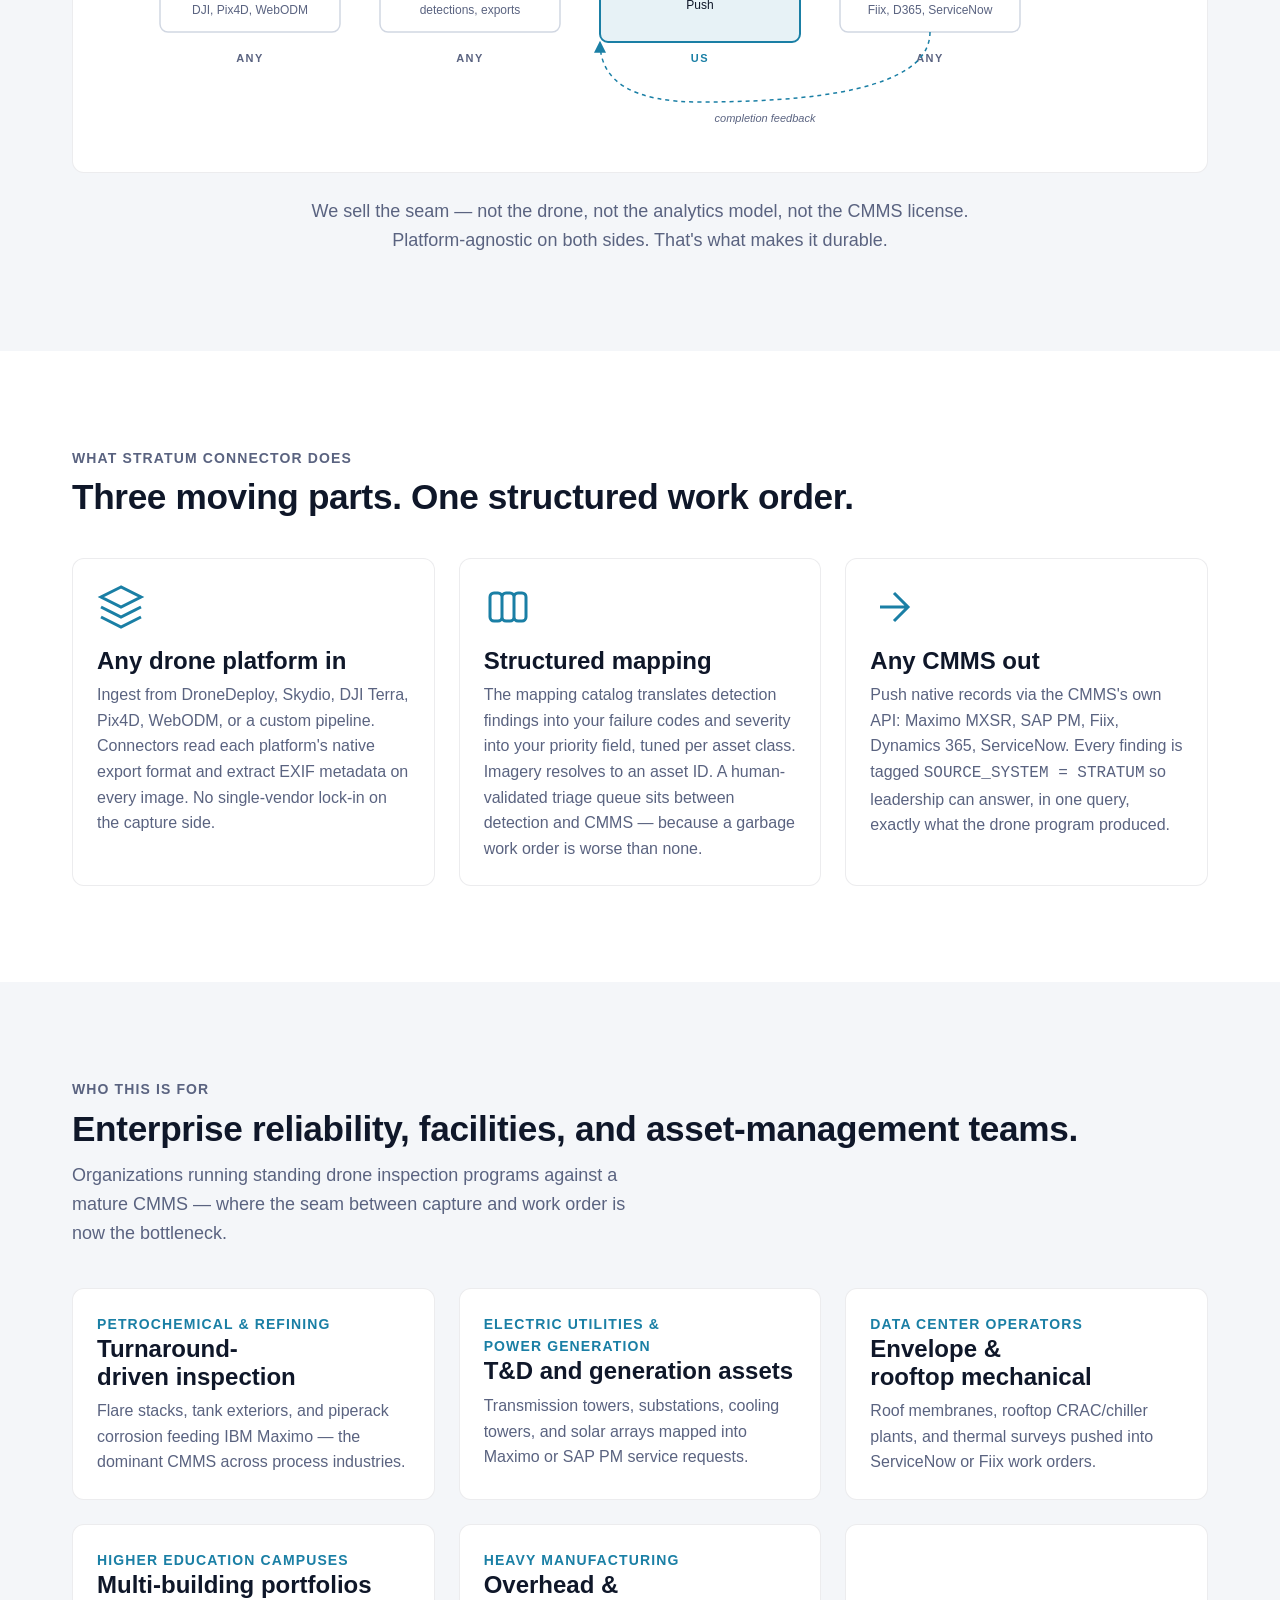
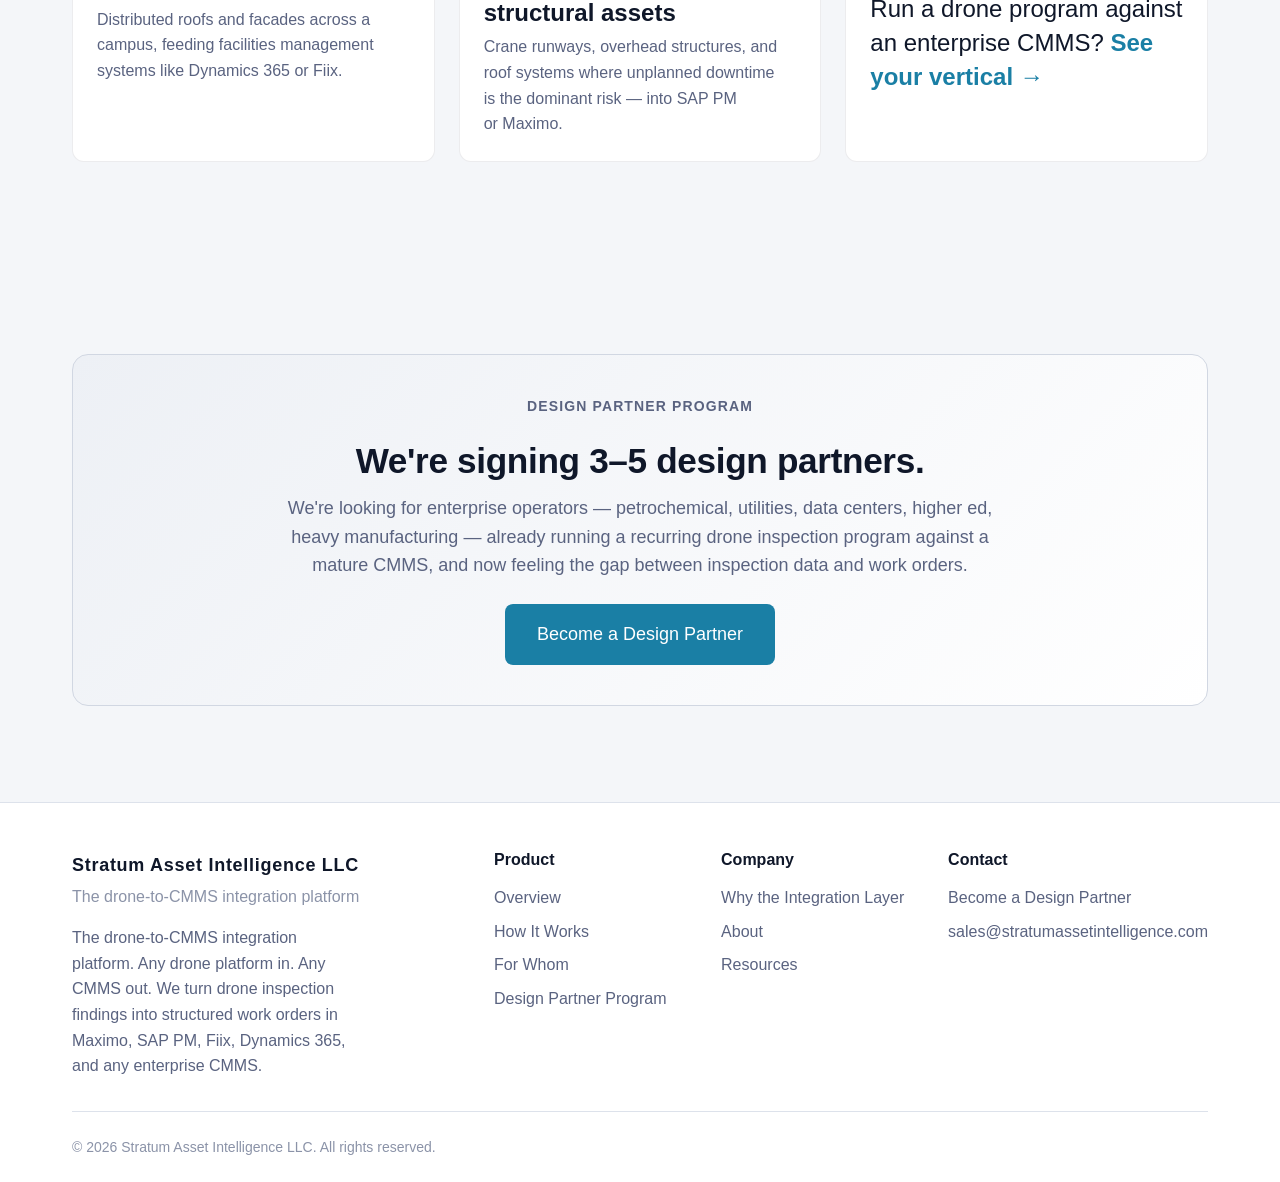
==== commit 6f17d6dc: "Copy: remove 'moat' language — swap in customer-facing 'neutrality is the product' framing 'Moat' re" ====
--- a/index.html
+++ b/index.html
@@ -208,7 +208,7 @@
 
       <p style="color:var(--color-text-muted);margin-top:var(--space-6);text-align:center;max-width:72ch;margin-inline:auto;">
         We sell the seam &mdash; not the drone, not the analytics model, not the CMMS license.
-        Platform-agnostic on both sides. That's the moat.
+        Platform-agnostic on both sides. That's what makes it durable.
       </p>
     </div>
   </section>
